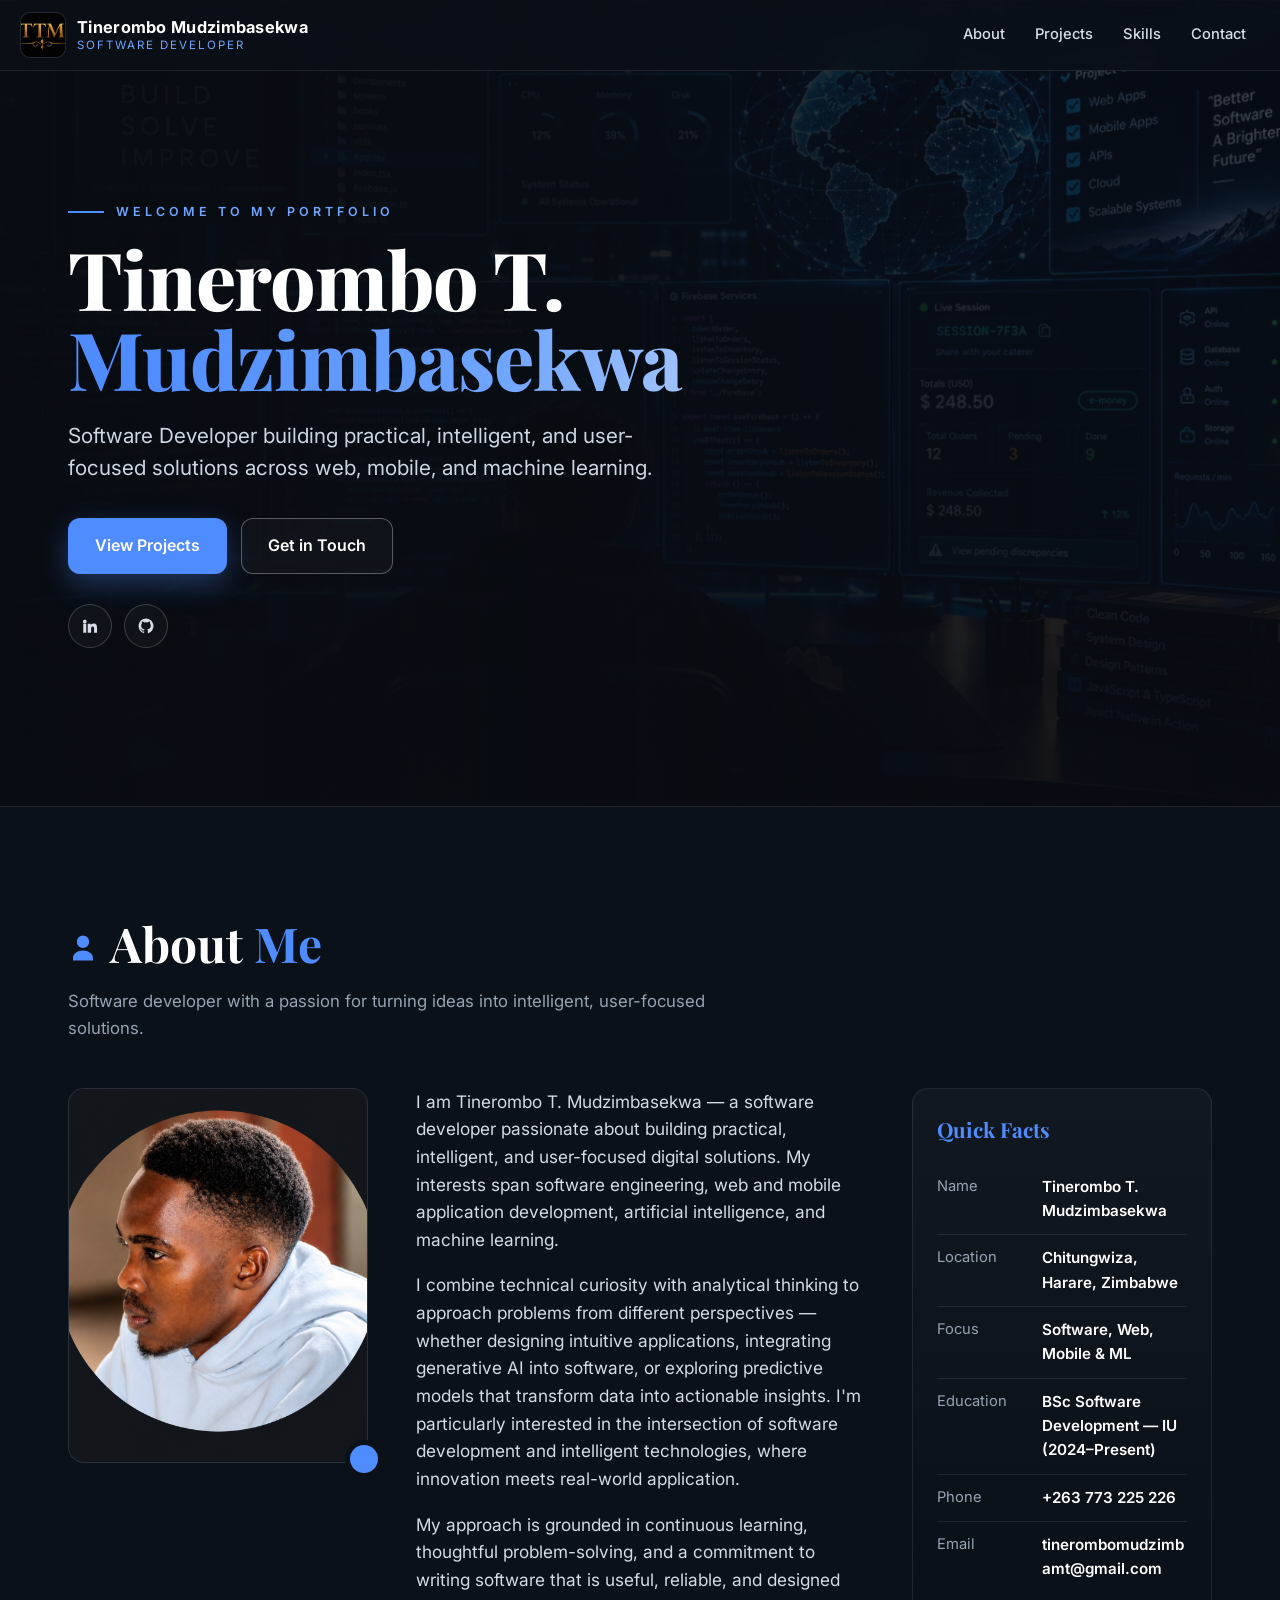
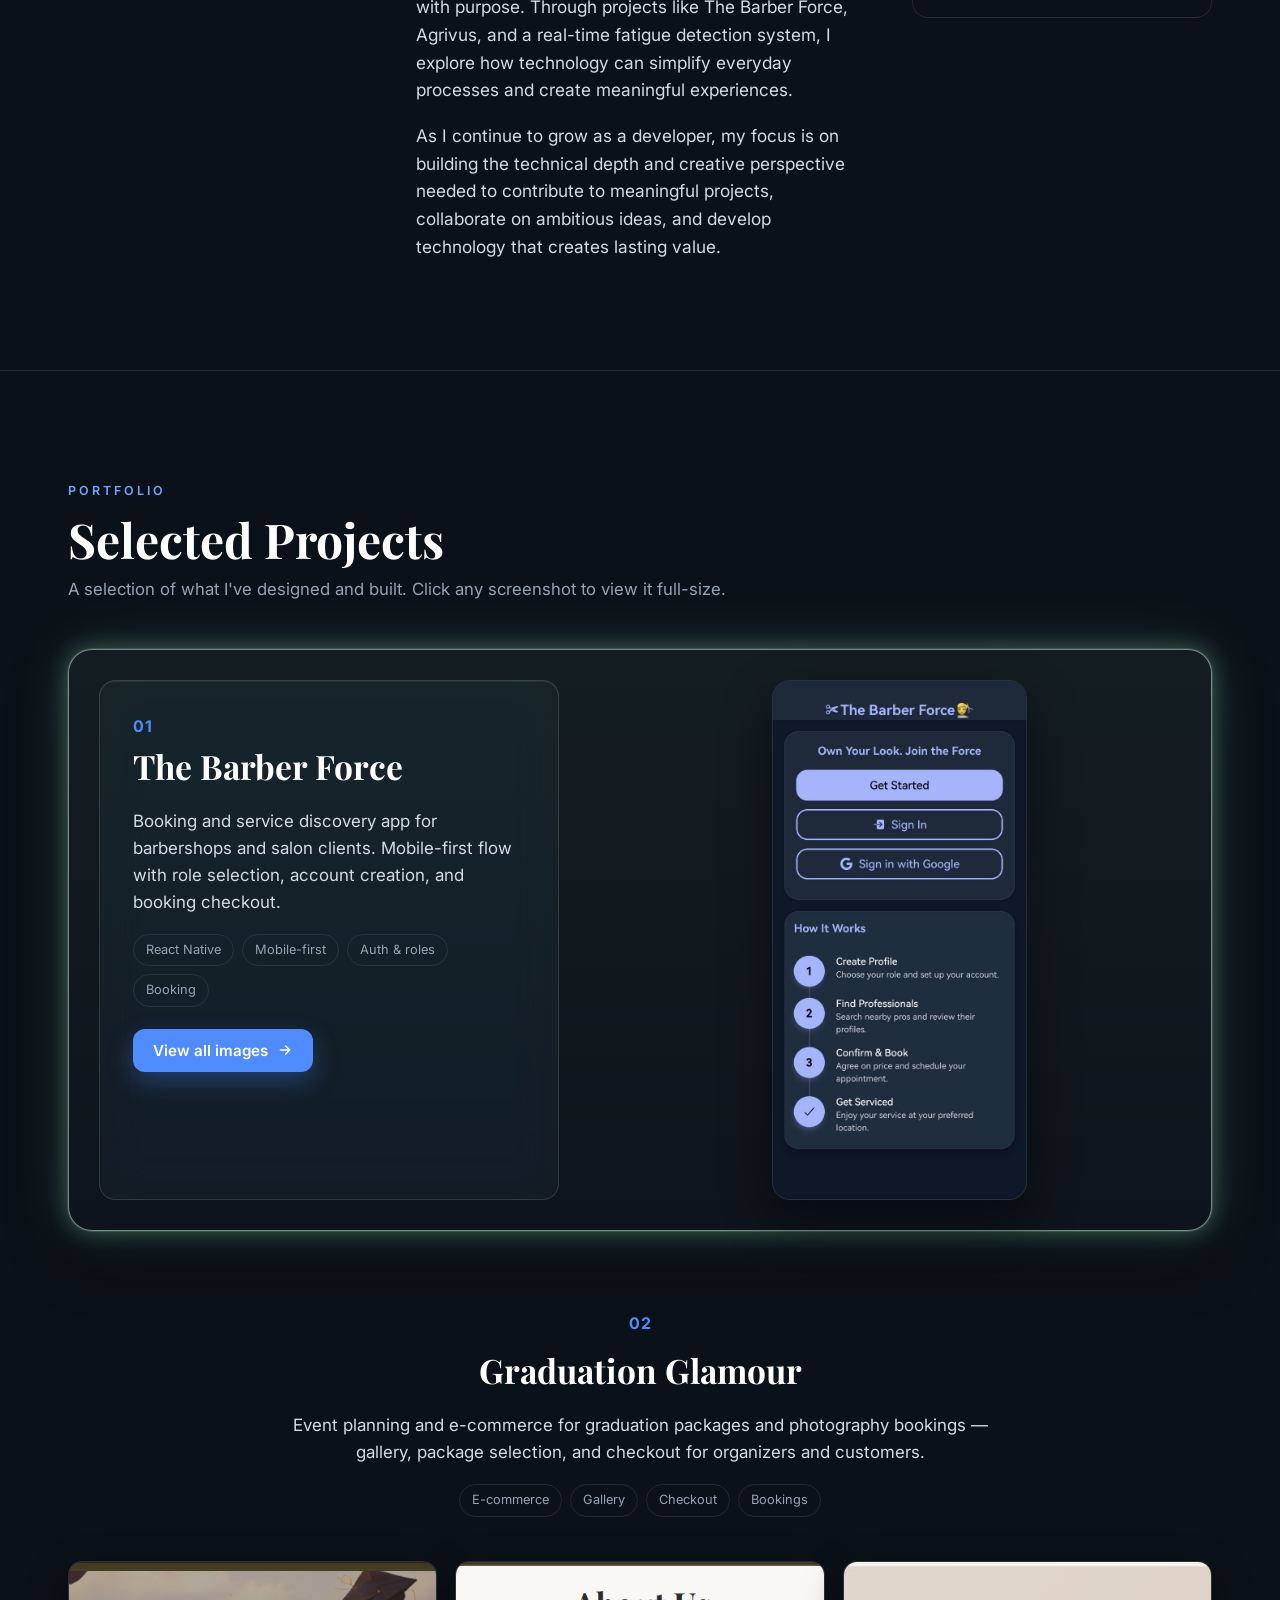
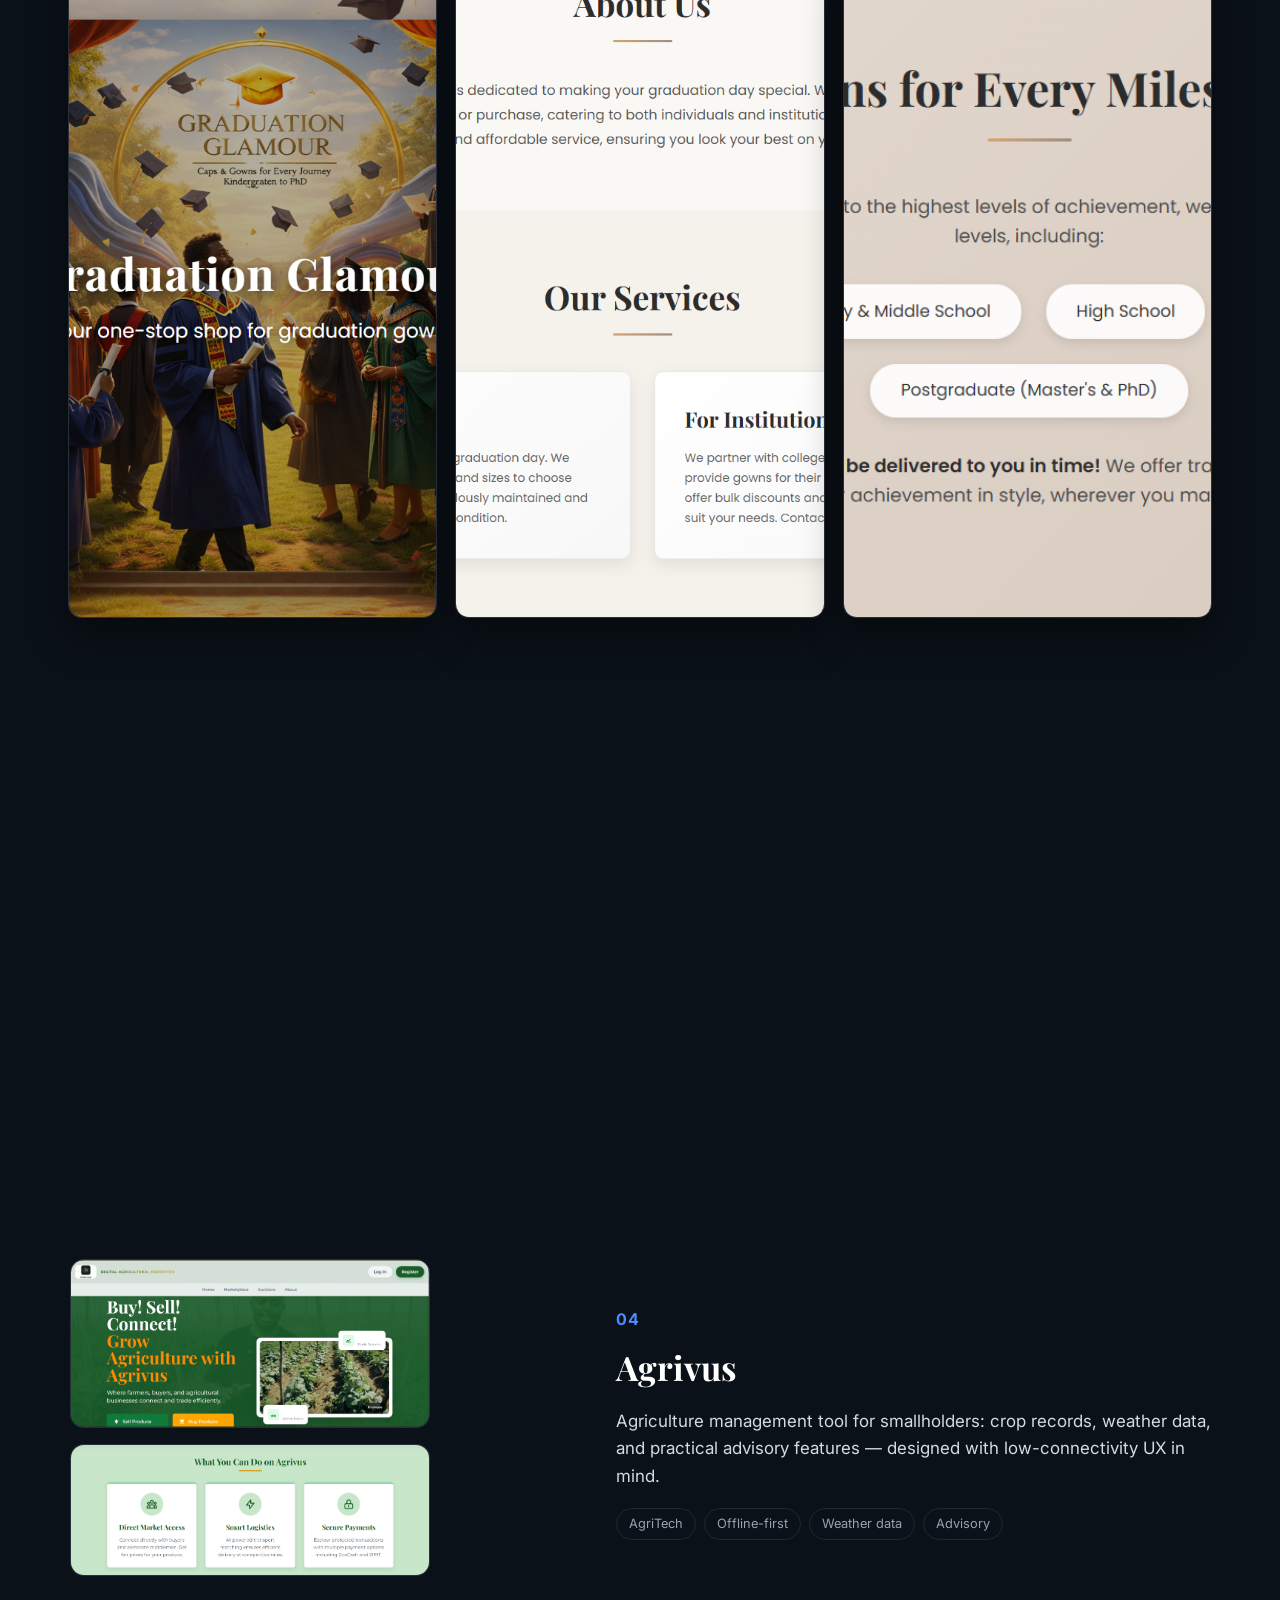
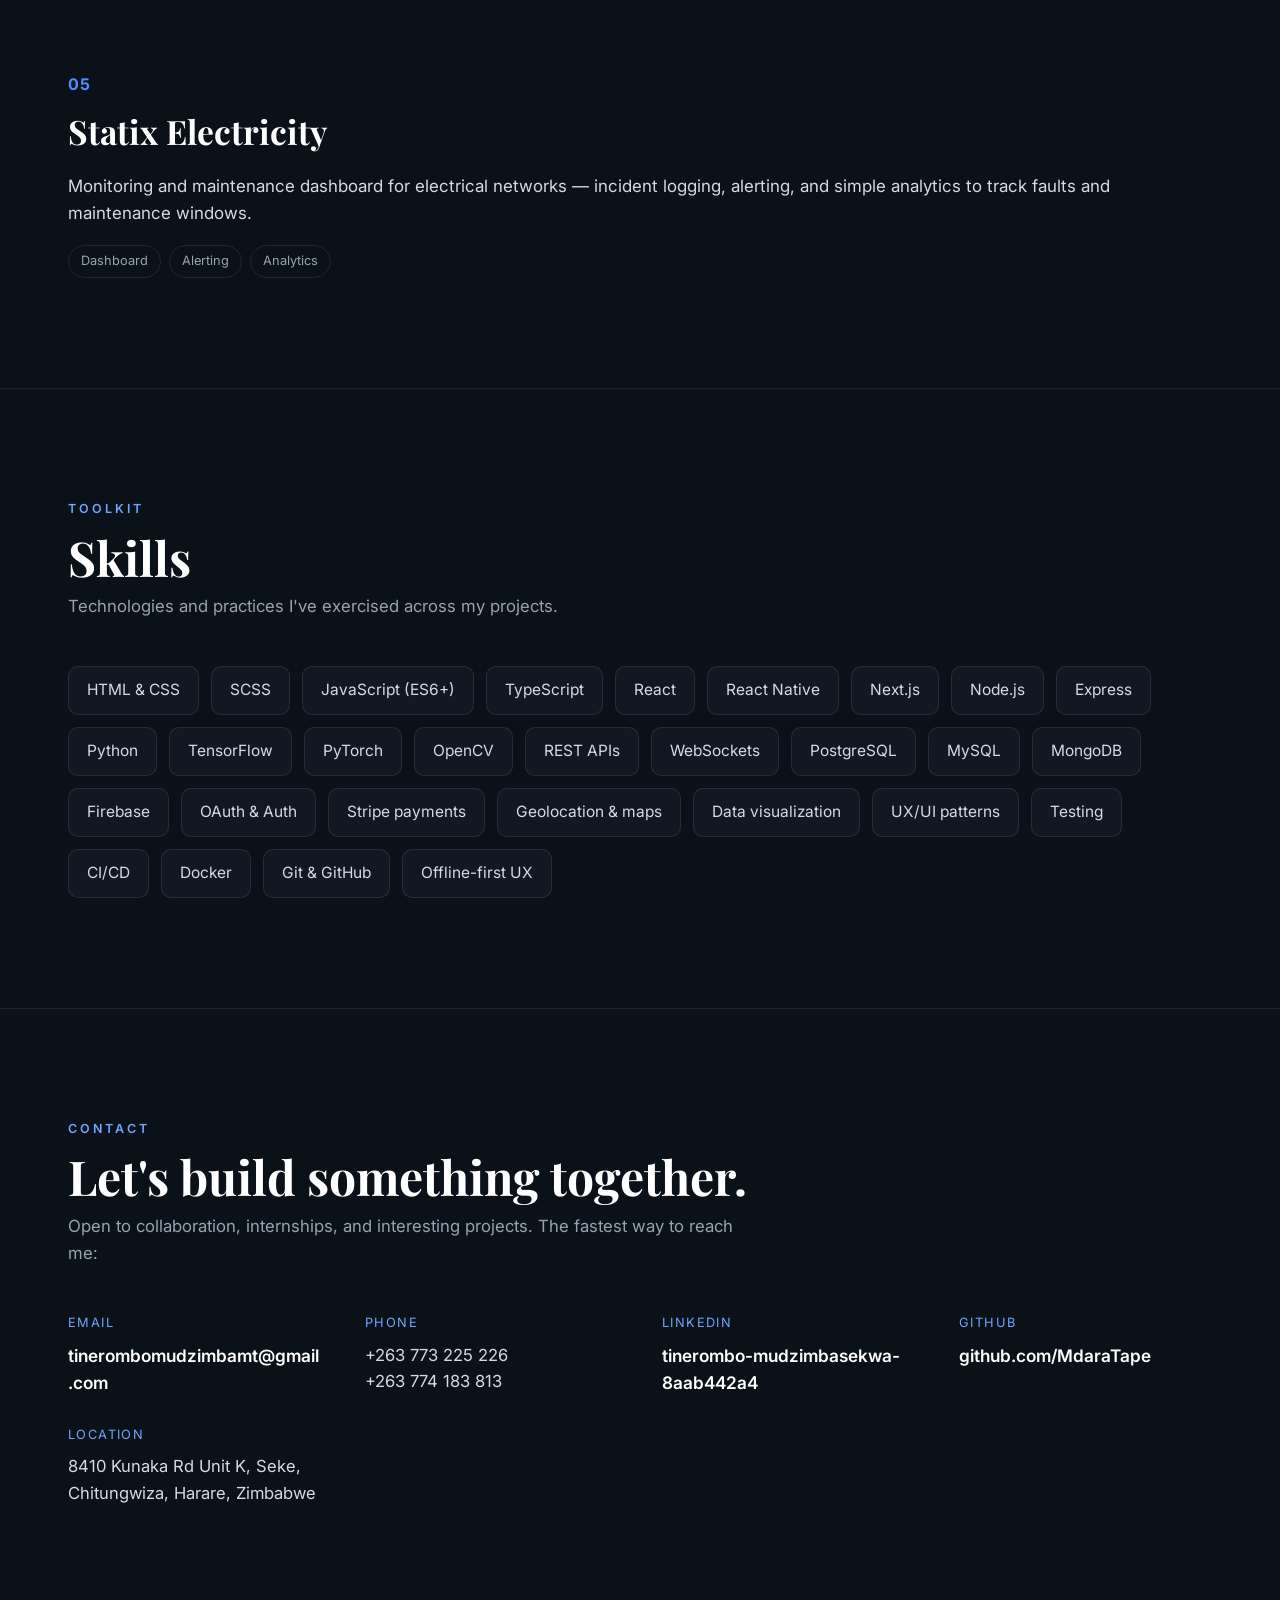
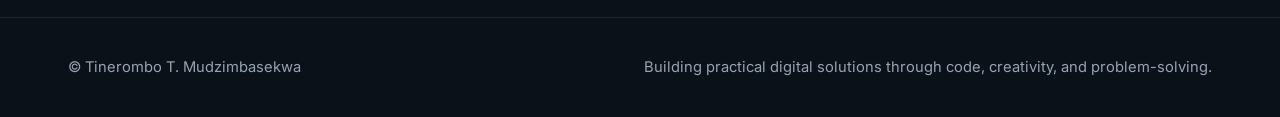
==== index.html @ 3e63ea3a "Graduation Glamour: centered description on top, 3 images in one row below" ====
<!doctype html>
<html lang="en">
<head>
  <meta charset="utf-8" />
  <meta name="viewport" content="width=device-width,initial-scale=1" />
  <title>Tinerombo T. Mudzimbasekwa — Software Developer</title>
  <meta name="description" content="Portfolio of Tinerombo T. Mudzimbasekwa — software developer building practical, intelligent, and user-focused digital solutions across web, mobile and machine learning." />
  <link rel="preconnect" href="https://fonts.googleapis.com">
  <link rel="preconnect" href="https://fonts.gstatic.com" crossorigin>
  <link href="https://fonts.googleapis.com/css2?family=Playfair+Display:wght@600;700;800&family=Inter:wght@400;500;600;700&display=swap" rel="stylesheet">
  <style>
    :root{
      /* professional dark slate + steel-blue accent (not gold/brown) */
      --bg:#0b1118;
      --bg-soft:#111823;
      --panel:#141c28;
      --ink:#eef2f7;
      --muted:#97a3b2;
      --line:rgba(255,255,255,0.09);
      --accent:#4f8cff;      /* steel blue */
      --accent-2:#6fa5ff;
      --accent-ink:#06101f;
      --maxw:1240px;
      --serif:"Playfair Display", Georgia, "Times New Roman", serif;
      --sans:"Inter", ui-sans-serif, system-ui, -apple-system, "Segoe UI", Roboto, Arial;
    }
    *{box-sizing:border-box}
    html{scroll-behavior:smooth}
    body{margin:0;background:var(--bg);color:var(--ink);font-family:var(--sans);line-height:1.6;
      -webkit-font-smoothing:antialiased;-moz-osx-font-smoothing:grayscale;overflow-x:hidden}
    a{color:inherit;text-decoration:none}
    img{display:block;max-width:100%}
    .container{max-width:var(--maxw);margin:0 auto;padding:0 clamp(20px,5vw,48px)}

    /* ---------------- TOP NAV ---------------- */
    .topbar{position:fixed;top:0;left:0;right:0;z-index:40;transition:background .3s,border-color .3s,padding .3s;
      background:rgba(11,17,24,0.82);backdrop-filter:saturate(140%) blur(14px);border-bottom:1px solid var(--line)}
    .nav{display:flex;align-items:center;justify-content:space-between;gap:24px;padding:12px 0}
    /* elegant wordmark logo (no boxy TTM) */
    .logo{display:flex;align-items:center;gap:11px;color:#fff}
    .logo .mark{width:46px;height:46px;flex:0 0 auto;object-fit:cover;border-radius:10px;
      border:1px solid var(--line);background:#0d1420}
    .logo .wordmark{display:flex;flex-direction:column;line-height:1.05}
    .logo .wordmark .name{font-weight:700;font-size:1.02rem;letter-spacing:.3px}
    .logo .wordmark .role{font-size:.72rem;letter-spacing:2px;text-transform:uppercase;color:var(--accent-2);margin-top:2px}
    @media(max-width:460px){.logo .wordmark{display:none}}
    nav.links{display:flex;gap:2px;flex-wrap:wrap}
    nav.links a{position:relative;color:#d6dde6;font-weight:500;font-size:.92rem;padding:8px 14px;border-radius:8px;
      transition:color .18s}
    nav.links a::after{content:"";position:absolute;left:14px;right:14px;bottom:4px;height:2px;background:var(--accent);
      transform:scaleX(0);transform-origin:left;transition:transform .22s ease}
    nav.links a:hover{color:#fff}
    nav.links a:hover::after{transform:scaleX(1)}
    .menu-btn{display:none;background:transparent;border:1px solid var(--line);color:#fff;
      border-radius:10px;padding:8px 12px;font-size:1.2rem;cursor:pointer}
    @media(max-width:1000px){
      nav.links{position:fixed;inset:74px 0 auto 0;flex-direction:column;background:rgba(11,17,24,0.98);
        border-bottom:1px solid var(--line);padding:12px clamp(20px,5vw,48px) 20px;display:none}
      nav.links.open{display:flex}
      nav.links a{padding:12px 10px}
      nav.links a::after{display:none}
      .menu-btn{display:inline-block}
    }

    /* ---------------- HERO (full-bleed background photo) ---------------- */
    .hero{position:relative;display:flex;align-items:center;overflow:hidden}
    .hero-bg{position:absolute;inset:0;z-index:0;
      background-image:url("images/toppart.png.jpeg?v=2");
      background-size:cover;background-position:center right;
      background-color:#0d1420;transform:scale(1.05);animation:kenburns 22s ease-in-out infinite alternate}
    @keyframes kenburns{from{transform:scale(1.05) translateX(0)}to{transform:scale(1.14) translateX(-18px)}}
    .hero-overlay{position:absolute;inset:0;z-index:1;
      background:
        linear-gradient(90deg, rgba(8,12,18,0.96) 0%, rgba(8,12,18,0.82) 46%, rgba(8,12,18,0.32) 100%),
        linear-gradient(180deg, rgba(8,12,18,0.55), rgba(8,12,18,0.90));}
    .hero .container{position:relative;z-index:2;width:100%;padding-top:84px;padding-bottom:48px}
    .hero{min-height:auto}
    .hero-inner{max-width:720px}
    .hero-inner > *{opacity:0;transform:translateY(22px);animation:rise .7s ease forwards}
    .hero-inner > *:nth-child(1){animation-delay:.05s}
    .hero-inner > *:nth-child(2){animation-delay:.18s}
    .hero-inner > *:nth-child(3){animation-delay:.31s}
    .hero-inner > *:nth-child(4){animation-delay:.44s}
    .hero-inner > *:nth-child(5){animation-delay:.57s}
    @keyframes rise{to{opacity:1;transform:none}}
    .hero .eyebrow{display:inline-flex;align-items:center;gap:12px;font-size:.78rem;letter-spacing:4px;
      text-transform:uppercase;color:var(--accent-2);font-weight:600;margin:0 0 16px}
    .hero .eyebrow::before{content:"";width:36px;height:2px;background:var(--accent);display:inline-block}
    .hero h1{font-family:var(--serif);font-weight:800;line-height:1;margin:0;
      font-size:clamp(2.6rem,6.6vw,5rem);color:#fff;letter-spacing:-1px}
    .hero h1 .accent{display:block;background:linear-gradient(100deg,var(--accent) 10%,var(--accent-2) 60%,#bcd3ff 100%);
      -webkit-background-clip:text;background-clip:text;color:transparent}
    .hero .roles{color:#cdd6e1;font-size:clamp(1.05rem,2vw,1.3rem);margin:22px 0 0;max-width:600px;line-height:1.55}
    .hero .cta{margin-top:34px;display:flex;gap:14px;flex-wrap:wrap}
    .btn{font-weight:600;border-radius:12px;padding:14px 26px;font-size:1rem;cursor:pointer;
      display:inline-flex;align-items:center;gap:9px;border:1.5px solid transparent;
      transition:transform .18s,box-shadow .18s,background .18s,border-color .18s}
    .btn.primary{background:var(--accent);color:#fff;box-shadow:0 10px 28px rgba(79,140,255,0.32)}
    .btn.primary:hover{background:var(--accent-2);transform:translateY(-3px);box-shadow:0 16px 40px rgba(79,140,255,0.45)}
    .btn.outline{background:rgba(255,255,255,0.03);color:#fff;border-color:rgba(255,255,255,0.3)}
    .btn.outline:hover{background:rgba(79,140,255,0.16);border-color:var(--accent);transform:translateY(-3px)}
    .btn.dark{background:rgba(255,255,255,0.06);color:#fff;border-color:var(--line)}
    .btn.dark:hover{background:rgba(255,255,255,0.12);transform:translateY(-3px)}
    .socials{margin-top:30px;display:flex;gap:12px}
    .socials a{width:44px;height:44px;border-radius:50%;border:1px solid rgba(255,255,255,0.18);
      display:flex;align-items:center;justify-content:center;color:#d6dde6;transition:all .18s;
      background:rgba(255,255,255,0.03)}
    .socials a:hover{border-color:var(--accent);color:#fff;background:rgba(79,140,255,0.18);transform:translateY(-3px)}
    .socials svg{width:18px;height:18px;fill:currentColor}
    /* scroll cue */
    .scroll-cue{position:absolute;left:50%;bottom:26px;transform:translateX(-50%);z-index:2;
      color:var(--muted);font-size:.72rem;letter-spacing:2px;text-transform:uppercase;
      display:flex;flex-direction:column;align-items:center;gap:8px;text-decoration:none;animation:rise .7s .8s ease both}
    .scroll-cue .mouse{width:22px;height:36px;border:2px solid rgba(255,255,255,0.4);border-radius:12px;position:relative}
    .scroll-cue .mouse::before{content:"";position:absolute;top:6px;left:50%;transform:translateX(-50%);
      width:3px;height:7px;border-radius:2px;background:var(--accent);animation:wheel 1.6s ease-in-out infinite}
    @keyframes wheel{0%{opacity:0;transform:translate(-50%,0)}40%{opacity:1}100%{opacity:0;transform:translate(-50%,10px)}}
    @media(max-width:600px){.scroll-cue{display:none}}

    /* ---------------- SECTIONS ---------------- */
    section{padding:clamp(70px,9vw,110px) 0;border-top:1px solid var(--line);scroll-margin-top:74px}
    .kicker{font-size:.78rem;letter-spacing:3px;text-transform:uppercase;color:var(--accent-2);font-weight:600;margin:0 0 12px}
    .h2{font-family:var(--serif);font-weight:700;font-size:clamp(2rem,4.5vw,3rem);margin:0 0 10px;line-height:1.1;color:#fff}
    .sub{color:var(--muted);font-size:1.05rem;margin:0 0 46px;max-width:62ch}

    .about-grid{display:grid;grid-template-columns:1.6fr 1fr;gap:clamp(32px,6vw,72px);align-items:start}
    @media(max-width:860px){.about-grid{grid-template-columns:1fr}}
    .about-grid p{color:#d4dbe4;font-size:1.1rem;margin:0 0 20px}
    .about-grid p:last-child{margin-bottom:0}
    .facts .fact{padding:20px 0;border-top:1px solid var(--line)}
    .facts .fact:last-child{border-bottom:1px solid var(--line)}
    .facts h4{margin:0 0 6px;color:var(--accent-2);font-size:.82rem;letter-spacing:1px;text-transform:uppercase}
    .facts p{margin:0;color:var(--muted)}

    /* About — portrait + bio + quick facts */
    .about-head{display:flex;align-items:center;gap:12px;margin:0 0 8px}
    .about-head .ico{width:30px;height:30px;flex:0 0 auto;fill:var(--accent)}
    .about-layout{display:grid;grid-template-columns:300px 1fr 300px;gap:clamp(28px,4vw,48px);align-items:start;margin-top:40px}
    @media(max-width:1040px){.about-layout{grid-template-columns:260px 1fr}}
    @media(max-width:760px){.about-layout{grid-template-columns:1fr}}
    .portrait{position:relative}
    .portrait img{width:100%;aspect-ratio:4/5;object-fit:cover;border-radius:16px;border:1px solid var(--line);
      background:var(--panel)}
    .portrait::after{content:"";position:absolute;bottom:-10px;right:-10px;width:28px;height:28px;border-radius:50%;
      background:var(--accent);box-shadow:0 0 0 5px var(--bg)}
    .about-bio p{color:#d4dbe4;font-size:1.08rem;margin:0 0 18px}
    .about-bio p:last-child{margin-bottom:0}
    .quick-facts{border:1px solid var(--line);border-radius:16px;padding:24px;background:linear-gradient(180deg,rgba(255,255,255,0.03),rgba(0,0,0,0.04))}
    .quick-facts h3{font-family:var(--serif);color:var(--accent);margin:0 0 18px;font-size:1.3rem}
    .qf-row{display:grid;grid-template-columns:95px 1fr;gap:10px;padding:11px 0;border-bottom:1px solid var(--line)}
    .qf-row:last-child{border-bottom:none}
    .qf-row .k{color:var(--muted);font-size:.92rem}
    .qf-row .v{color:#fff;font-weight:600;font-size:.95rem;word-break:break-word}
    .qf-row .v a{color:#fff}
    .qf-row .v a:hover{color:var(--accent-2)}
    @media(max-width:1040px){.quick-facts{grid-column:1 / -1}}

    .project{display:grid;grid-template-columns:0.9fr 1.1fr;gap:clamp(28px,5vw,60px);align-items:center;margin-top:clamp(48px,7vw,80px)}
    .project:first-of-type{margin-top:0}
    .project .pnum{color:var(--accent);font-weight:700;letter-spacing:1px}
    .project h3{font-family:var(--serif);font-size:clamp(1.5rem,3vw,2.1rem);margin:8px 0 14px;color:#fff}
    .project .desc{color:#d4dbe4;font-size:1.06rem;margin:0}
    .project .tags{margin-top:18px;display:flex;flex-wrap:wrap;gap:8px}
    .project .tags span{font-size:.8rem;color:var(--muted);border:1px solid var(--line);padding:5px 12px;border-radius:999px}
    @media(max-width:860px){.project{grid-template-columns:1fr}.project .media{order:2}.project .info{order:1}}
    .project.flip .info{order:2}.project.flip .media{order:1}
    @media(max-width:860px){.project.flip .info{order:1}.project.flip .media{order:2}}

    .shelf{display:flex;gap:16px;overflow-x:auto;padding:4px 2px 16px;scroll-snap-type:x mandatory}
    .shelf::-webkit-scrollbar{height:8px}
    .shelf::-webkit-scrollbar-thumb{background:var(--line);border-radius:999px}
    .shelf figure{margin:0;flex:0 0 auto;scroll-snap-align:start}
    .shelf img{height:min(58vh,430px);width:auto;max-width:none;border-radius:14px;border:1px solid var(--line);
      background:var(--panel);cursor:zoom-in;transition:transform .25s,box-shadow .25s}
    .shelf img:hover{transform:translateY(-4px);box-shadow:0 20px 48px rgba(0,0,0,0.5)}
    .shelf.few{flex-wrap:wrap;overflow:visible}
    .shelf.few img{height:auto;width:100%;max-width:360px}
    .shelf-hint{color:var(--muted);font-size:.82rem;margin:4px 0 0}

    /* Barber Force — glass tile sizes to content; image matches the tile's height */
    /* Barber Force — ONE big card wrapping the glass tile + image, with a glowy green-white edge */
    #the-barber-force{
      --tile-h:520px;align-items:center;
      padding:clamp(20px,2.4vw,30px);
      border-radius:24px;
      border:1px solid rgba(210,255,235,0.5);           /* faint green-white edge */
      background:linear-gradient(180deg, rgba(190,255,225,0.05), rgba(255,255,255,0.015));
      box-shadow:
        0 0 0 1px rgba(190,255,225,0.12),
        0 0 22px rgba(170,255,215,0.28),                /* soft outer glow */
        0 0 60px rgba(170,255,215,0.16),
        0 24px 60px rgba(0,0,0,0.4);
      transition:box-shadow .3s ease, border-color .3s ease;
    }
    #the-barber-force:hover{
      border-color:rgba(220,255,240,0.7);
      box-shadow:
        0 0 0 1px rgba(190,255,225,0.18),
        0 0 30px rgba(170,255,215,0.4),
        0 0 80px rgba(170,255,215,0.22),
        0 24px 64px rgba(0,0,0,0.45);
    }
    .glass-info{
      height:var(--tile-h);                 /* tile matches the image height exactly */
      overflow:auto;
      background:rgba(255,255,255,0.03);
      border:1px solid rgba(210,255,235,0.14);
      border-radius:16px;padding:clamp(24px,2.6vw,34px);
      backdrop-filter:blur(22px) saturate(160%);
      -webkit-backdrop-filter:blur(22px) saturate(160%);
      box-shadow:inset 0 1px 0 rgba(255,255,255,0.08);
    }
    .glass-info .pnum{margin-bottom:4px}
    .glass-info h3{margin-top:0}
    .glass-info .desc{margin:0}
    .glass-info .tags{margin-top:18px}
    .view-all{margin-top:22px;display:inline-flex;align-items:center;gap:9px;cursor:pointer;
      background:var(--accent);color:#fff;border:none;border-radius:12px;padding:12px 20px;
      font-size:.95rem;font-weight:600;font-family:var(--sans);
      transition:background .18s,transform .18s,box-shadow .18s;box-shadow:0 10px 26px rgba(79,140,255,0.3)}
    .view-all:hover{background:var(--accent-2);transform:translateY(-2px);box-shadow:0 14px 34px rgba(79,140,255,0.42)}
    .view-all svg{transition:transform .18s}
    .view-all:hover svg{transform:translateX(3px)}
    /* image: fixed to the same height; width auto so it is the biggest it can be at that height */
    .media{display:flex;justify-content:center}
    .media .landing{margin:0}
    .media .landing img{height:var(--tile-h);width:auto;max-width:100%;object-fit:cover;
      border-radius:18px;border:1px solid var(--line);background:var(--panel);
      box-shadow:0 20px 50px rgba(0,0,0,0.45)}
    @media(max-width:860px){
      #the-barber-force{--tile-h:auto}
      .glass-info{height:auto;overflow:visible}
      .media .landing img{height:auto;width:100%;max-width:420px;margin:0 auto}
    }

    /* Gallery modal (view all images) */
    .gallery-modal{position:fixed;inset:0;z-index:110;background:rgba(5,8,12,0.9);
      display:flex;flex-direction:column;padding:clamp(16px,4vw,40px);
      opacity:0;pointer-events:none;transition:opacity .25s}
    .gallery-modal.open{opacity:1;pointer-events:auto}
    .gallery-modal .gm-head{display:flex;align-items:center;justify-content:space-between;gap:16px;margin-bottom:18px}
    .gallery-modal .gm-head h4{font-family:var(--serif);color:#fff;font-size:1.4rem;margin:0}
    .gallery-modal .gm-close{background:rgba(255,255,255,0.1);border:1px solid var(--line);color:#fff;
      border-radius:10px;font-size:1.2rem;padding:8px 14px;cursor:pointer}
    .gallery-modal .gm-grid{overflow-y:auto;display:grid;gap:16px;
      grid-template-columns:repeat(auto-fill,minmax(220px,1fr));align-content:start}
    .gallery-modal .gm-grid img{width:100%;border-radius:12px;border:1px solid var(--line);
      background:var(--panel);cursor:zoom-in;transition:transform .2s}
    .gallery-modal .gm-grid img:hover{transform:translateY(-3px)}

    /* Graduation Glamour — centered description on top, 3 images in one row below */
    .project-stacked{margin-top:clamp(48px,7vw,80px)}
    .info-centered{max-width:720px;margin:0 auto;text-align:center}
    .info-centered .pnum{color:var(--accent);font-weight:700;letter-spacing:1px}
    .info-centered h3{font-family:var(--serif);font-size:clamp(1.5rem,3vw,2.1rem);margin:8px 0 14px;color:#fff}
    .info-centered .desc{color:#d4dbe4;font-size:1.06rem;margin:0 auto}
    .info-centered .tags{margin-top:18px;display:flex;flex-wrap:wrap;gap:8px;justify-content:center}
    .info-centered .tags span{font-size:.8rem;color:var(--muted);border:1px solid var(--line);padding:5px 12px;border-radius:999px}
    .row-3{display:grid;grid-template-columns:repeat(3,1fr);gap:18px;margin-top:clamp(28px,4vw,44px)}
    .row-3 figure{margin:0}
    .row-3 img{width:100%;aspect-ratio:9/16;object-fit:cover;border-radius:14px;border:1px solid var(--line);
      background:var(--panel);cursor:zoom-in;box-shadow:0 16px 40px rgba(0,0,0,0.4);
      transition:transform .25s,box-shadow .25s}
    .row-3 img:hover{transform:translateY(-5px);box-shadow:0 24px 54px rgba(0,0,0,0.5)}
    @media(max-width:620px){.row-3{grid-template-columns:1fr;max-width:420px;margin-left:auto;margin-right:auto}}

    .skills{display:flex;flex-wrap:wrap;gap:12px}
    .skills span{border:1px solid var(--line);background:var(--bg-soft);color:#d4dbe4;padding:11px 18px;border-radius:10px;
      font-size:.97rem;transition:border-color .2s,color .2s,transform .2s}
    .skills span:hover{border-color:var(--accent);color:#fff;transform:translateY(-2px)}

    .contact-grid{display:grid;grid-template-columns:repeat(auto-fit,minmax(230px,1fr));gap:28px 44px;margin-top:40px}
    .contact-item .label{color:var(--accent-2);font-size:.8rem;letter-spacing:1.4px;text-transform:uppercase;margin:0 0 8px}
    .contact-item a{color:#fff;font-size:1.08rem;font-weight:600;word-break:break-word;border-bottom:1px solid transparent;transition:border-color .2s}
    .contact-item a:hover{border-color:var(--accent)}
    .contact-item p{margin:0;color:#d4dbe4;font-size:1.04rem}

    footer{padding:38px 0;color:var(--muted);font-size:.92rem;border-top:1px solid var(--line)}
    footer .container{display:flex;justify-content:space-between;gap:16px;flex-wrap:wrap}

    .reveal{opacity:0;transform:translateY(26px);transition:opacity .7s ease,transform .7s ease}
    .reveal.visible{opacity:1;transform:none}

    .lightbox{position:fixed;inset:0;z-index:100;background:rgba(5,8,12,0.94);display:flex;align-items:center;justify-content:center;
      padding:28px;opacity:0;pointer-events:none;transition:opacity .25s}
    .lightbox.open{opacity:1;pointer-events:auto}
    .lightbox img{max-width:95vw;max-height:92vh;width:auto;height:auto;border-radius:12px;box-shadow:0 24px 70px rgba(0,0,0,0.7)}
    .lightbox .close{position:absolute;top:18px;right:22px;background:rgba(255,255,255,0.1);border:1px solid var(--line);
      color:#fff;border-radius:10px;font-size:1.3rem;padding:8px 14px;cursor:pointer}

    @media(prefers-reduced-motion:reduce){.reveal{opacity:1;transform:none;transition:none}}
  </style>
</head>
<body>
  <!-- TOP BAR -->
  <div class="topbar" id="topbar">
    <div class="container nav">
      <a href="#top" class="logo" aria-label="Tinerombo T. Mudzimbasekwa — home">
        <img class="mark" src="images/ttm.png.jpeg" alt="TTM logo">
        <span class="wordmark">
          <span class="name">Tinerombo Mudzimbasekwa</span>
          <span class="role">Software Developer</span>
        </span>
      </a>
      <button class="menu-btn" aria-label="Toggle navigation" aria-expanded="false" onclick="toggleMenu(this)">☰</button>
      <nav class="links" id="navLinks">
        <a href="#about">About</a>
        <a href="#projects">Projects</a>
        <a href="#skills">Skills</a>
        <a href="#contact">Contact</a>
      </nav>
    </div>
  </div>

  <!-- HERO -->
  <section class="hero" id="top">
    <div class="hero-bg"></div>
    <div class="hero-overlay"></div>
    <div class="container">
      <div class="hero-inner">
        <p class="eyebrow">Welcome to my portfolio</p>
        <h1>Tinerombo T.<span class="accent">Mudzimbasekwa</span></h1>
        <p class="roles">Software Developer building practical, intelligent, and user-focused solutions across web, mobile, and machine learning.</p>
        <div class="cta">
          <a class="btn primary" href="#projects">View Projects</a>
          <a class="btn outline" href="#contact">Get in Touch</a>
        </div>
        <div class="socials">
          <a href="https://www.linkedin.com/in/tinerombo-mudzimbasekwa-8aab442a4" target="_blank" rel="noopener noreferrer" aria-label="LinkedIn">
            <svg viewBox="0 0 24 24"><path d="M4.98 3.5A2.5 2.5 0 1 0 5 8.5a2.5 2.5 0 0 0-.02-5zM3 9h4v12H3zM9 9h3.8v1.7h.05c.53-1 1.84-2.05 3.78-2.05 4.04 0 4.78 2.66 4.78 6.11V21h-4v-5.4c0-1.29-.02-2.95-1.8-2.95-1.8 0-2.08 1.4-2.08 2.85V21H9z"/></svg>
          </a>
          <a href="https://github.com/MdaraTape" target="_blank" rel="noopener noreferrer" aria-label="GitHub">
            <svg viewBox="0 0 24 24"><path d="M12 2a10 10 0 0 0-3.16 19.49c.5.09.68-.22.68-.48l-.01-1.7c-2.78.6-3.37-1.34-3.37-1.34-.46-1.16-1.11-1.47-1.11-1.47-.9-.62.07-.6.07-.6 1 .07 1.53 1.03 1.53 1.03.89 1.52 2.34 1.08 2.91.83.09-.65.35-1.08.63-1.33-2.22-.25-4.56-1.11-4.56-4.94 0-1.09.39-1.98 1.03-2.68-.1-.25-.45-1.27.1-2.65 0 0 .84-.27 2.75 1.02a9.5 9.5 0 0 1 5 0c1.91-1.29 2.75-1.02 2.75-1.02.55 1.38.2 2.4.1 2.65.64.7 1.03 1.59 1.03 2.68 0 3.84-2.34 4.68-4.57 4.93.36.31.68.92.68 1.85l-.01 2.75c0 .27.18.58.69.48A10 10 0 0 0 12 2z"/></svg>
          </a>
        </div>
      </div>
    </div>
  </section>

  <!-- ABOUT -->
  <section id="about">
    <div class="container reveal">
      <div class="about-head">
        <svg class="ico" viewBox="0 0 24 24" aria-hidden="true"><path d="M12 12a5 5 0 1 0-5-5 5 5 0 0 0 5 5zm0 2c-4.42 0-8 2.69-8 6v2h16v-2c0-3.31-3.58-6-8-6z"/></svg>
        <h2 class="h2">About <span style="color:var(--accent)">Me</span></h2>
      </div>
      <p class="sub">Software developer with a passion for turning ideas into intelligent, user-focused solutions.</p>

      <div class="about-layout">
        <!-- Portrait -->
        <div class="portrait">
          <img src="images/profile.png.jpeg" alt="Tinerombo T. Mudzimbasekwa" loading="lazy">
        </div>

        <!-- Bio -->
        <div class="about-bio">
          <p>I am Tinerombo T. Mudzimbasekwa — a software developer passionate about building practical, intelligent, and user-focused digital solutions. My interests span software engineering, web and mobile application development, artificial intelligence, and machine learning.</p>
          <p>I combine technical curiosity with analytical thinking to approach problems from different perspectives — whether designing intuitive applications, integrating generative AI into software, or exploring predictive models that transform data into actionable insights. I'm particularly interested in the intersection of software development and intelligent technologies, where innovation meets real-world application.</p>
          <p>My approach is grounded in continuous learning, thoughtful problem-solving, and a commitment to writing software that is useful, reliable, and designed with purpose. Through projects like The Barber Force, Agrivus, and a real-time fatigue detection system, I explore how technology can simplify everyday processes and create meaningful experiences.</p>
          <p>As I continue to grow as a developer, my focus is on building the technical depth and creative perspective needed to contribute to meaningful projects, collaborate on ambitious ideas, and develop technology that creates lasting value.</p>
        </div>

        <!-- Quick Facts -->
        <aside class="quick-facts">
          <h3>Quick Facts</h3>
          <div class="qf-row"><span class="k">Name</span><span class="v">Tinerombo T. Mudzimbasekwa</span></div>
          <div class="qf-row"><span class="k">Location</span><span class="v">Chitungwiza, Harare, Zimbabwe</span></div>
          <div class="qf-row"><span class="k">Focus</span><span class="v">Software, Web, Mobile &amp; ML</span></div>
          <div class="qf-row"><span class="k">Education</span><span class="v">BSc Software Development — IU (2024–Present)</span></div>
          <div class="qf-row"><span class="k">Phone</span><span class="v">+263 773 225 226</span></div>
          <div class="qf-row"><span class="k">Email</span><span class="v"><a href="mailto:tinerombomudzimbamt@gmail.com">tinerombomudzimbamt@gmail.com</a></span></div>
        </aside>
      </div>
    </div>
  </section>

  <!-- PROJECTS -->
  <section id="projects">
    <div class="container">
      <div class="reveal">
        <p class="kicker">Portfolio</p>
        <h2 class="h2">Selected Projects</h2>
        <p class="sub">A selection of what I've designed and built. Click any screenshot to view it full-size.</p>
      </div>

      <article class="project reveal" id="the-barber-force">
        <div class="glass-info">
          <span class="pnum">01</span>
          <h3>The Barber Force</h3>
          <p class="desc">Booking and service discovery app for barbershops and salon clients. Mobile-first flow with role selection, account creation, and booking checkout.</p>
          <div class="tags"><span>React Native</span><span>Mobile-first</span><span>Auth &amp; roles</span><span>Booking</span></div>
          <button class="view-all" type="button"
            data-gallery='["images/the-barber-force-1.png.jpeg","images/the-barber-force-2.png.jpeg","images/the-barber-force-3.png.jpeg","images/the-barber-force-4.png.jpeg","images/the-barber-force-5.png.jpeg","images/the-barber-force-6.png.jpeg"]'
            data-title="The Barber Force">
            View all images
            <svg viewBox="0 0 24 24" width="16" height="16" fill="none" stroke="currentColor" stroke-width="2" stroke-linecap="round" stroke-linejoin="round"><path d="M5 12h14M13 6l6 6-6 6"/></svg>
          </button>
        </div>
        <div class="media">
          <figure class="landing"><img src="images/the-barber-force-1.png.jpeg" alt="The Barber Force landing screen" loading="lazy"></figure>
        </div>
      </article>

      <article class="project-stacked reveal" id="graduation-glamour">
        <div class="info-centered">
          <span class="pnum">02</span>
          <h3>Graduation Glamour</h3>
          <p class="desc">Event planning and e-commerce for graduation packages and photography bookings — gallery, package selection, and checkout for organizers and customers.</p>
          <div class="tags"><span>E-commerce</span><span>Gallery</span><span>Checkout</span><span>Bookings</span></div>
        </div>
        <div class="row-3">
          <figure><img src="images/graduation-glamour-1.png.png" alt="Graduation Glamour screenshot 1" loading="lazy"></figure>
          <figure><img src="images/graduation-glamour-2.png.png" alt="Graduation Glamour screenshot 2" loading="lazy"></figure>
          <figure><img src="images/graduation-glamour-3.png.png" alt="Graduation Glamour screenshot 3" loading="lazy"></figure>
        </div>
      </article>

      <article class="project reveal" id="fatigue-detection">
        <div class="info">
          <span class="pnum">03</span>
          <h3>Fatigue Detection System</h3>
          <p class="desc">Prototype computer-vision ML system that detects driver fatigue in real time using camera input and lightweight inference for road-safety demos.</p>
          <div class="tags"><span>Computer Vision</span><span>OpenCV</span><span>Real-time ML</span><span>Python</span></div>
        </div>
        <div class="media">
          <div class="shelf few">
            <figure><img src="images/fatigue-detection-system-1.png.jpeg" alt="Fatigue Detection System screenshot 1" loading="lazy"></figure>
            <figure><img src="images/fatigue-detection-system-2.png.jpeg" alt="Fatigue Detection System screenshot 2" loading="lazy"></figure>
          </div>
        </div>
      </article>

      <article class="project flip reveal" id="agrivus">
        <div class="info">
          <span class="pnum">04</span>
          <h3>Agrivus</h3>
          <p class="desc">Agriculture management tool for smallholders: crop records, weather data, and practical advisory features — designed with low-connectivity UX in mind.</p>
          <div class="tags"><span>AgriTech</span><span>Offline-first</span><span>Weather data</span><span>Advisory</span></div>
        </div>
        <div class="media">
          <div class="shelf few">
            <figure><img src="images/agrivus-1.png.png" alt="Agrivus screenshot 1" loading="lazy"></figure>
            <figure><img src="images/agrivus-2.png.png" alt="Agrivus screenshot 2" loading="lazy"></figure>
          </div>
        </div>
      </article>

      <article class="project reveal" id="statix-electricity" style="grid-template-columns:1fr">
        <div class="info">
          <span class="pnum">05</span>
          <h3>Statix Electricity</h3>
          <p class="desc">Monitoring and maintenance dashboard for electrical networks — incident logging, alerting, and simple analytics to track faults and maintenance windows.</p>
          <div class="tags"><span>Dashboard</span><span>Alerting</span><span>Analytics</span></div>
        </div>
      </article>
    </div>
  </section>

  <!-- SKILLS -->
  <section id="skills">
    <div class="container reveal">
      <p class="kicker">Toolkit</p>
      <h2 class="h2">Skills</h2>
      <p class="sub">Technologies and practices I've exercised across my projects.</p>
      <div class="skills">
        <span>HTML &amp; CSS</span><span>SCSS</span><span>JavaScript (ES6+)</span><span>TypeScript</span>
        <span>React</span><span>React Native</span><span>Next.js</span><span>Node.js</span><span>Express</span>
        <span>Python</span><span>TensorFlow</span><span>PyTorch</span><span>OpenCV</span>
        <span>REST APIs</span><span>WebSockets</span><span>PostgreSQL</span><span>MySQL</span><span>MongoDB</span><span>Firebase</span>
        <span>OAuth &amp; Auth</span><span>Stripe payments</span><span>Geolocation &amp; maps</span>
        <span>Data visualization</span><span>UX/UI patterns</span><span>Testing</span>
        <span>CI/CD</span><span>Docker</span><span>Git &amp; GitHub</span><span>Offline-first UX</span>
      </div>
    </div>
  </section>

  <!-- CONTACT -->
  <section id="contact">
    <div class="container reveal">
      <p class="kicker">Contact</p>
      <h2 class="h2">Let's build something together.</h2>
      <p class="sub">Open to collaboration, internships, and interesting projects. The fastest way to reach me:</p>
      <div class="contact-grid">
        <div class="contact-item"><p class="label">Email</p><a href="mailto:tinerombomudzimbamt@gmail.com">tinerombomudzimbamt@gmail.com</a></div>
        <div class="contact-item"><p class="label">Phone</p><p>+263 773 225 226<br>+263 774 183 813</p></div>
        <div class="contact-item"><p class="label">LinkedIn</p><a href="https://www.linkedin.com/in/tinerombo-mudzimbasekwa-8aab442a4" target="_blank" rel="noopener noreferrer">tinerombo-mudzimbasekwa-8aab442a4</a></div>
        <div class="contact-item"><p class="label">GitHub</p><a href="https://github.com/MdaraTape" target="_blank" rel="noopener noreferrer">github.com/MdaraTape</a></div>
        <div class="contact-item"><p class="label">Location</p><p>8410 Kunaka Rd Unit K, Seke,<br>Chitungwiza, Harare, Zimbabwe</p></div>
      </div>
    </div>
  </section>

  <footer>
    <div class="container">
      <span>© Tinerombo T. Mudzimbasekwa</span>
      <span>Building practical digital solutions through code, creativity, and problem-solving.</span>
    </div>
  </footer>

  <div class="lightbox" id="lightbox" aria-hidden="true">
    <button class="close" id="lightboxClose" aria-label="Close">✕</button>
    <img src="" alt="Enlarged project screenshot" id="lightboxImg">
  </div>

  <!-- GALLERY MODAL (view all images) -->
  <div class="gallery-modal" id="galleryModal" aria-hidden="true">
    <div class="gm-head">
      <h4 id="galleryTitle">Project gallery</h4>
      <button class="gm-close" id="galleryClose" aria-label="Close gallery">✕</button>
    </div>
    <div class="gm-grid" id="galleryGrid"></div>
  </div>

  <script>
    function toggleMenu(btn){
      var links=document.getElementById('navLinks');
      var open=links.classList.toggle('open');
      btn.setAttribute('aria-expanded',open?'true':'false');
    }
    document.querySelectorAll('#navLinks a').forEach(function(a){
      a.addEventListener('click',function(){
        document.getElementById('navLinks').classList.remove('open');
        document.querySelector('.menu-btn').setAttribute('aria-expanded','false');
      });
    });

    // sticky bar background after scrolling past hero
    var topbar=document.getElementById('topbar');
    window.addEventListener('scroll',function(){
      if(window.scrollY>60){topbar.classList.add('scrolled');}else{topbar.classList.remove('scrolled');}
    });

    var io=new IntersectionObserver(function(entries){
      entries.forEach(function(e){if(e.isIntersecting){e.target.classList.add('visible');io.unobserve(e.target);}});
    },{threshold:0.1});
    document.querySelectorAll('.reveal').forEach(function(el){io.observe(el);});

    var lb=document.getElementById('lightbox'),lbImg=document.getElementById('lightboxImg');
    function openLightbox(src,alt){lbImg.src=src;lbImg.alt=alt||'';lb.classList.add('open');lb.setAttribute('aria-hidden','false');}
    function closeLightbox(){lb.classList.remove('open');lb.setAttribute('aria-hidden','true');lbImg.src='';}
    document.querySelectorAll('.shelf img, .row-3 img').forEach(function(img){img.addEventListener('click',function(){openLightbox(img.src,img.alt);});});
    document.getElementById('lightboxClose').addEventListener('click',closeLightbox);
    lb.addEventListener('click',function(e){if(e.target===lb)closeLightbox();});

    // Gallery modal — "View all images"
    var gm=document.getElementById('galleryModal'),gmGrid=document.getElementById('galleryGrid'),gmTitle=document.getElementById('galleryTitle');
    function openGallery(images,title){
      gmGrid.innerHTML='';
      gmTitle.textContent=title||'Project gallery';
      images.forEach(function(src,i){
        var im=document.createElement('img');
        im.src=src; im.alt=(title||'Project')+' screenshot '+(i+1); im.loading='lazy';
        im.addEventListener('click',function(){openLightbox(src,im.alt);});
        gmGrid.appendChild(im);
      });
      gm.classList.add('open'); gm.setAttribute('aria-hidden','false');
    }
    function closeGallery(){gm.classList.remove('open');gm.setAttribute('aria-hidden','true');}
    document.querySelectorAll('.view-all').forEach(function(btn){
      btn.addEventListener('click',function(){
        var imgs=[]; try{imgs=JSON.parse(btn.getAttribute('data-gallery'));}catch(e){}
        openGallery(imgs,btn.getAttribute('data-title'));
      });
    });
    document.getElementById('galleryClose').addEventListener('click',closeGallery);

    document.addEventListener('keydown',function(e){if(e.key==='Escape'){closeLightbox();closeGallery();}});
  </script>
</body>
</html>
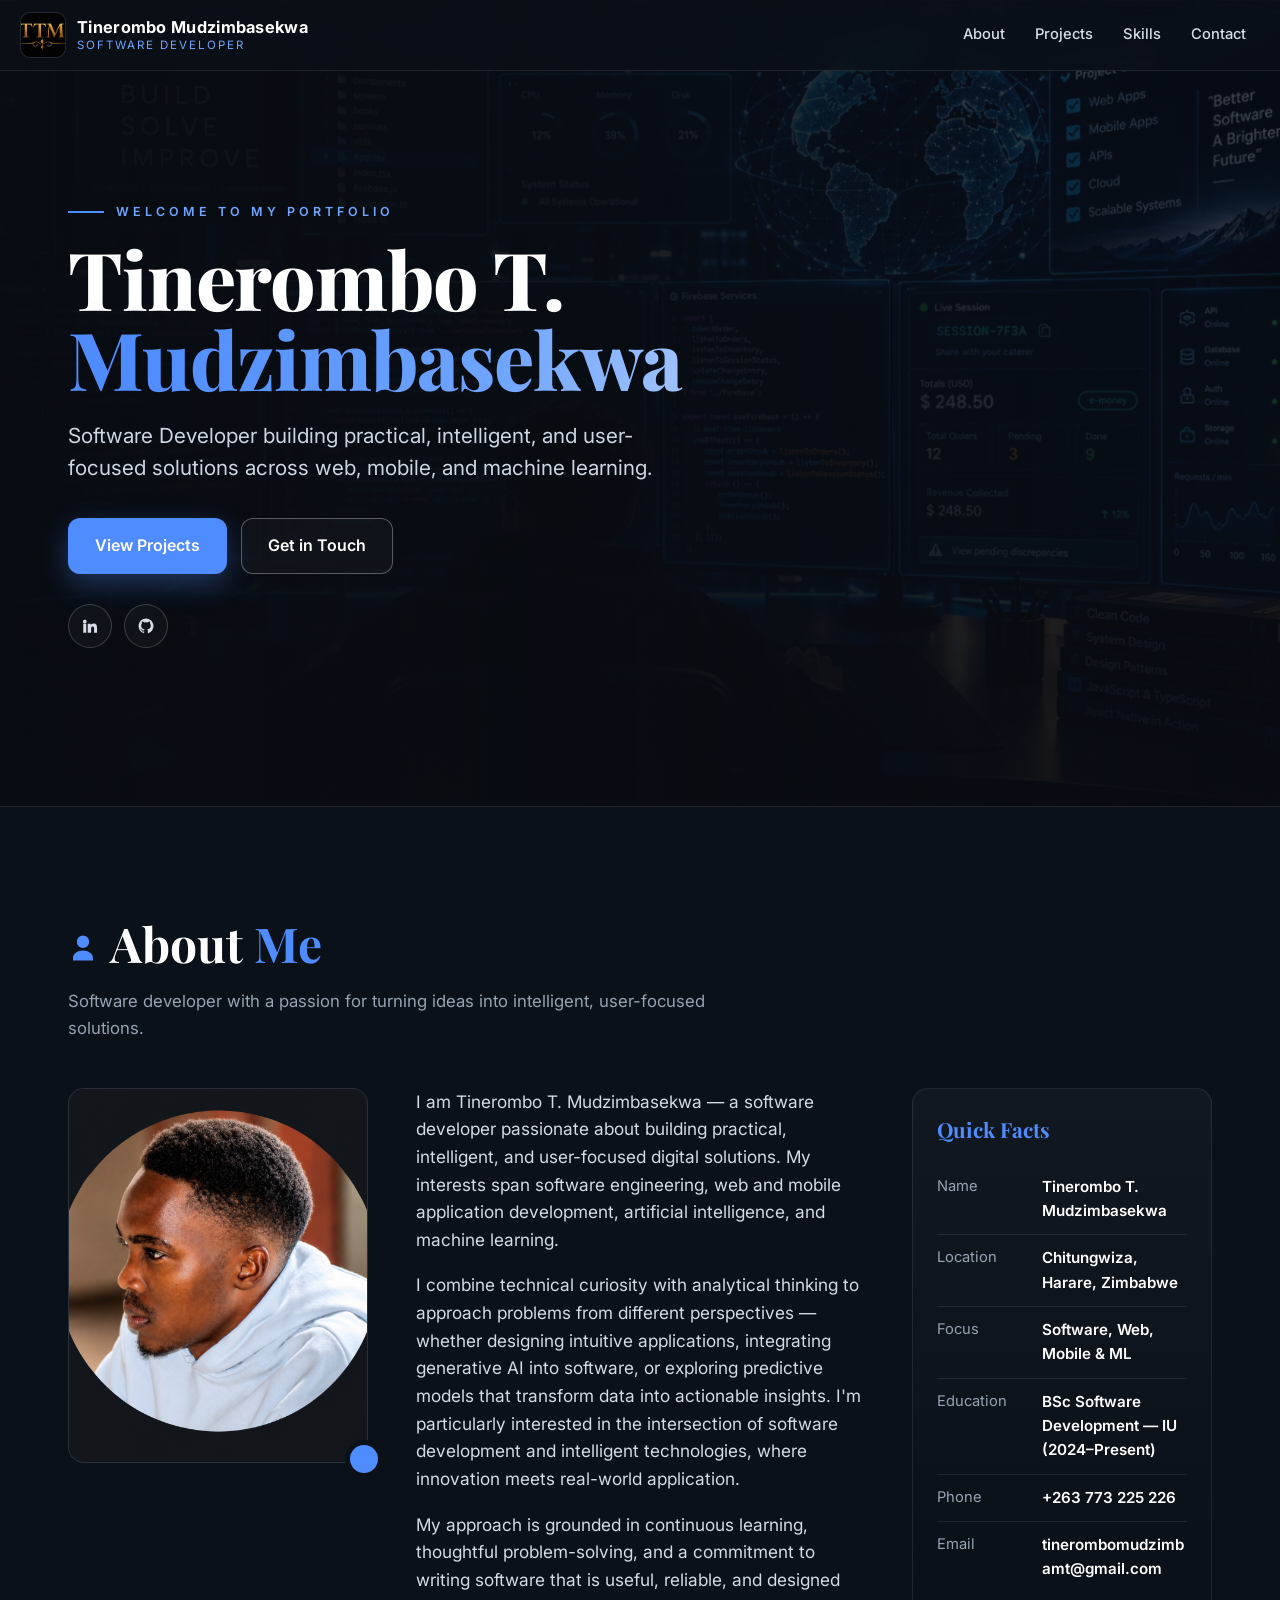
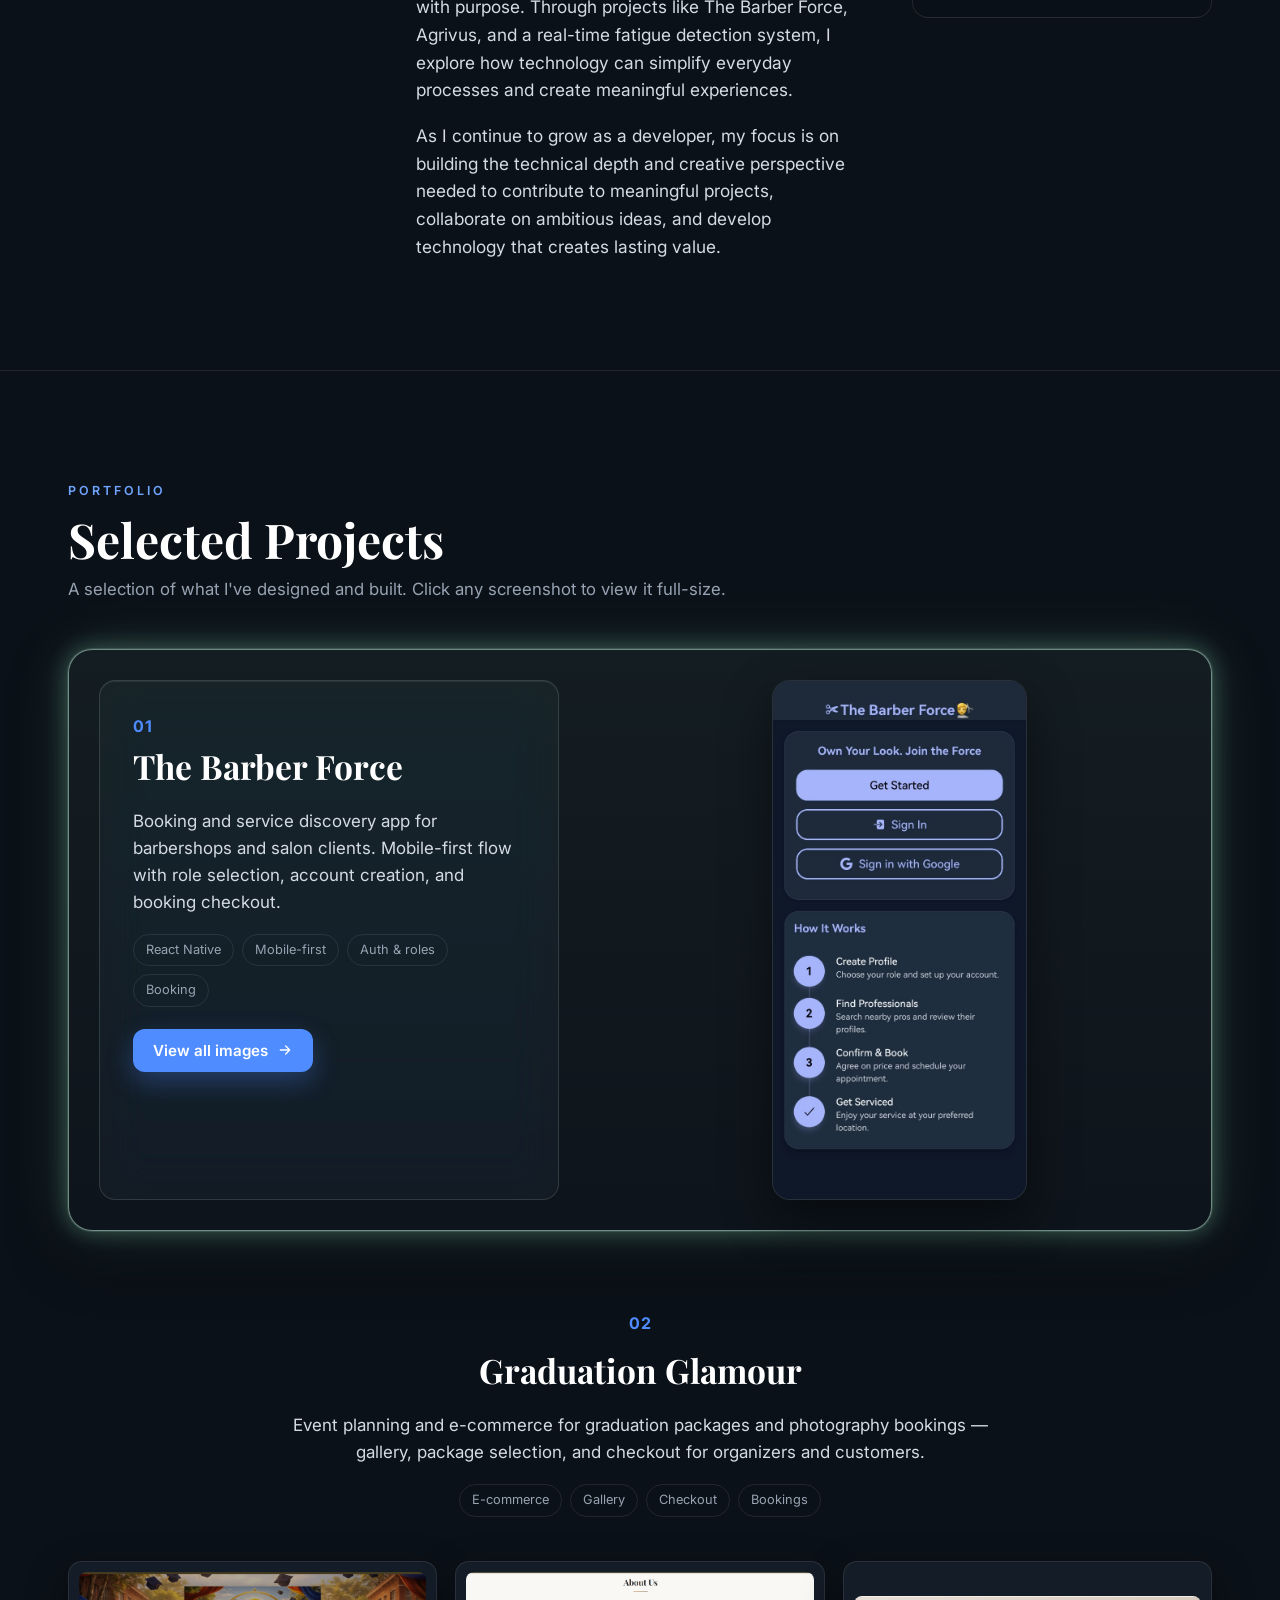
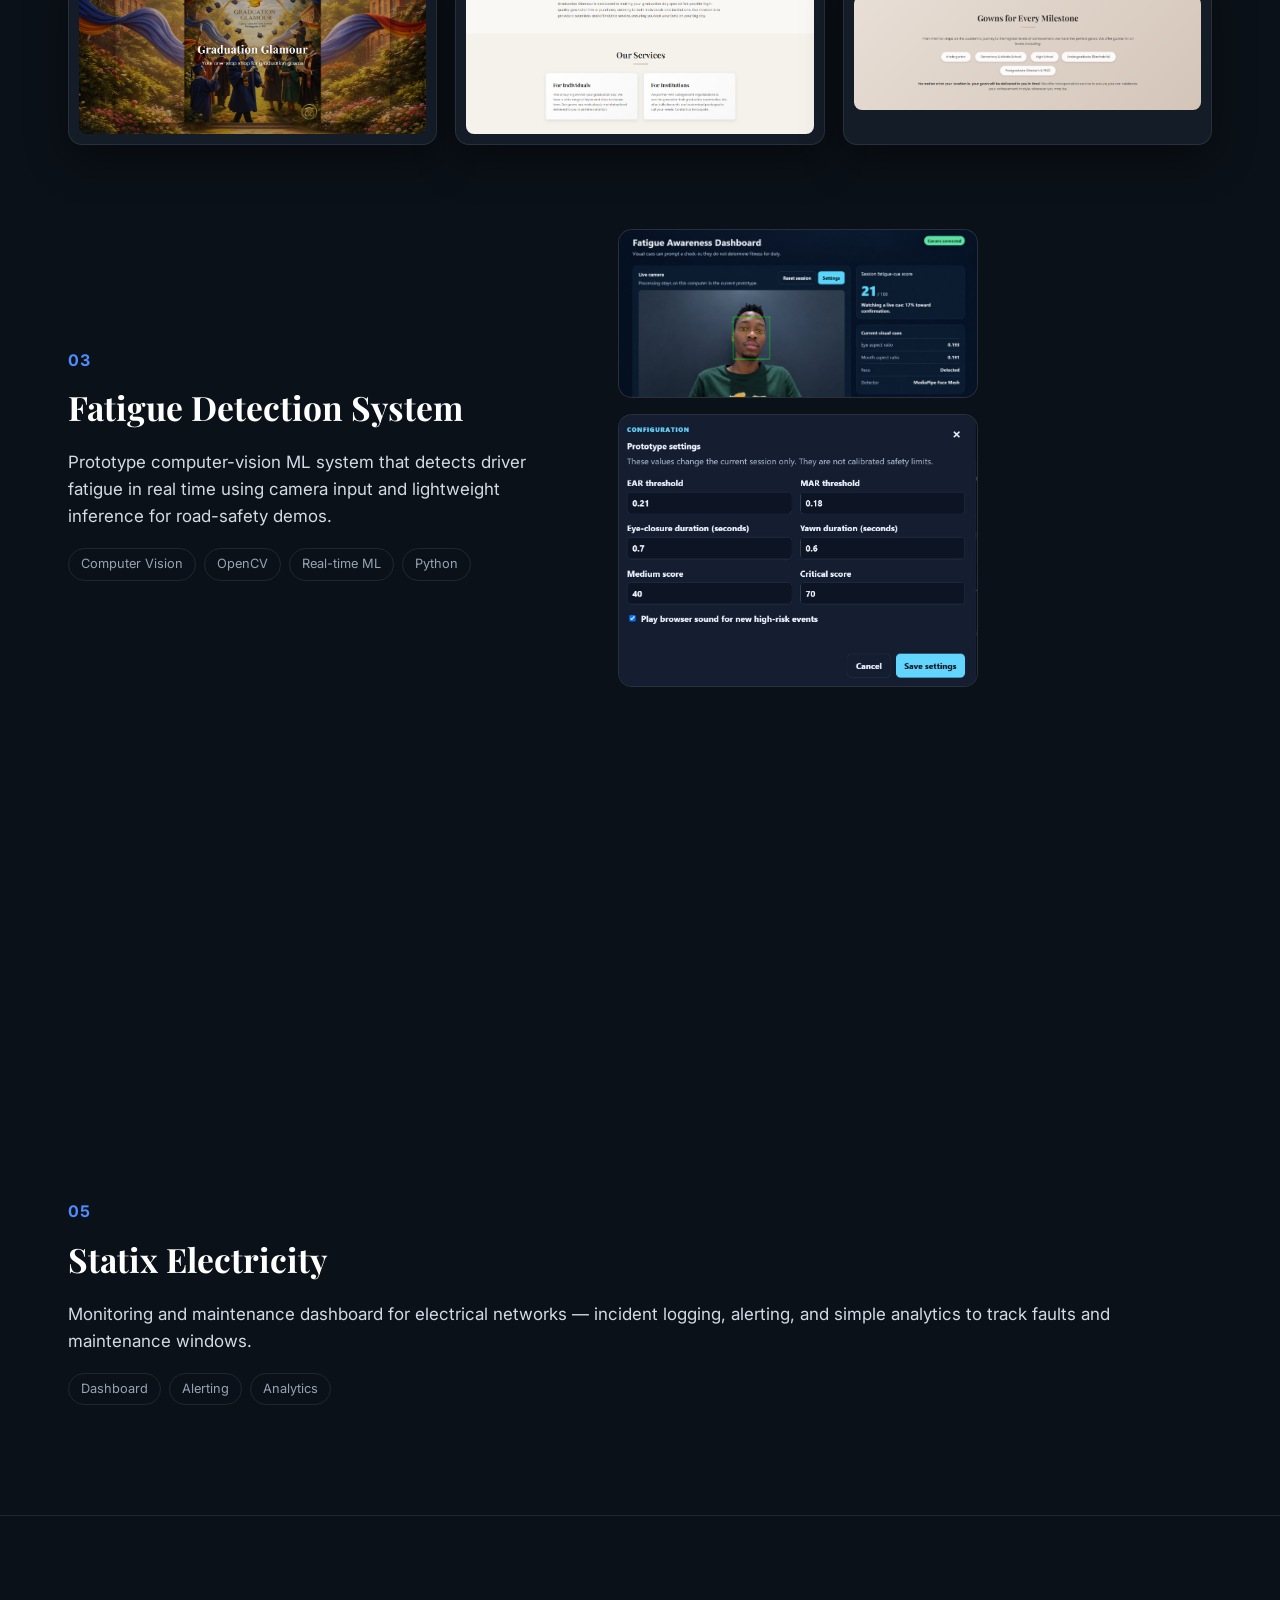
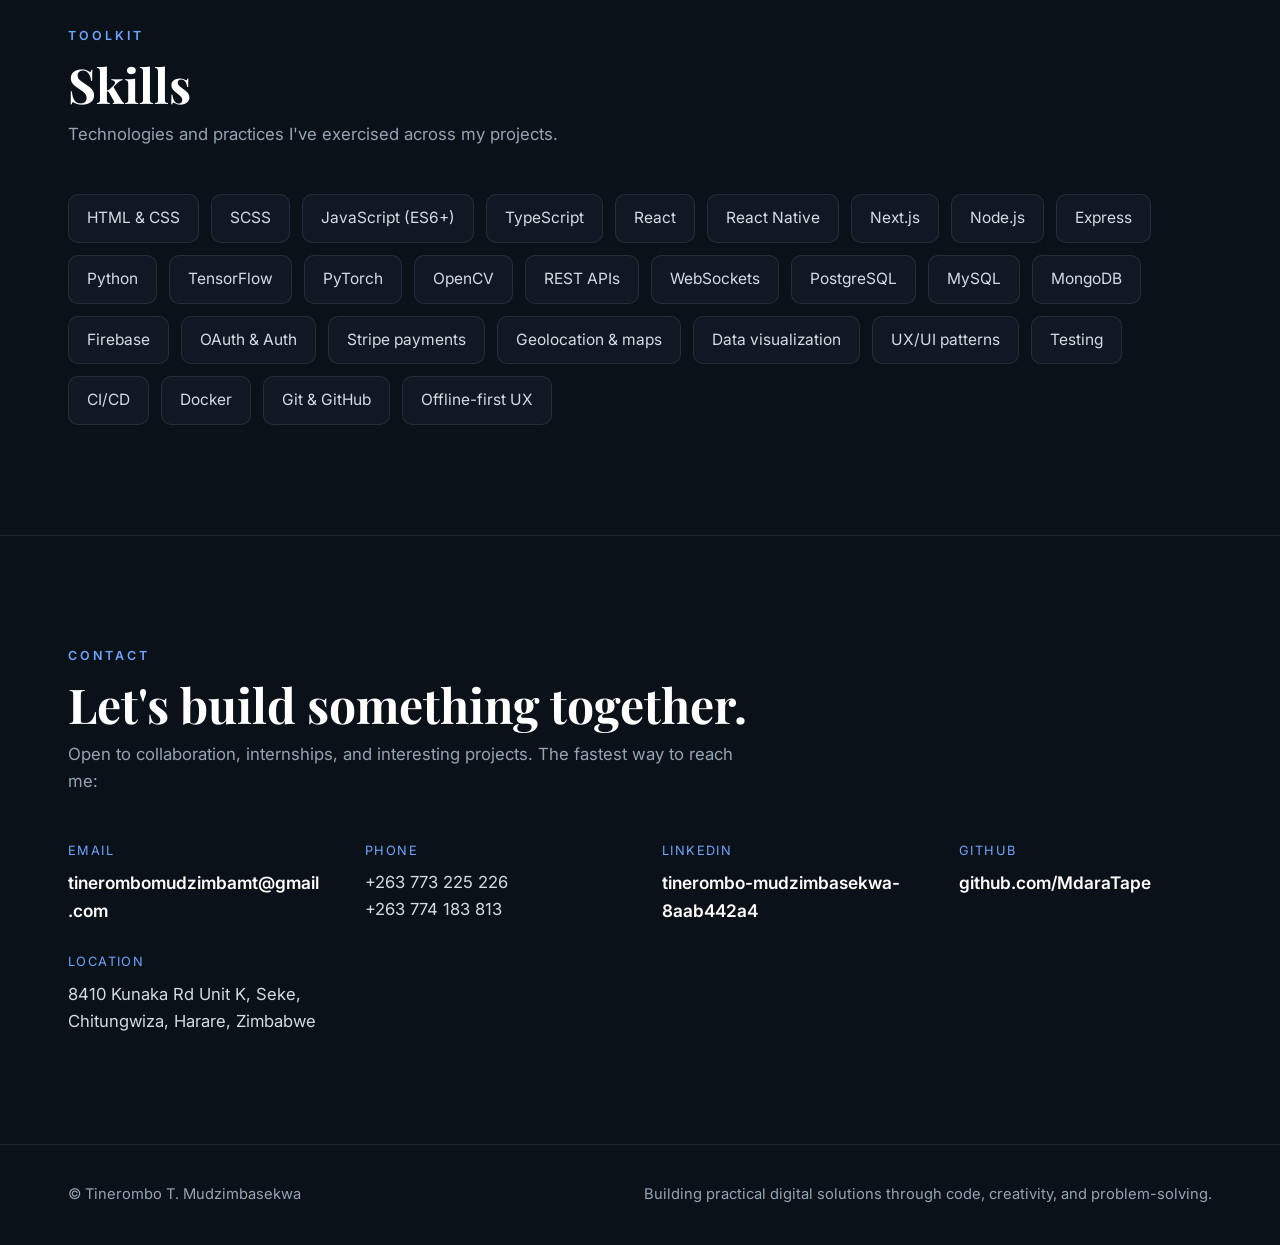
==== commit c69df12e: "Graduation Glamour: show each full image uncropped in its own container (contain, not cover)" ====
--- a/index.html
+++ b/index.html
@@ -257,11 +257,11 @@
     .info-centered .tags{margin-top:18px;display:flex;flex-wrap:wrap;gap:8px;justify-content:center}
     .info-centered .tags span{font-size:.8rem;color:var(--muted);border:1px solid var(--line);padding:5px 12px;border-radius:999px}
     .row-3{display:grid;grid-template-columns:repeat(3,1fr);gap:18px;margin-top:clamp(28px,4vw,44px)}
-    .row-3 figure{margin:0}
-    .row-3 img{width:100%;aspect-ratio:9/16;object-fit:cover;border-radius:14px;border:1px solid var(--line);
-      background:var(--panel);cursor:zoom-in;box-shadow:0 16px 40px rgba(0,0,0,0.4);
-      transition:transform .25s,box-shadow .25s}
-    .row-3 img:hover{transform:translateY(-5px);box-shadow:0 24px 54px rgba(0,0,0,0.5)}
+    .row-3 figure{margin:0;border-radius:14px;border:1px solid var(--line);background:var(--panel);
+      padding:10px;display:flex;align-items:center;justify-content:center;
+      box-shadow:0 16px 40px rgba(0,0,0,0.4);transition:transform .25s,box-shadow .25s}
+    .row-3 figure:hover{transform:translateY(-5px);box-shadow:0 24px 54px rgba(0,0,0,0.5)}
+    .row-3 img{width:100%;height:auto;max-height:460px;object-fit:contain;border-radius:8px;cursor:zoom-in;display:block}
     @media(max-width:620px){.row-3{grid-template-columns:1fr;max-width:420px;margin-left:auto;margin-right:auto}}
 
     .skills{display:flex;flex-wrap:wrap;gap:12px}
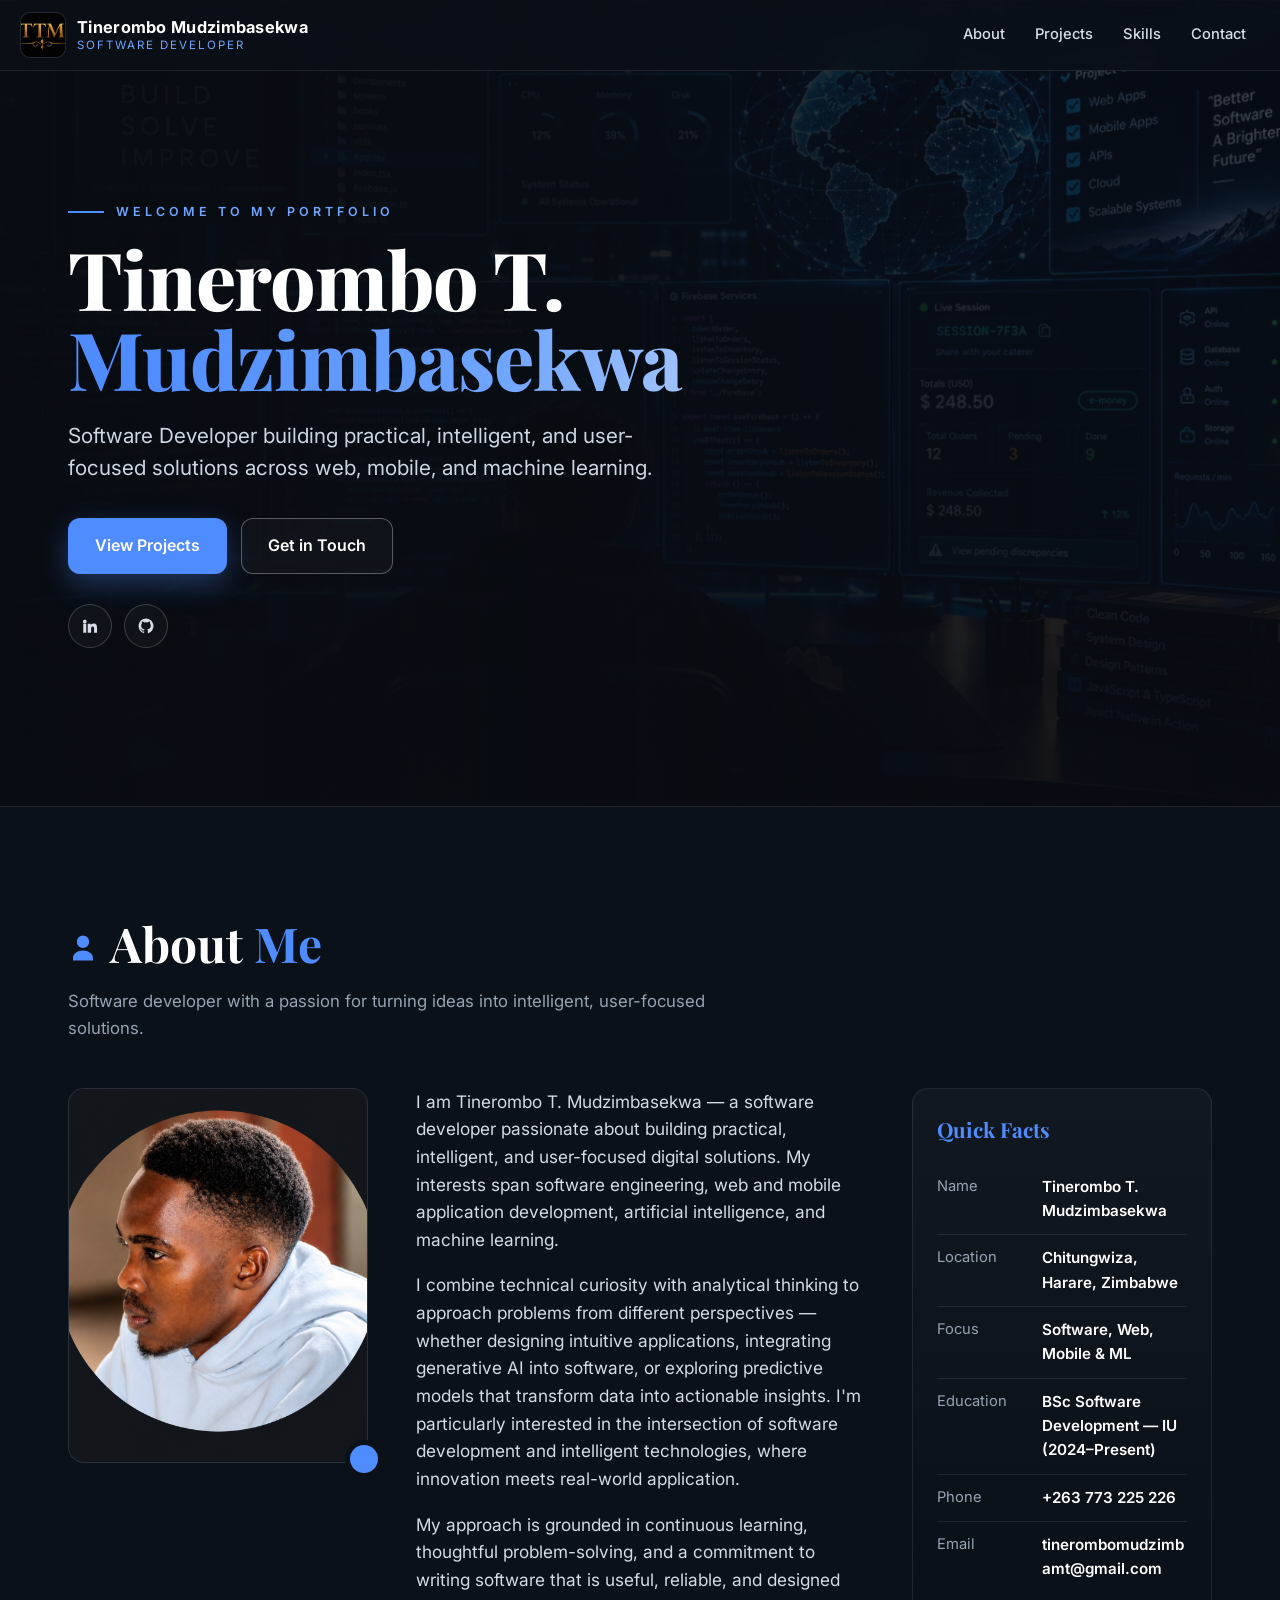
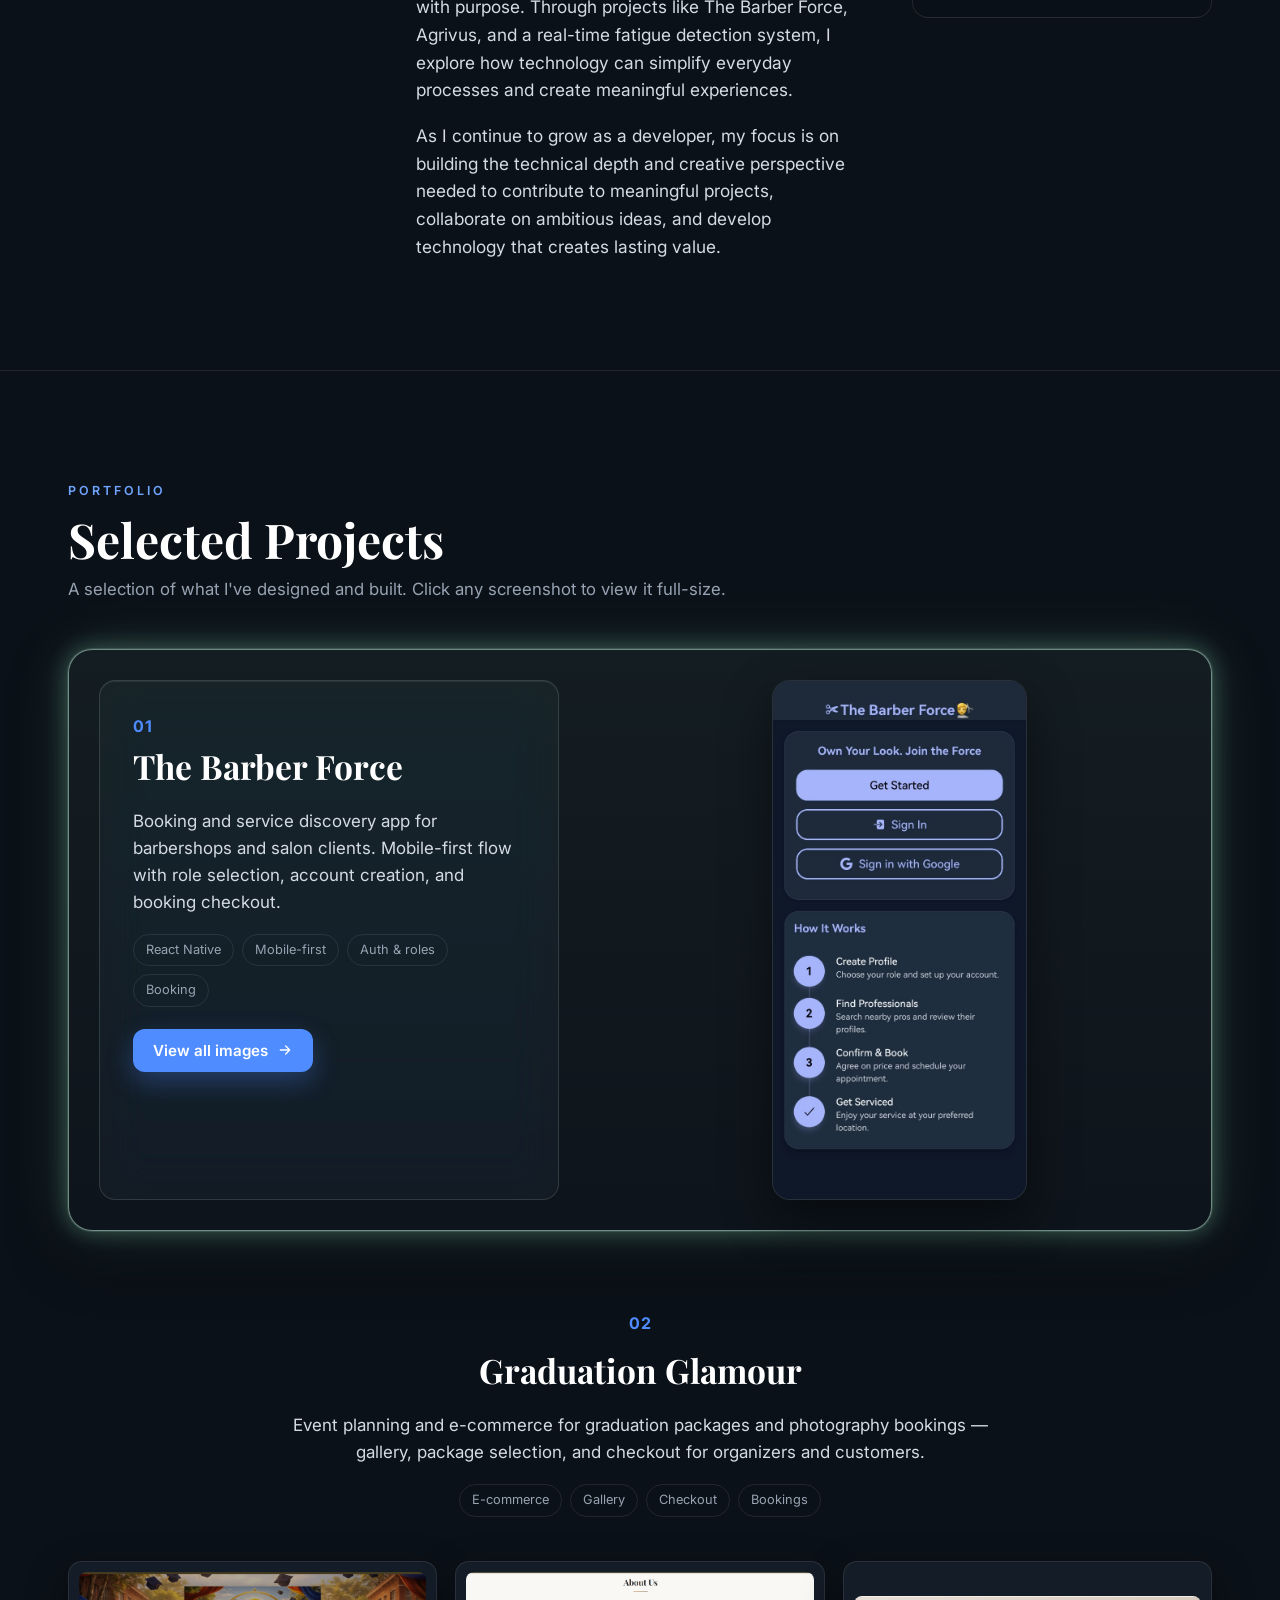
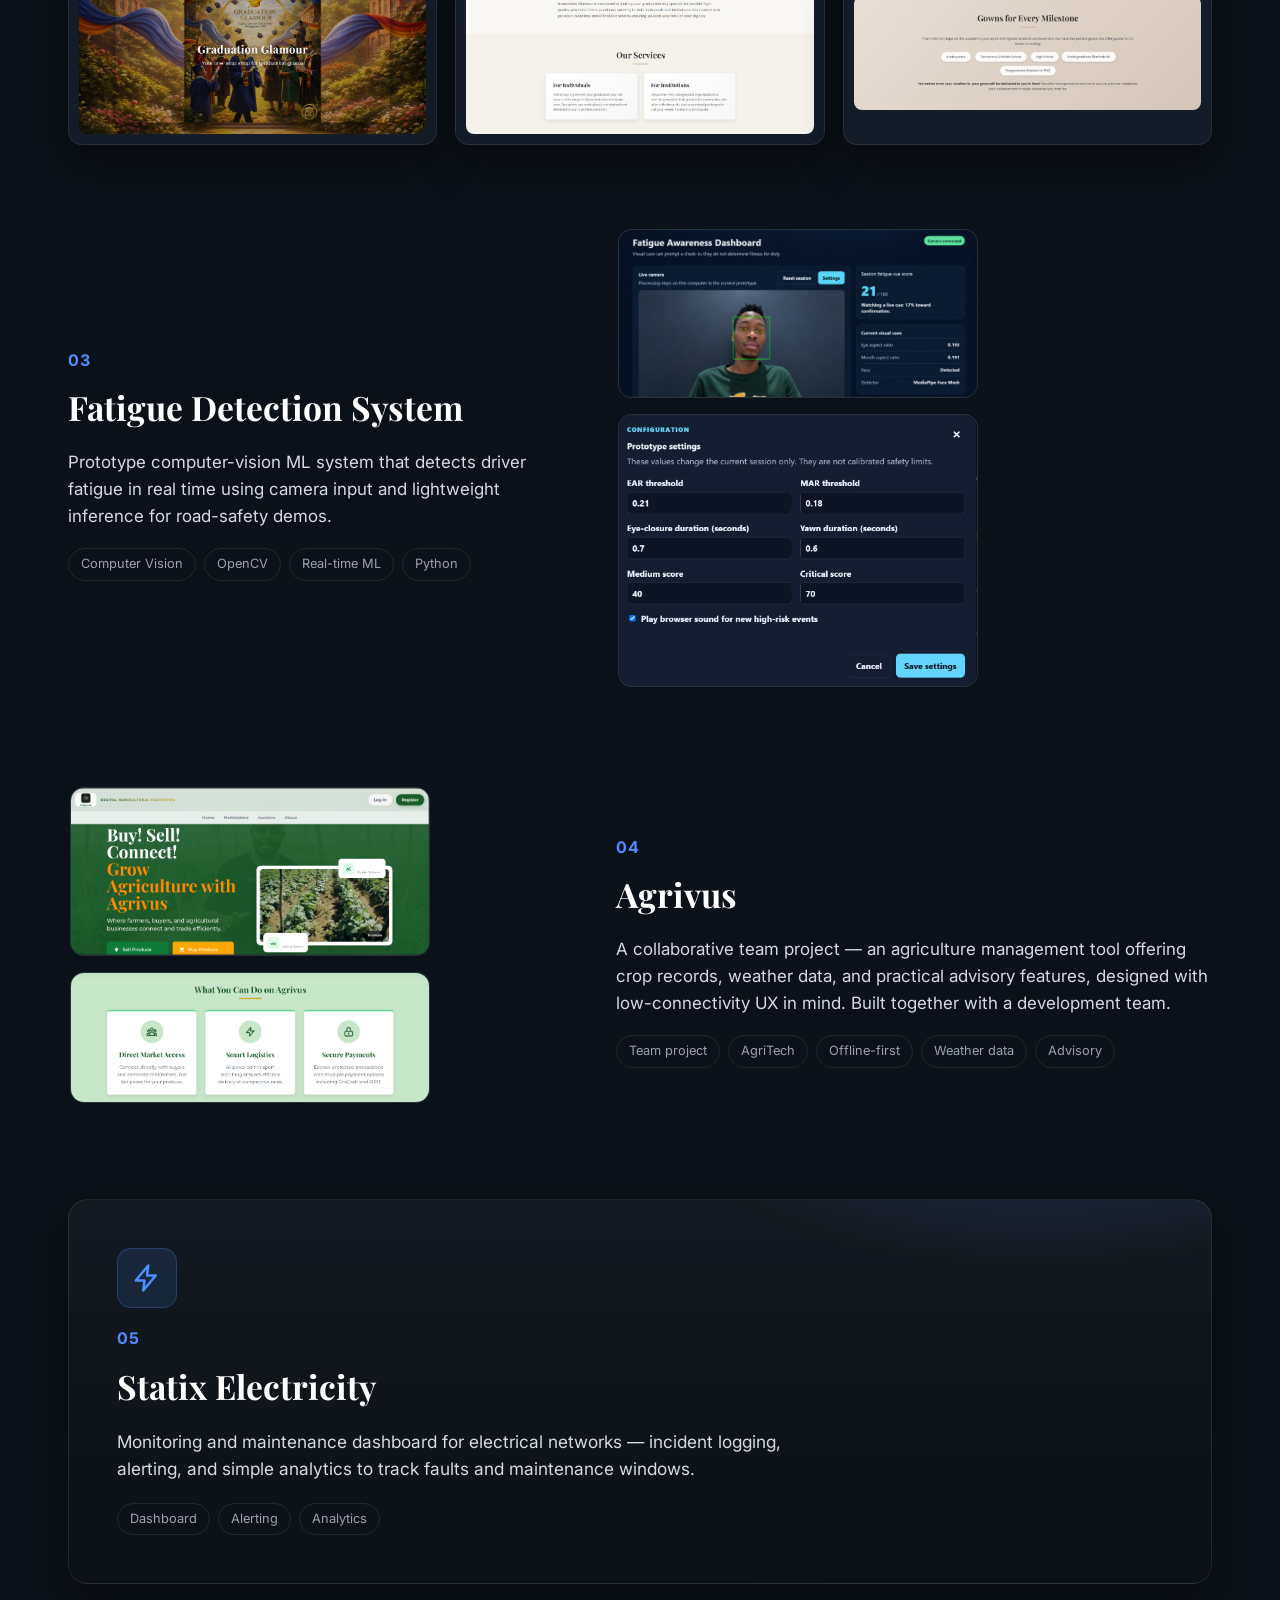
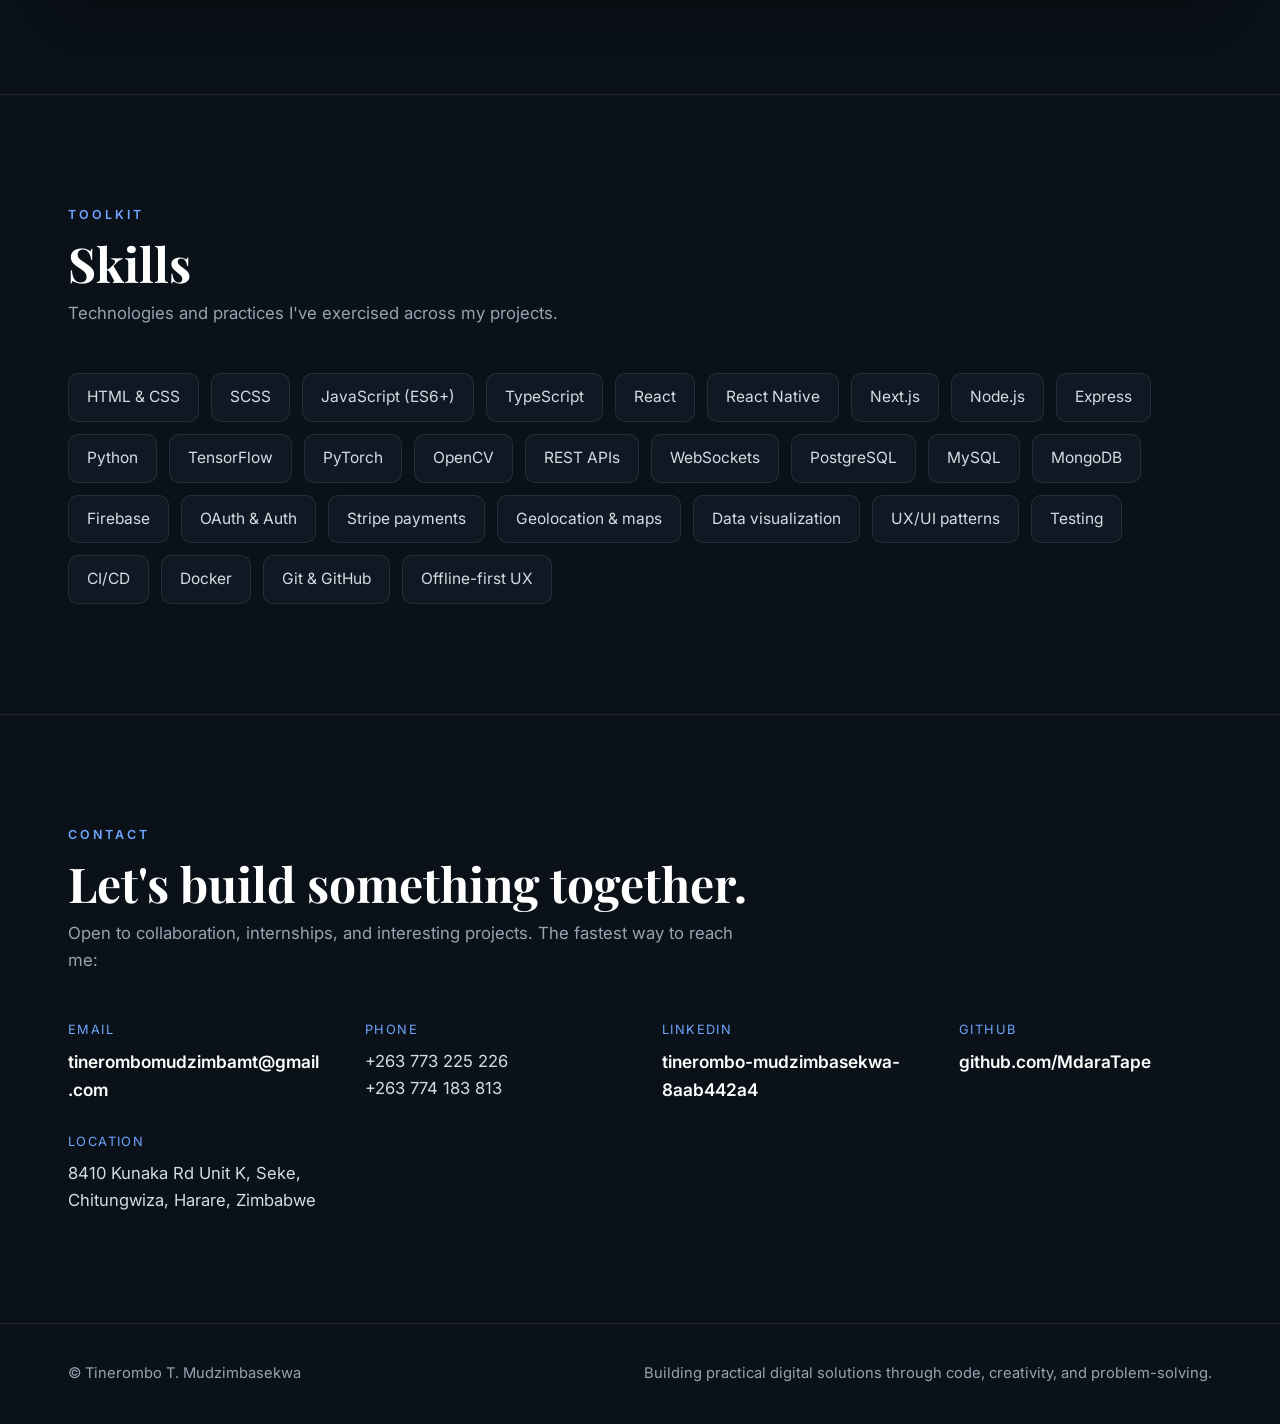
==== commit ff924ebf: "Agrivus: team-project wording (no 'smallholders'); Statix: polished standalone card" ====
--- a/index.html
+++ b/index.html
@@ -264,6 +264,22 @@
     .row-3 img{width:100%;height:auto;max-height:460px;object-fit:contain;border-radius:8px;cursor:zoom-in;display:block}
     @media(max-width:620px){.row-3{grid-template-columns:1fr;max-width:420px;margin-left:auto;margin-right:auto}}
 
+    /* Statix Electricity — standalone feature card (no screenshots) */
+    .statix-card{position:relative;overflow:hidden;margin-top:clamp(48px,7vw,80px);
+      padding:clamp(30px,4vw,48px);border-radius:20px;border:1px solid var(--line);
+      background:
+        radial-gradient(600px 240px at 85% -20%, rgba(79,140,255,0.18), transparent 60%),
+        linear-gradient(180deg, rgba(255,255,255,0.04), rgba(0,0,0,0.05));
+      box-shadow:0 20px 50px rgba(0,0,0,0.35);transition:transform .25s,border-color .25s,box-shadow .25s}
+    .statix-card:hover{transform:translateY(-4px);border-color:rgba(79,140,255,0.3);box-shadow:0 28px 64px rgba(0,0,0,0.45)}
+    .statix-card .statix-icon{width:60px;height:60px;border-radius:14px;display:flex;align-items:center;justify-content:center;
+      color:var(--accent);background:rgba(79,140,255,0.12);border:1px solid rgba(79,140,255,0.25);margin-bottom:18px}
+    .statix-card .pnum{color:var(--accent);font-weight:700;letter-spacing:1px}
+    .statix-card h3{font-family:var(--serif);font-size:clamp(1.5rem,3vw,2.1rem);margin:8px 0 14px;color:#fff}
+    .statix-card .desc{color:#d4dbe4;font-size:1.08rem;margin:0;max-width:64ch}
+    .statix-card .tags{margin-top:20px;display:flex;flex-wrap:wrap;gap:8px}
+    .statix-card .tags span{font-size:.8rem;color:var(--muted);border:1px solid var(--line);padding:5px 12px;border-radius:999px}
+
     .skills{display:flex;flex-wrap:wrap;gap:12px}
     .skills span{border:1px solid var(--line);background:var(--bg-soft);color:#d4dbe4;padding:11px 18px;border-radius:10px;
       font-size:.97rem;transition:border-color .2s,color .2s,transform .2s}
@@ -434,8 +450,8 @@
         <div class="info">
           <span class="pnum">04</span>
           <h3>Agrivus</h3>
-          <p class="desc">Agriculture management tool for smallholders: crop records, weather data, and practical advisory features — designed with low-connectivity UX in mind.</p>
-          <div class="tags"><span>AgriTech</span><span>Offline-first</span><span>Weather data</span><span>Advisory</span></div>
+          <p class="desc">A collaborative team project — an agriculture management tool offering crop records, weather data, and practical advisory features, designed with low-connectivity UX in mind. Built together with a development team.</p>
+          <div class="tags"><span>Team project</span><span>AgriTech</span><span>Offline-first</span><span>Weather data</span><span>Advisory</span></div>
         </div>
         <div class="media">
           <div class="shelf few">
@@ -445,13 +461,14 @@
         </div>
       </article>
 
-      <article class="project reveal" id="statix-electricity" style="grid-template-columns:1fr">
-        <div class="info">
-          <span class="pnum">05</span>
-          <h3>Statix Electricity</h3>
-          <p class="desc">Monitoring and maintenance dashboard for electrical networks — incident logging, alerting, and simple analytics to track faults and maintenance windows.</p>
-          <div class="tags"><span>Dashboard</span><span>Alerting</span><span>Analytics</span></div>
-        </div>
+      <article class="reveal statix-card" id="statix-electricity">
+        <div class="statix-icon" aria-hidden="true">
+          <svg viewBox="0 0 24 24" width="30" height="30" fill="none" stroke="currentColor" stroke-width="2" stroke-linecap="round" stroke-linejoin="round"><path d="M13 2 3 14h7l-1 8 10-12h-7l1-8z"/></svg>
+        </div>
+        <span class="pnum">05</span>
+        <h3>Statix Electricity</h3>
+        <p class="desc">Monitoring and maintenance dashboard for electrical networks — incident logging, alerting, and simple analytics to track faults and maintenance windows.</p>
+        <div class="tags"><span>Dashboard</span><span>Alerting</span><span>Analytics</span></div>
       </article>
     </div>
   </section>
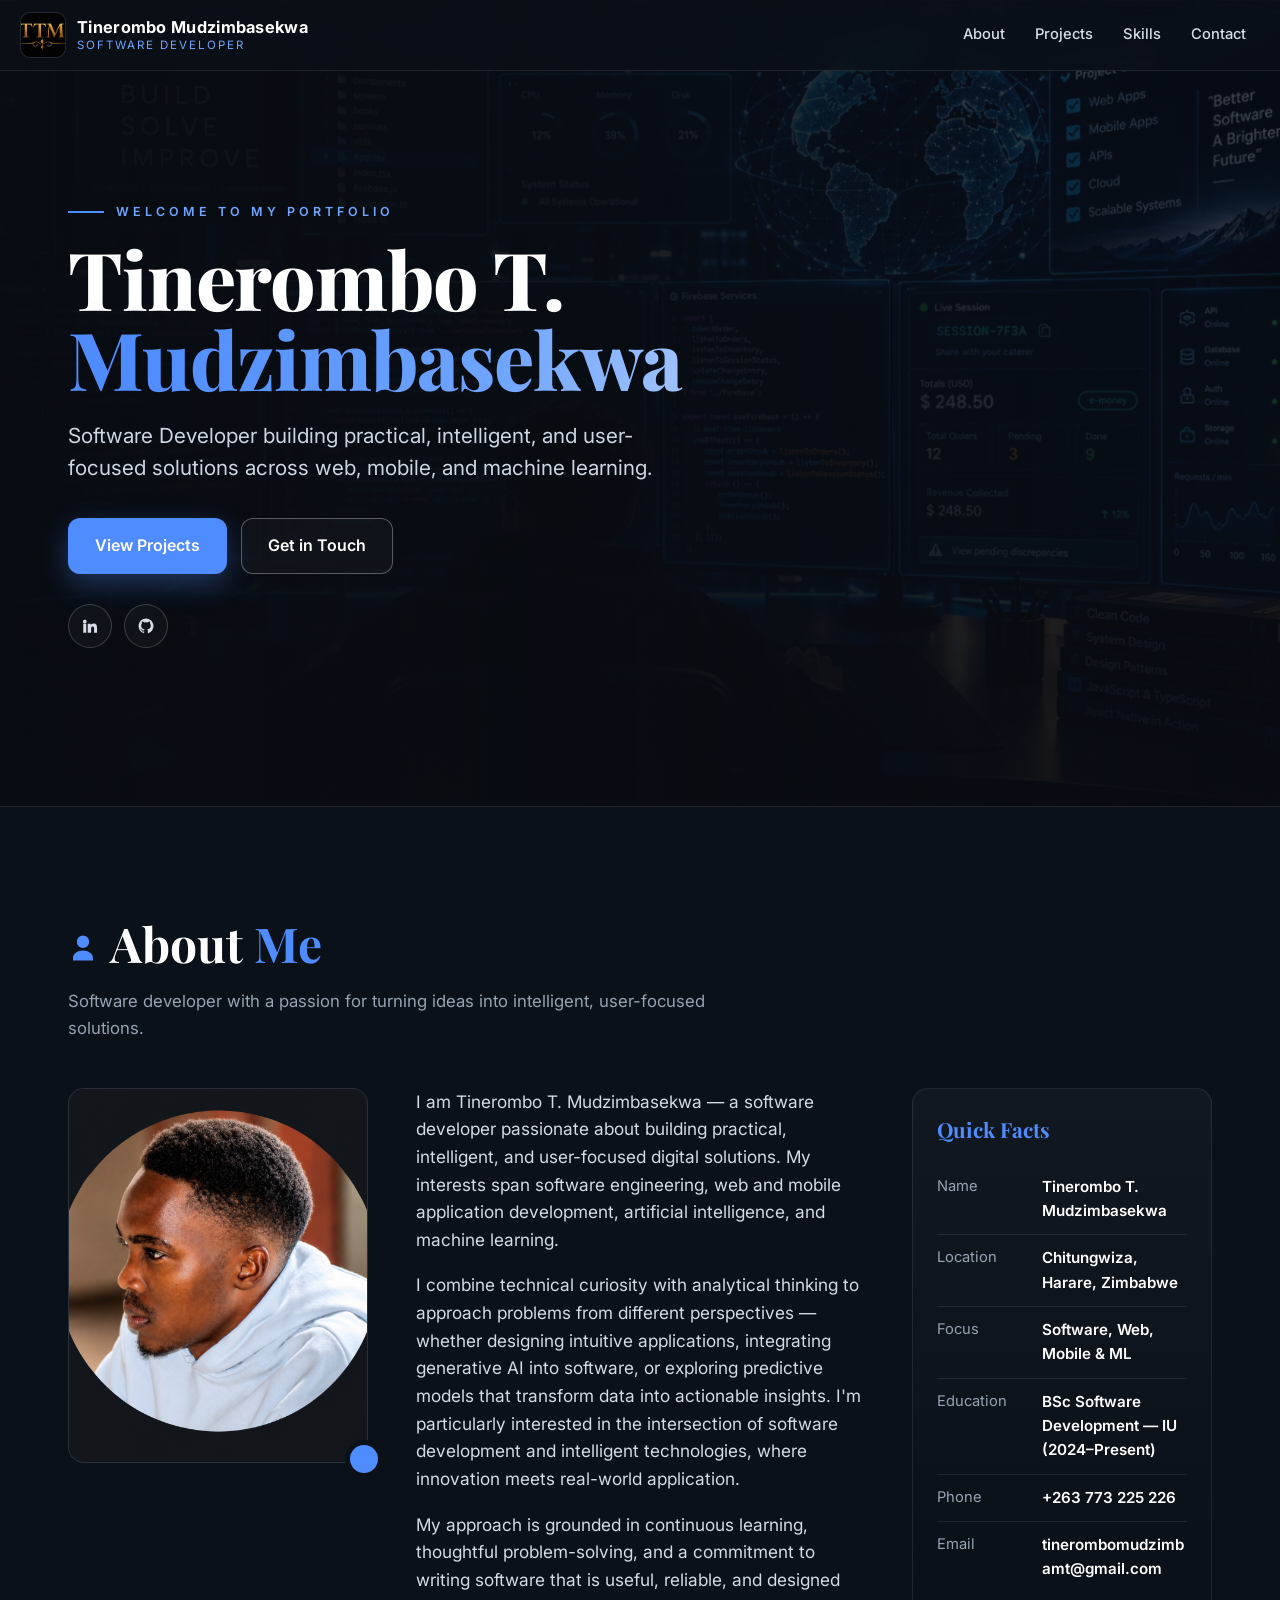
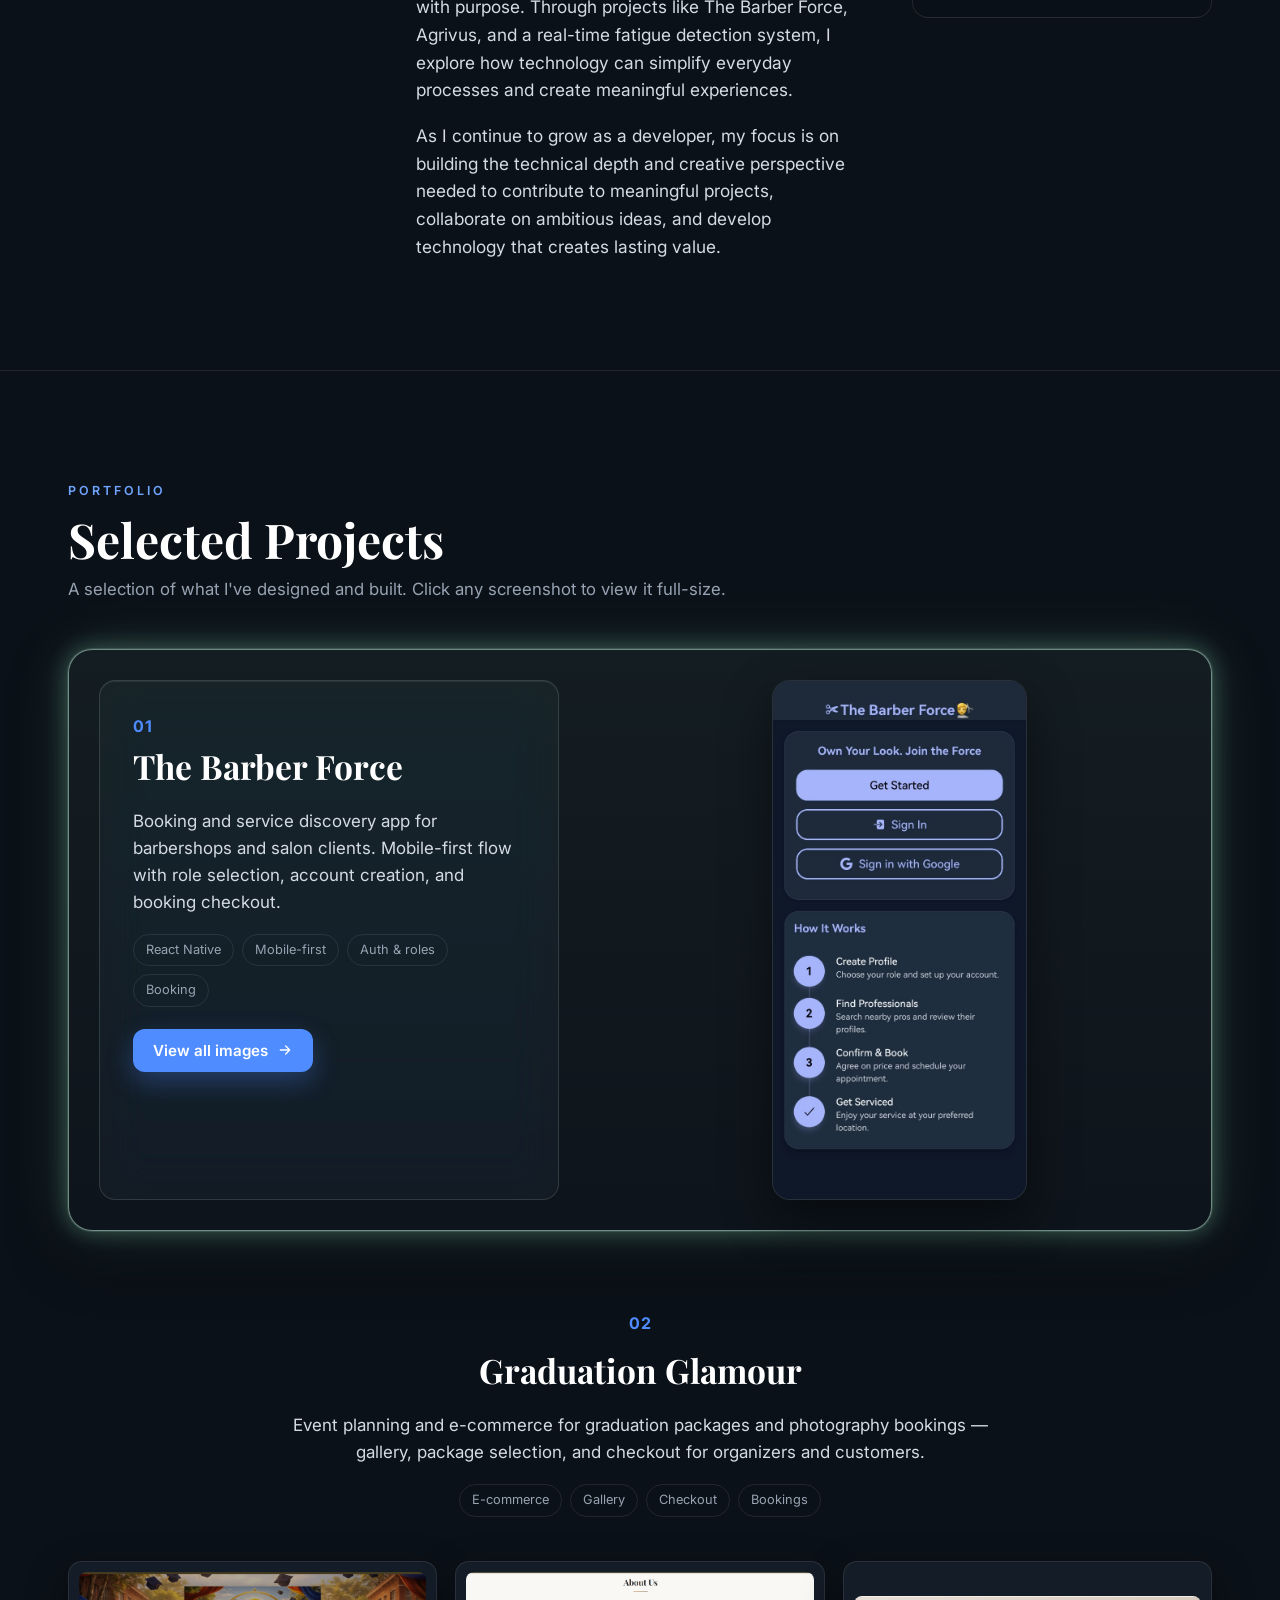
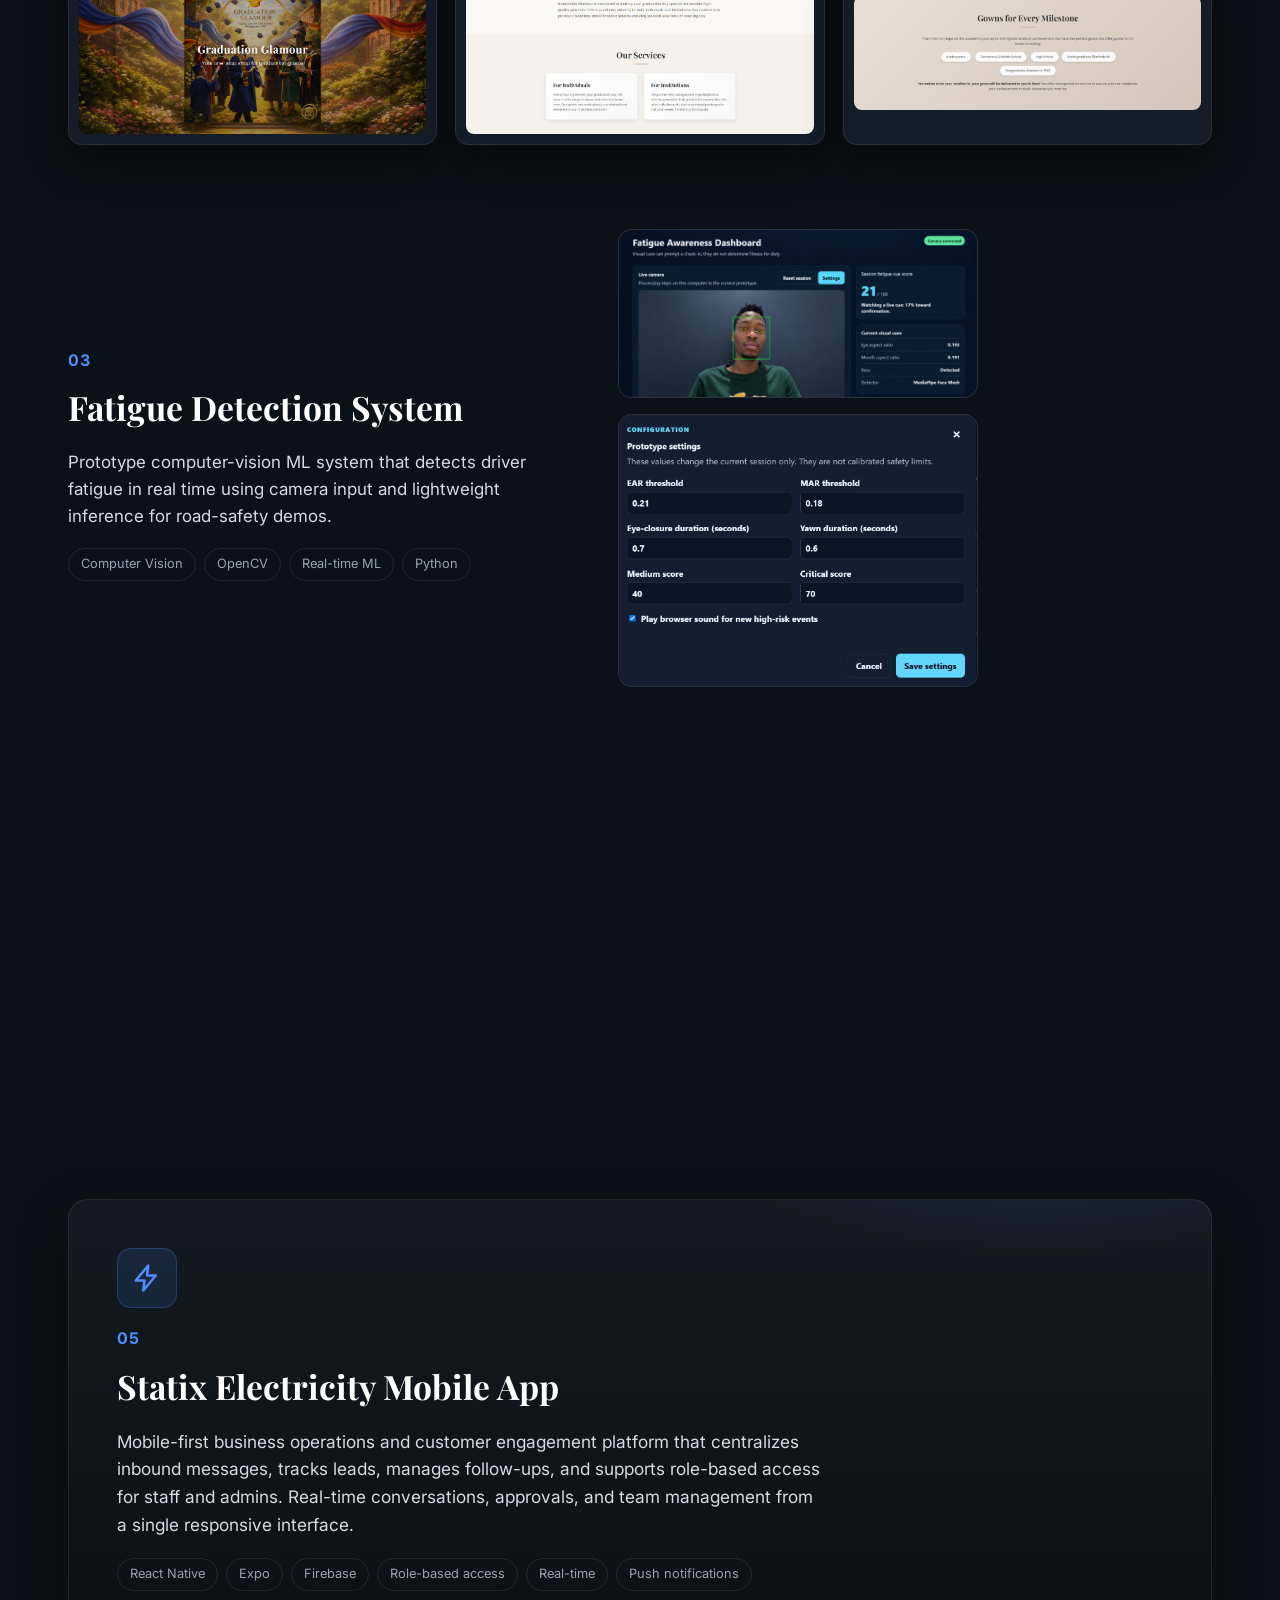
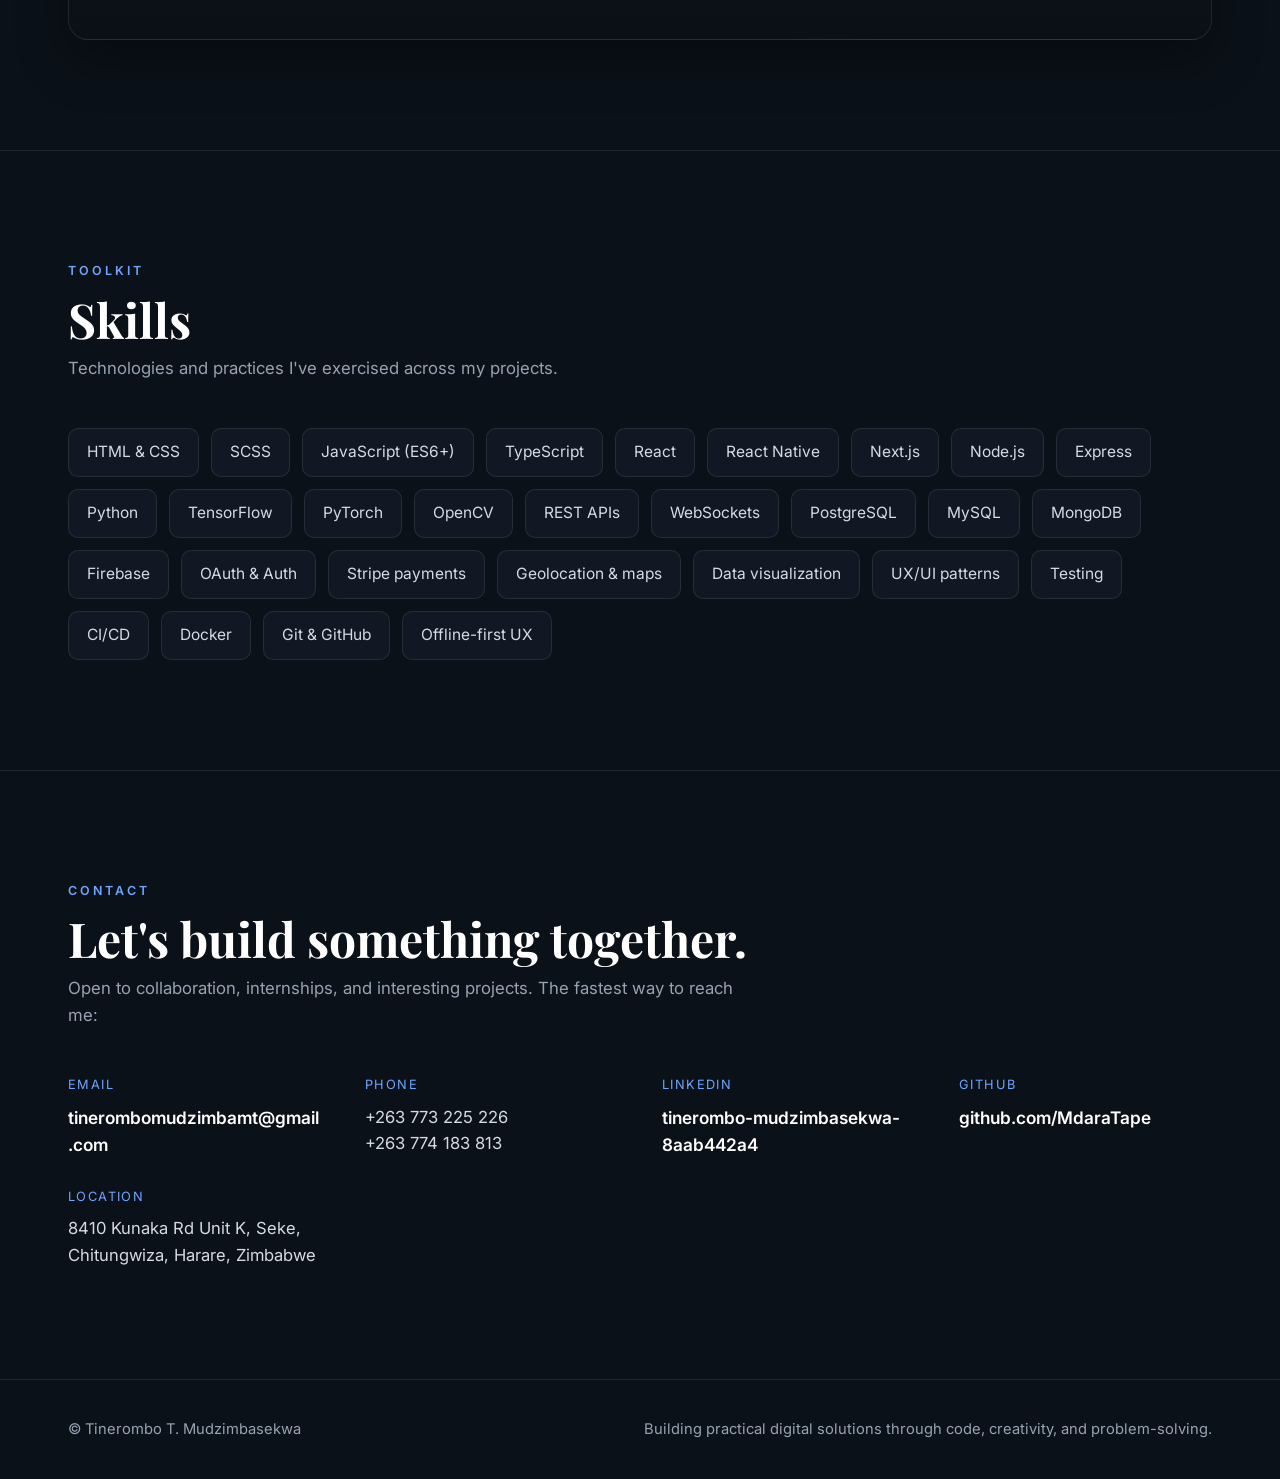
==== commit d52acf77: "Statix: correct description (mobile ops/CRM app, RN/Expo/Firebase) and tags" ====
--- a/index.html
+++ b/index.html
@@ -466,9 +466,9 @@
           <svg viewBox="0 0 24 24" width="30" height="30" fill="none" stroke="currentColor" stroke-width="2" stroke-linecap="round" stroke-linejoin="round"><path d="M13 2 3 14h7l-1 8 10-12h-7l1-8z"/></svg>
         </div>
         <span class="pnum">05</span>
-        <h3>Statix Electricity</h3>
-        <p class="desc">Monitoring and maintenance dashboard for electrical networks — incident logging, alerting, and simple analytics to track faults and maintenance windows.</p>
-        <div class="tags"><span>Dashboard</span><span>Alerting</span><span>Analytics</span></div>
+        <h3>Statix Electricity Mobile App</h3>
+        <p class="desc">Mobile-first business operations and customer engagement platform that centralizes inbound messages, tracks leads, manages follow-ups, and supports role-based access for staff and admins. Real-time conversations, approvals, and team management from a single responsive interface.</p>
+        <div class="tags"><span>React Native</span><span>Expo</span><span>Firebase</span><span>Role-based access</span><span>Real-time</span><span>Push notifications</span></div>
       </article>
     </div>
   </section>
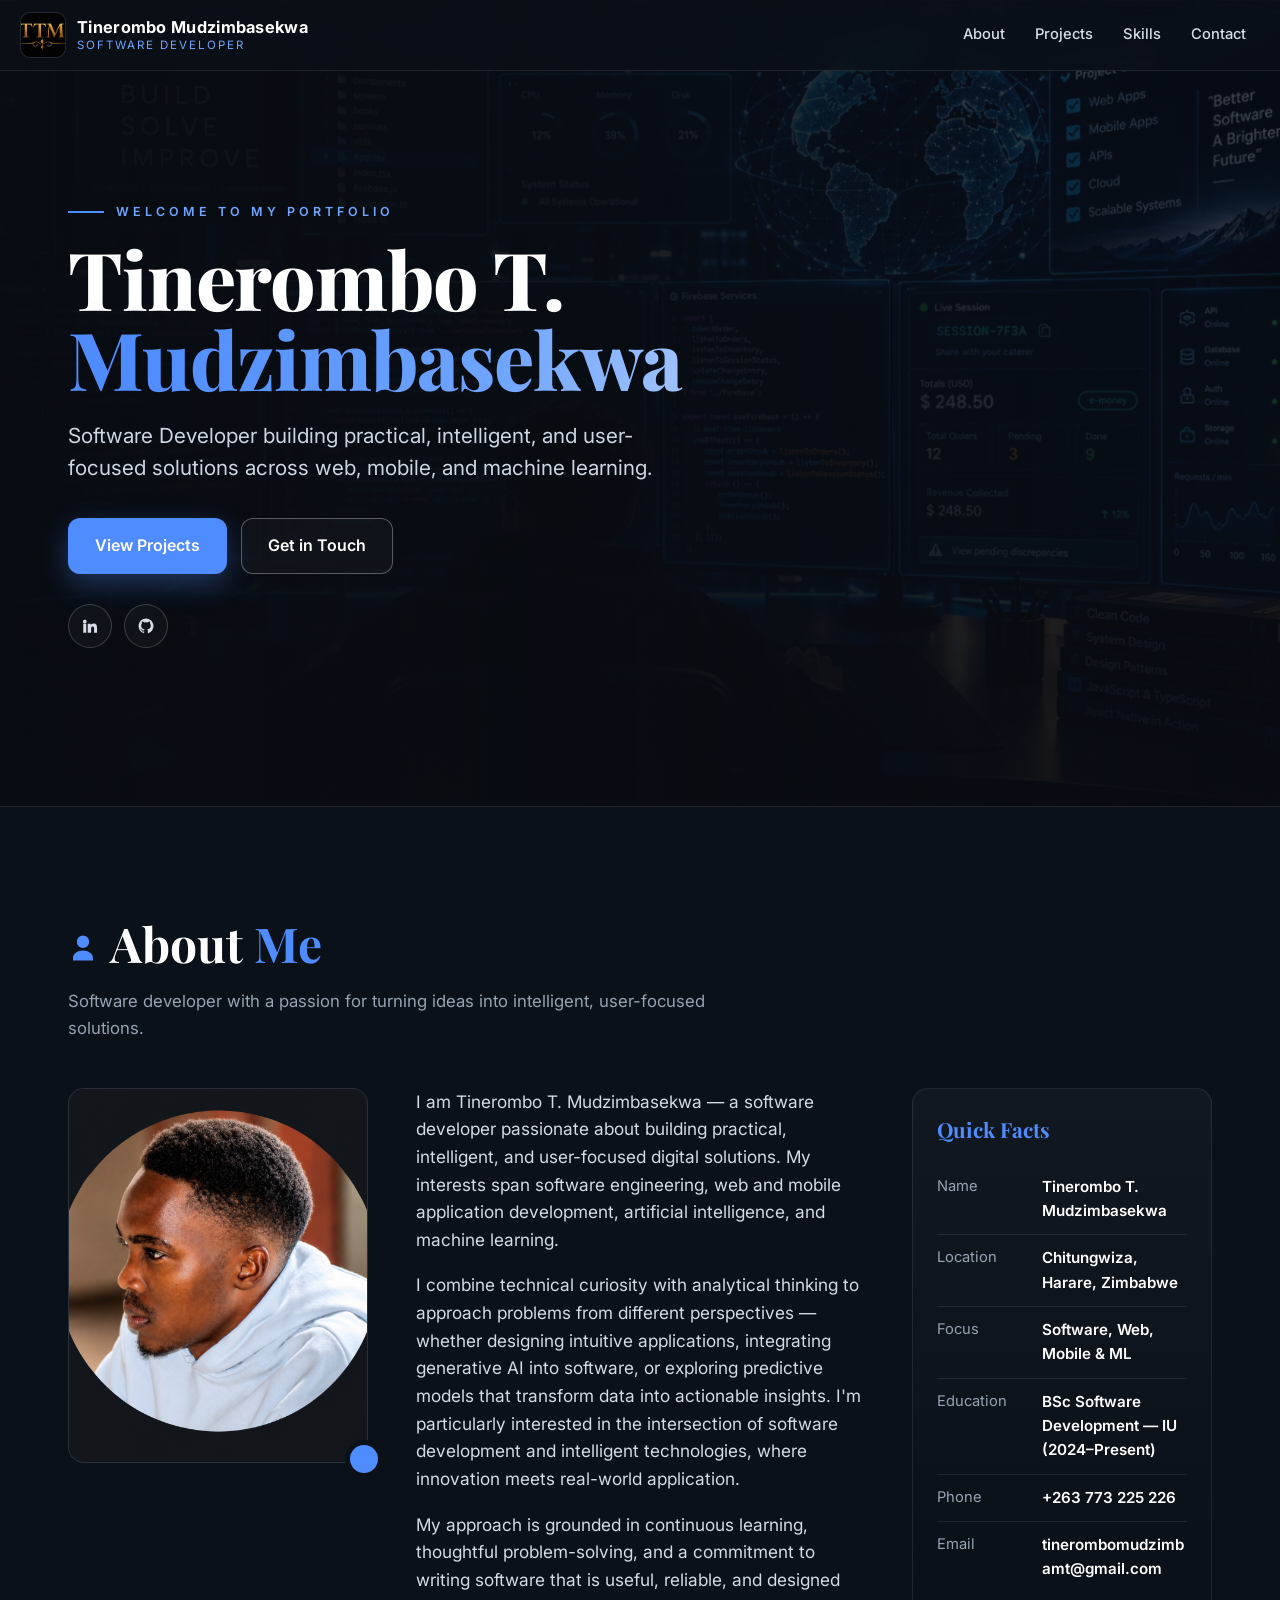
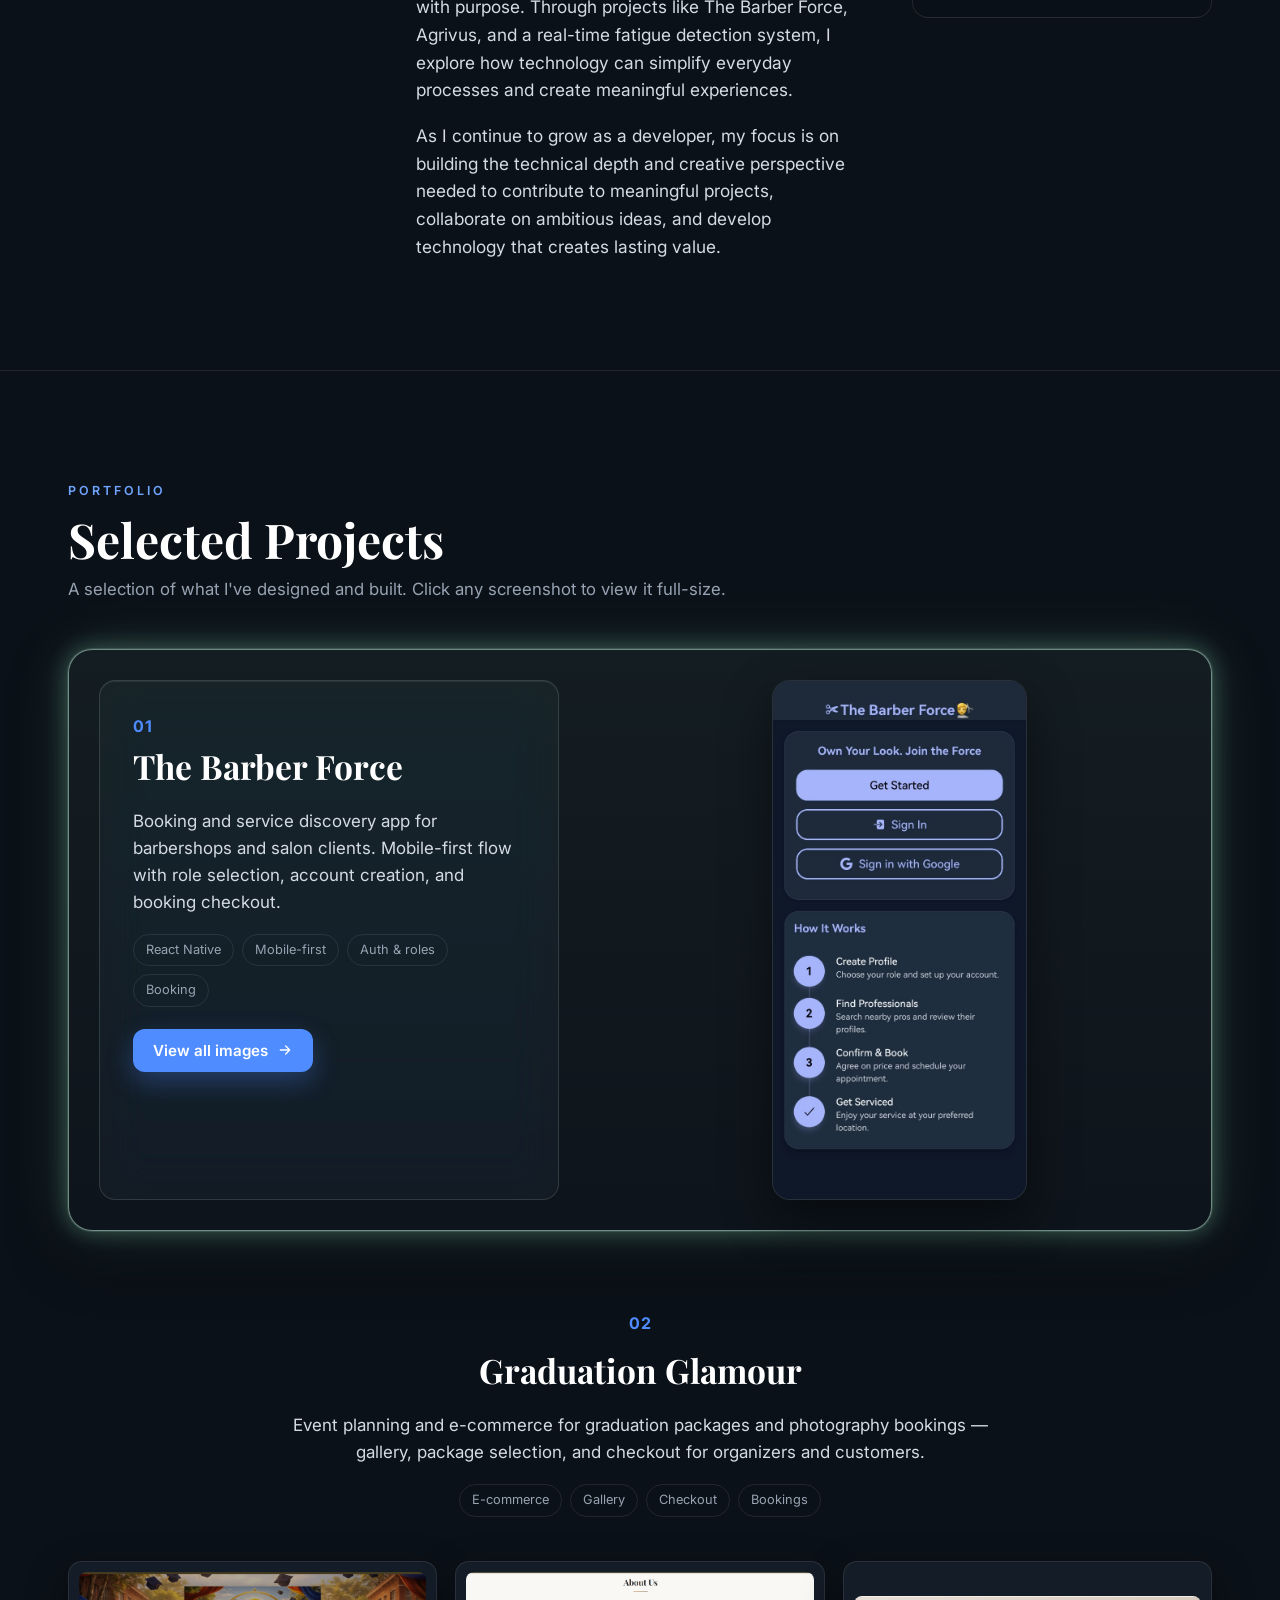
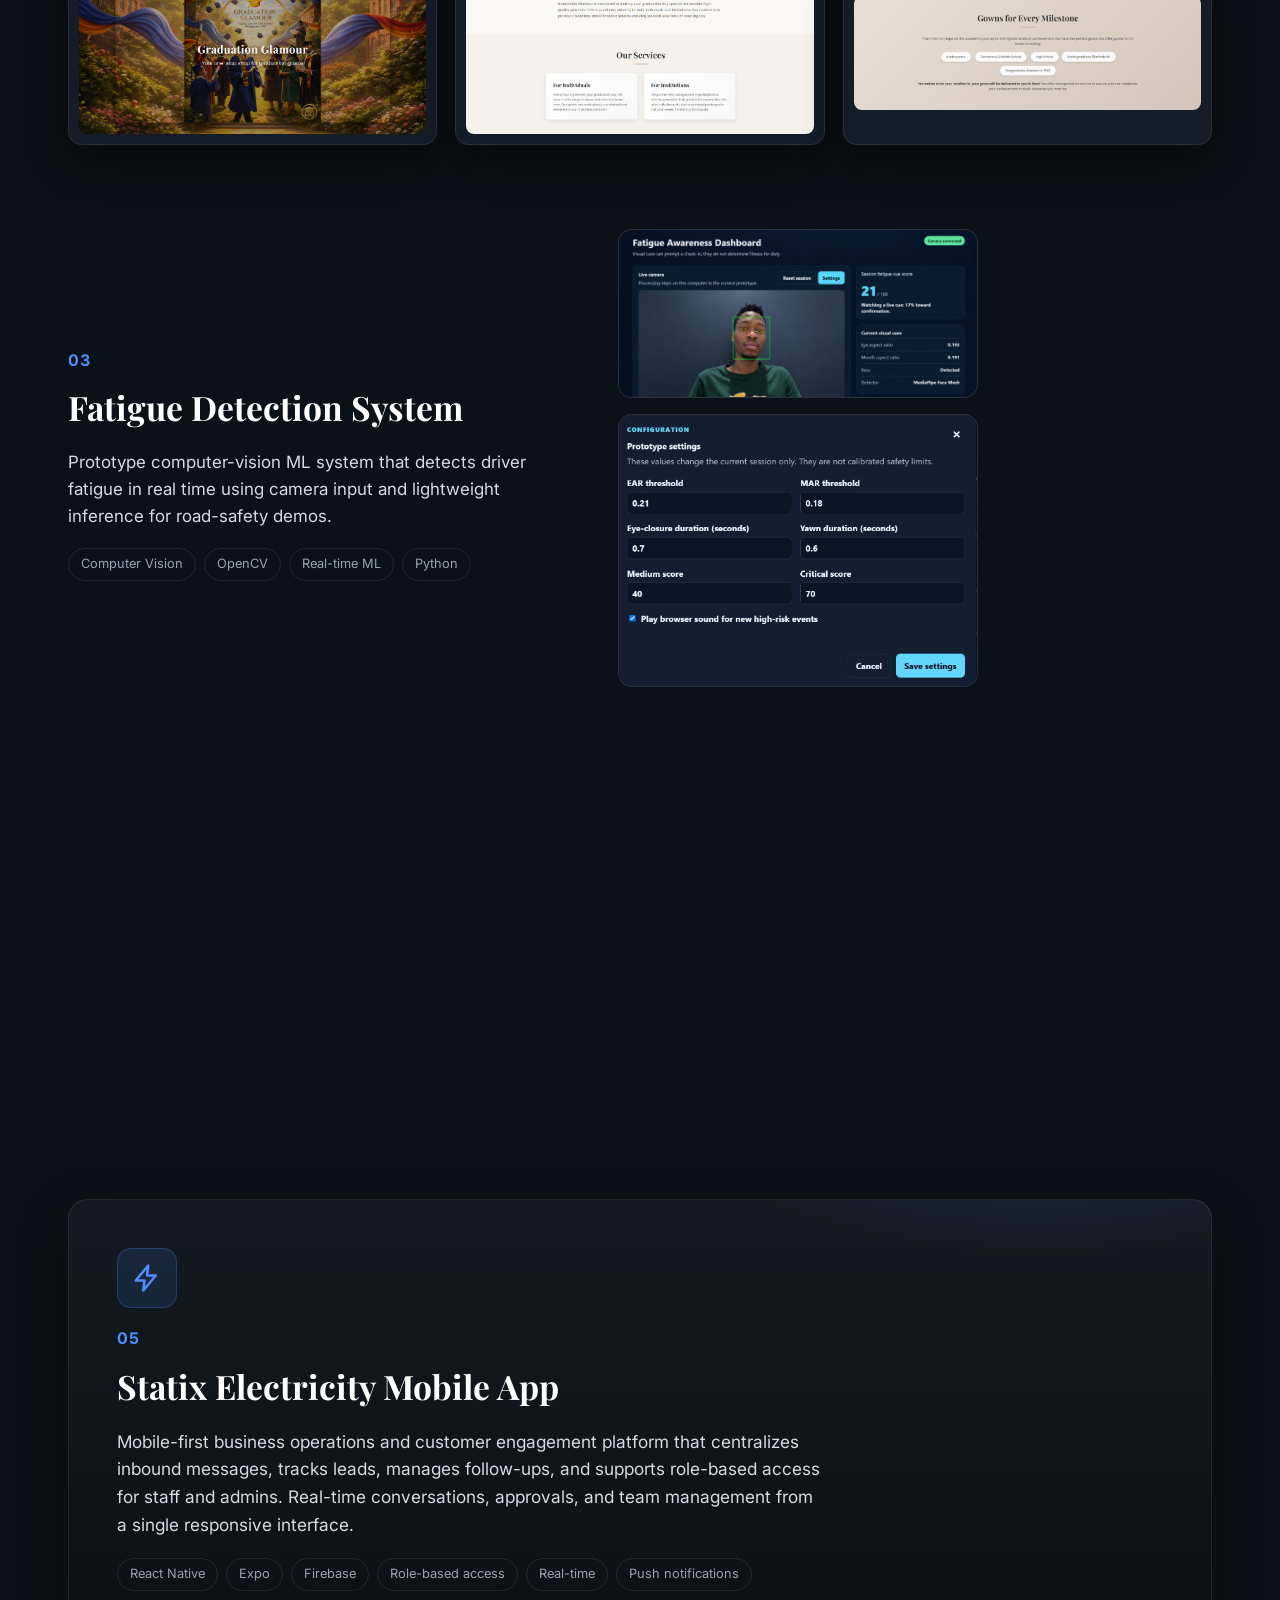
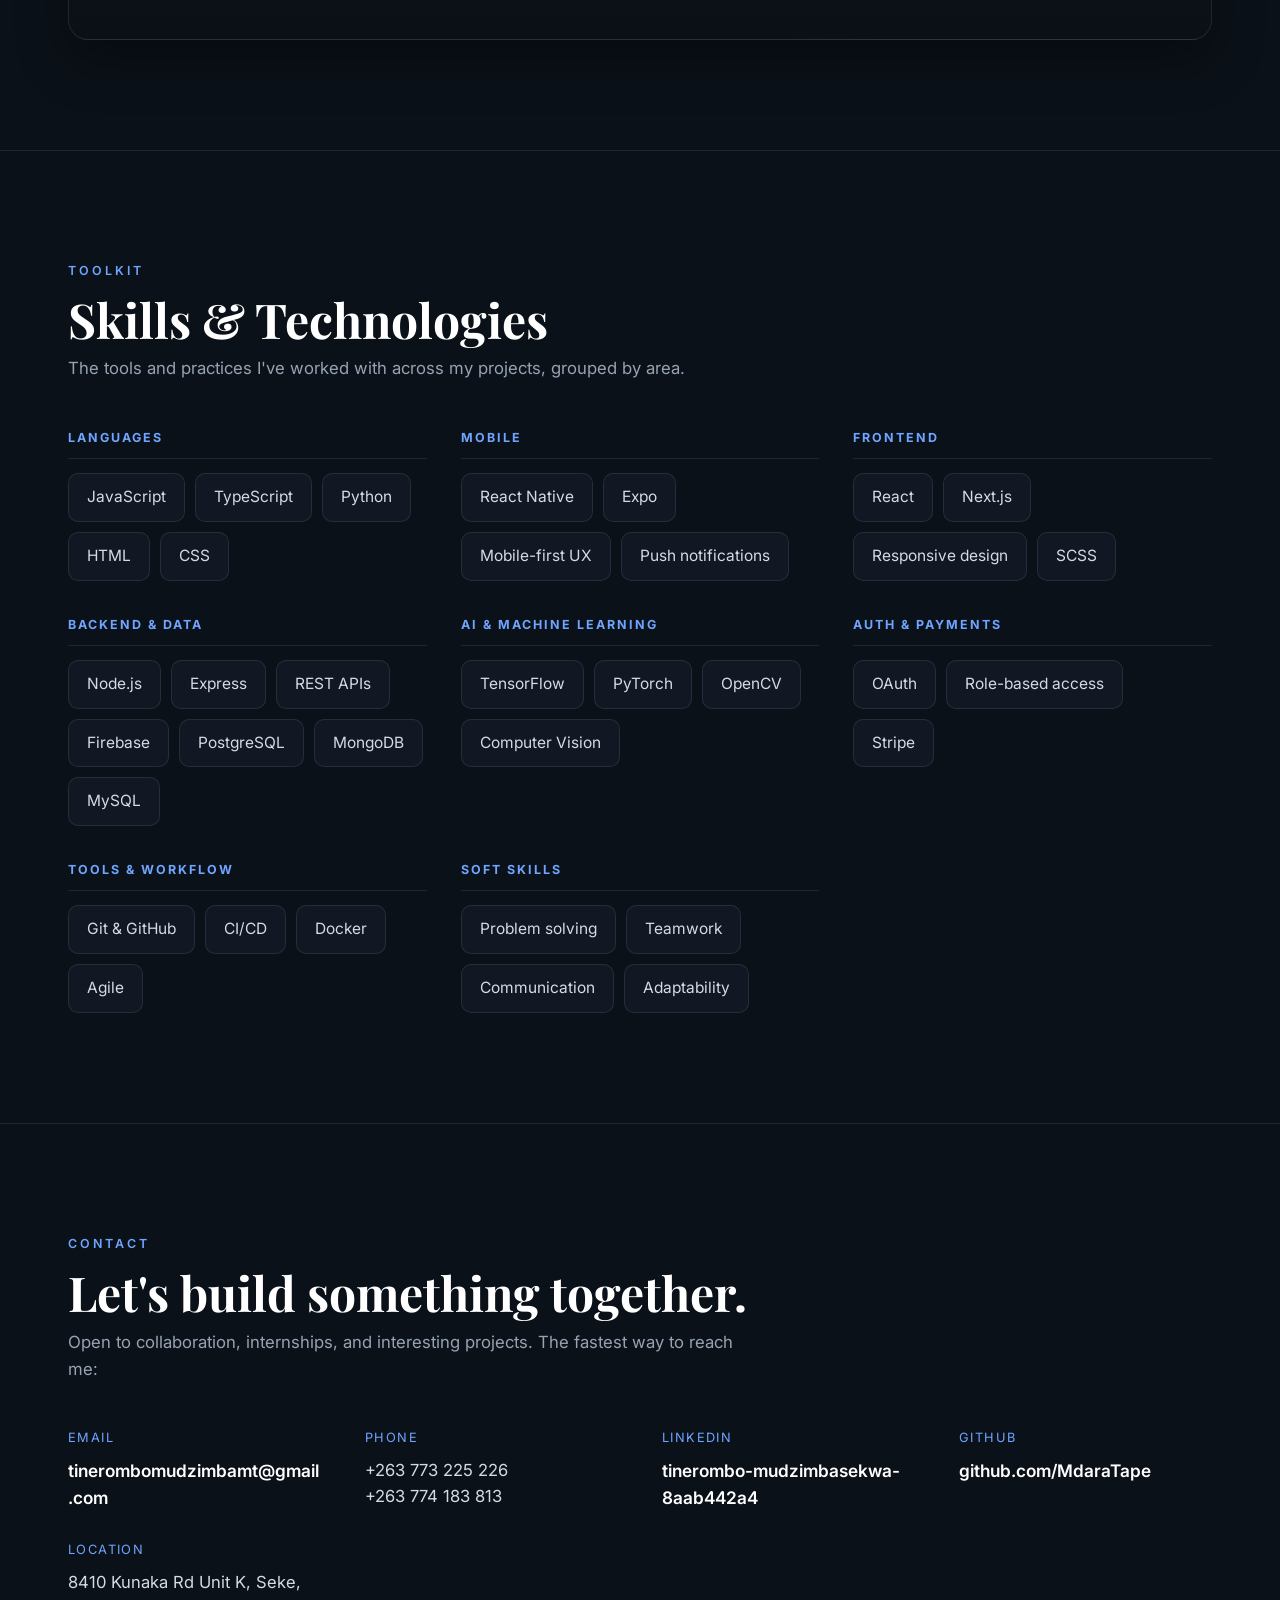
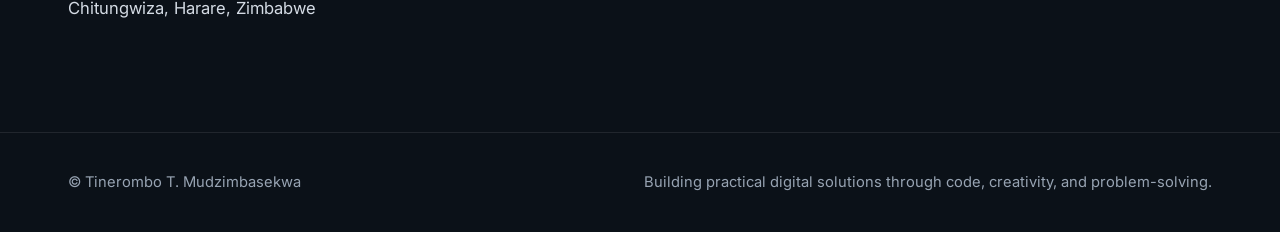
==== commit 6c1c9809: "Skills: categorized groups (no percentages) reflecting real dev stack" ====
--- a/index.html
+++ b/index.html
@@ -280,7 +280,11 @@
     .statix-card .tags{margin-top:20px;display:flex;flex-wrap:wrap;gap:8px}
     .statix-card .tags span{font-size:.8rem;color:var(--muted);border:1px solid var(--line);padding:5px 12px;border-radius:999px}
 
-    .skills{display:flex;flex-wrap:wrap;gap:12px}
+    /* Skills — grouped by category */
+    .skill-cats{display:grid;grid-template-columns:repeat(auto-fit,minmax(300px,1fr));gap:clamp(22px,3vw,34px)}
+    .skill-cat h4{color:var(--accent-2);font-size:.78rem;letter-spacing:2px;text-transform:uppercase;
+      margin:0 0 14px;padding-bottom:10px;border-bottom:1px solid var(--line)}
+    .skills{display:flex;flex-wrap:wrap;gap:10px}
     .skills span{border:1px solid var(--line);background:var(--bg-soft);color:#d4dbe4;padding:11px 18px;border-radius:10px;
       font-size:.97rem;transition:border-color .2s,color .2s,transform .2s}
     .skills span:hover{border-color:var(--accent);color:#fff;transform:translateY(-2px)}
@@ -477,16 +481,42 @@
   <section id="skills">
     <div class="container reveal">
       <p class="kicker">Toolkit</p>
-      <h2 class="h2">Skills</h2>
-      <p class="sub">Technologies and practices I've exercised across my projects.</p>
-      <div class="skills">
-        <span>HTML &amp; CSS</span><span>SCSS</span><span>JavaScript (ES6+)</span><span>TypeScript</span>
-        <span>React</span><span>React Native</span><span>Next.js</span><span>Node.js</span><span>Express</span>
-        <span>Python</span><span>TensorFlow</span><span>PyTorch</span><span>OpenCV</span>
-        <span>REST APIs</span><span>WebSockets</span><span>PostgreSQL</span><span>MySQL</span><span>MongoDB</span><span>Firebase</span>
-        <span>OAuth &amp; Auth</span><span>Stripe payments</span><span>Geolocation &amp; maps</span>
-        <span>Data visualization</span><span>UX/UI patterns</span><span>Testing</span>
-        <span>CI/CD</span><span>Docker</span><span>Git &amp; GitHub</span><span>Offline-first UX</span>
+      <h2 class="h2">Skills &amp; Technologies</h2>
+      <p class="sub">The tools and practices I've worked with across my projects, grouped by area.</p>
+
+      <div class="skill-cats">
+        <div class="skill-cat">
+          <h4>Languages</h4>
+          <div class="skills"><span>JavaScript</span><span>TypeScript</span><span>Python</span><span>HTML</span><span>CSS</span></div>
+        </div>
+        <div class="skill-cat">
+          <h4>Mobile</h4>
+          <div class="skills"><span>React Native</span><span>Expo</span><span>Mobile-first UX</span><span>Push notifications</span></div>
+        </div>
+        <div class="skill-cat">
+          <h4>Frontend</h4>
+          <div class="skills"><span>React</span><span>Next.js</span><span>Responsive design</span><span>SCSS</span></div>
+        </div>
+        <div class="skill-cat">
+          <h4>Backend &amp; Data</h4>
+          <div class="skills"><span>Node.js</span><span>Express</span><span>REST APIs</span><span>Firebase</span><span>PostgreSQL</span><span>MongoDB</span><span>MySQL</span></div>
+        </div>
+        <div class="skill-cat">
+          <h4>AI &amp; Machine Learning</h4>
+          <div class="skills"><span>TensorFlow</span><span>PyTorch</span><span>OpenCV</span><span>Computer Vision</span></div>
+        </div>
+        <div class="skill-cat">
+          <h4>Auth &amp; Payments</h4>
+          <div class="skills"><span>OAuth</span><span>Role-based access</span><span>Stripe</span></div>
+        </div>
+        <div class="skill-cat">
+          <h4>Tools &amp; Workflow</h4>
+          <div class="skills"><span>Git &amp; GitHub</span><span>CI/CD</span><span>Docker</span><span>Agile</span></div>
+        </div>
+        <div class="skill-cat">
+          <h4>Soft Skills</h4>
+          <div class="skills"><span>Problem solving</span><span>Teamwork</span><span>Communication</span><span>Adaptability</span></div>
+        </div>
       </div>
     </div>
   </section>
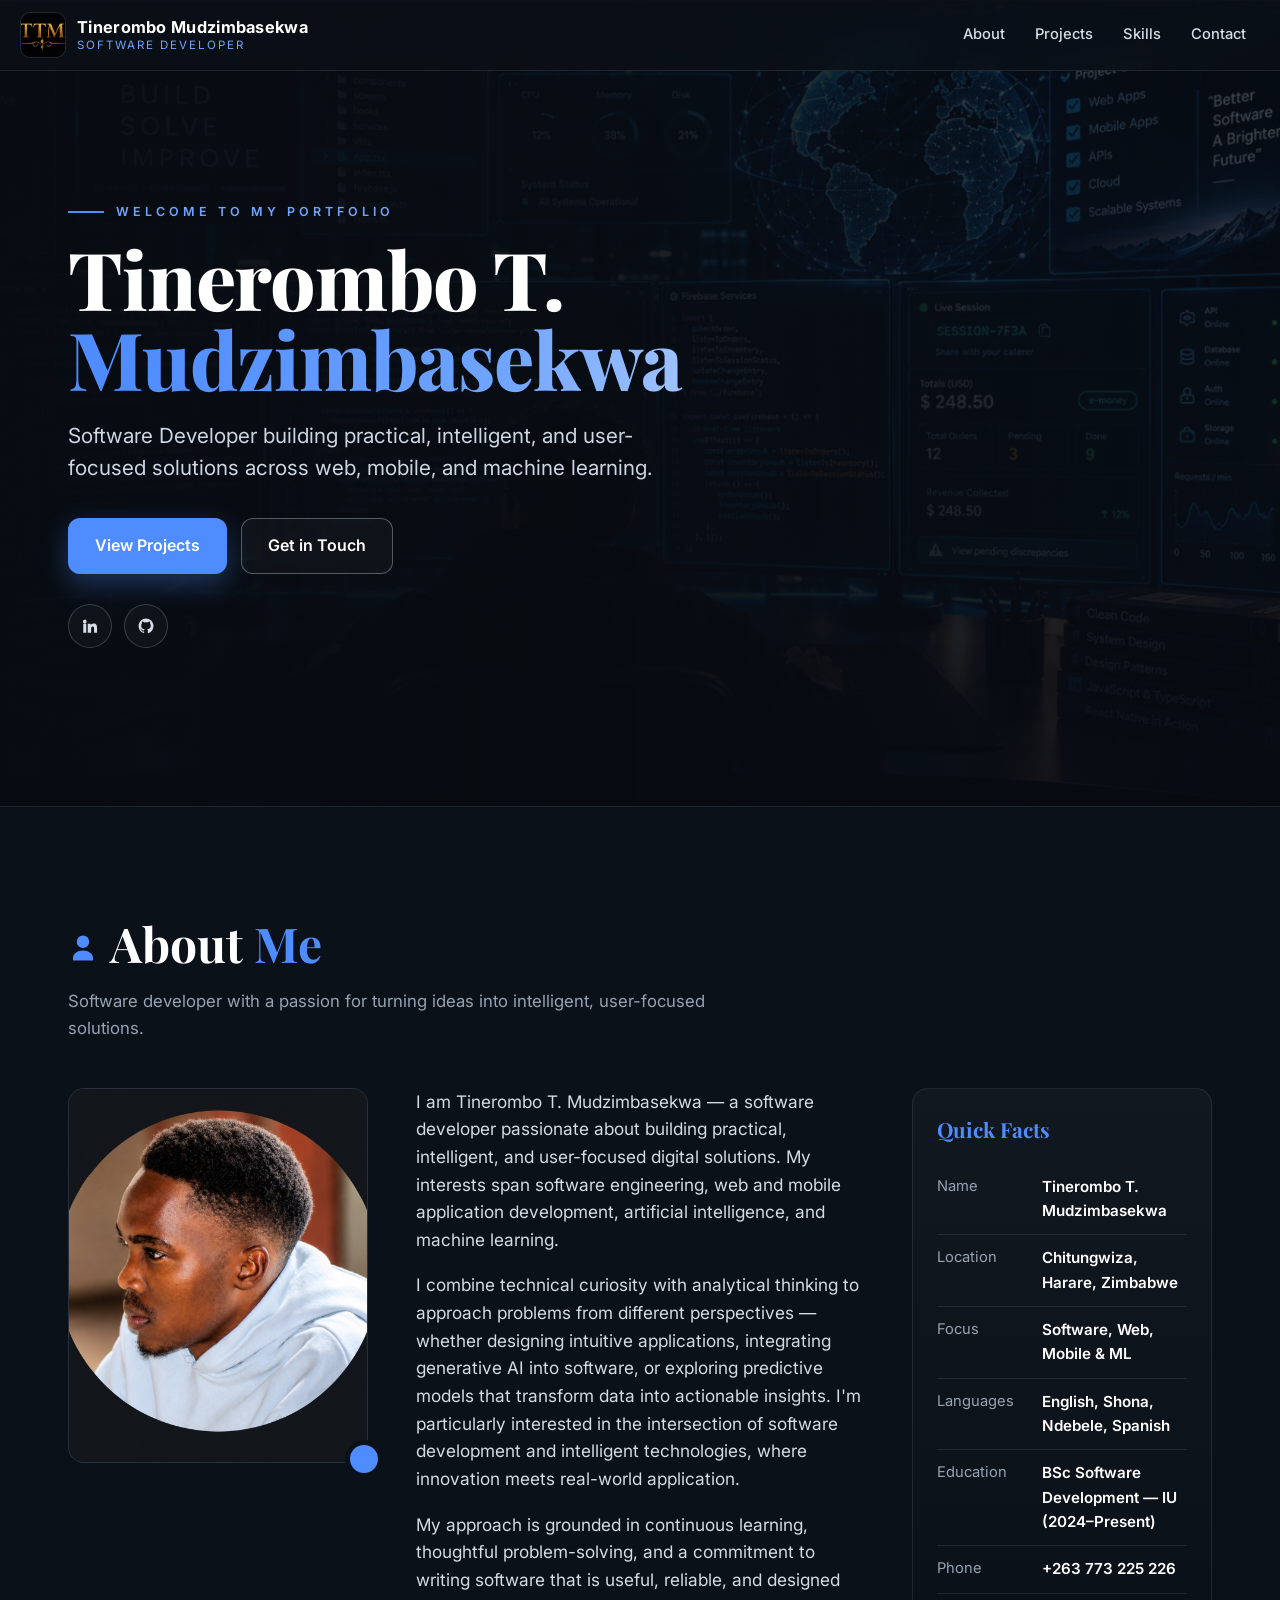
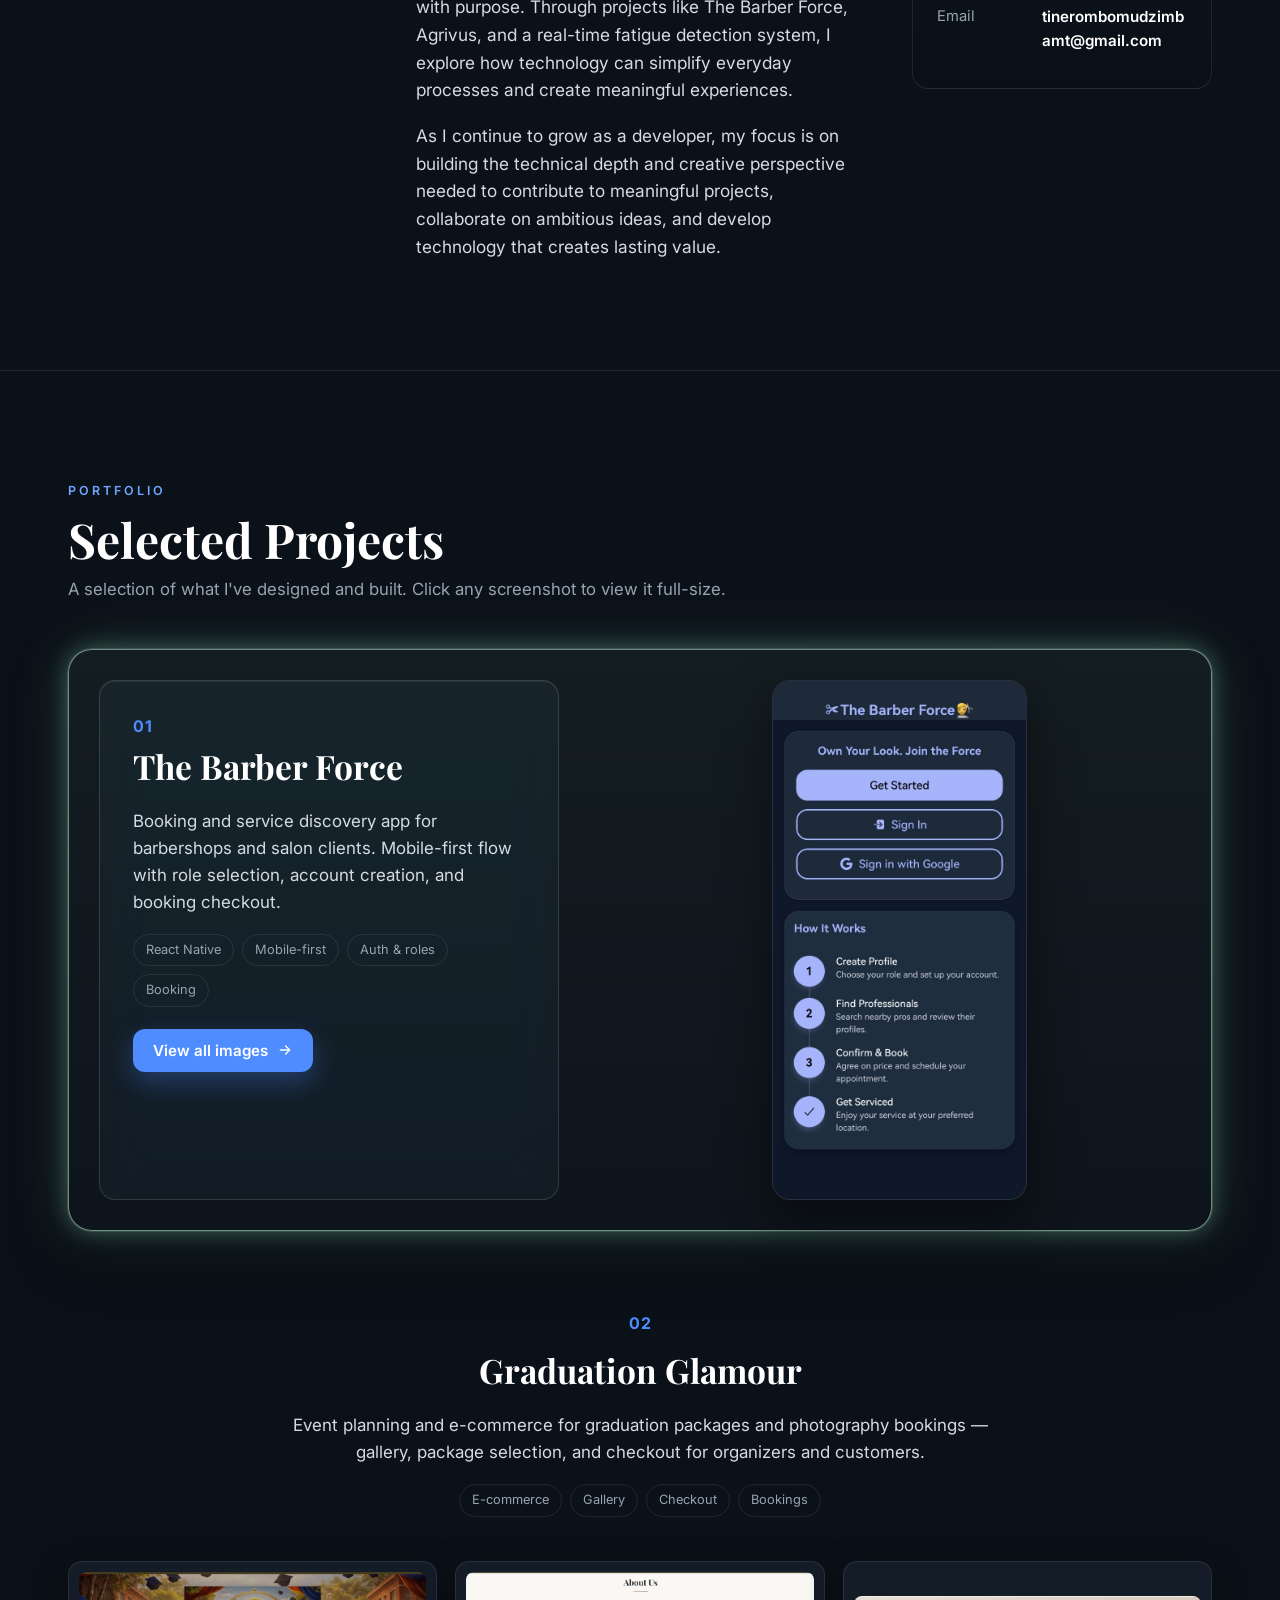
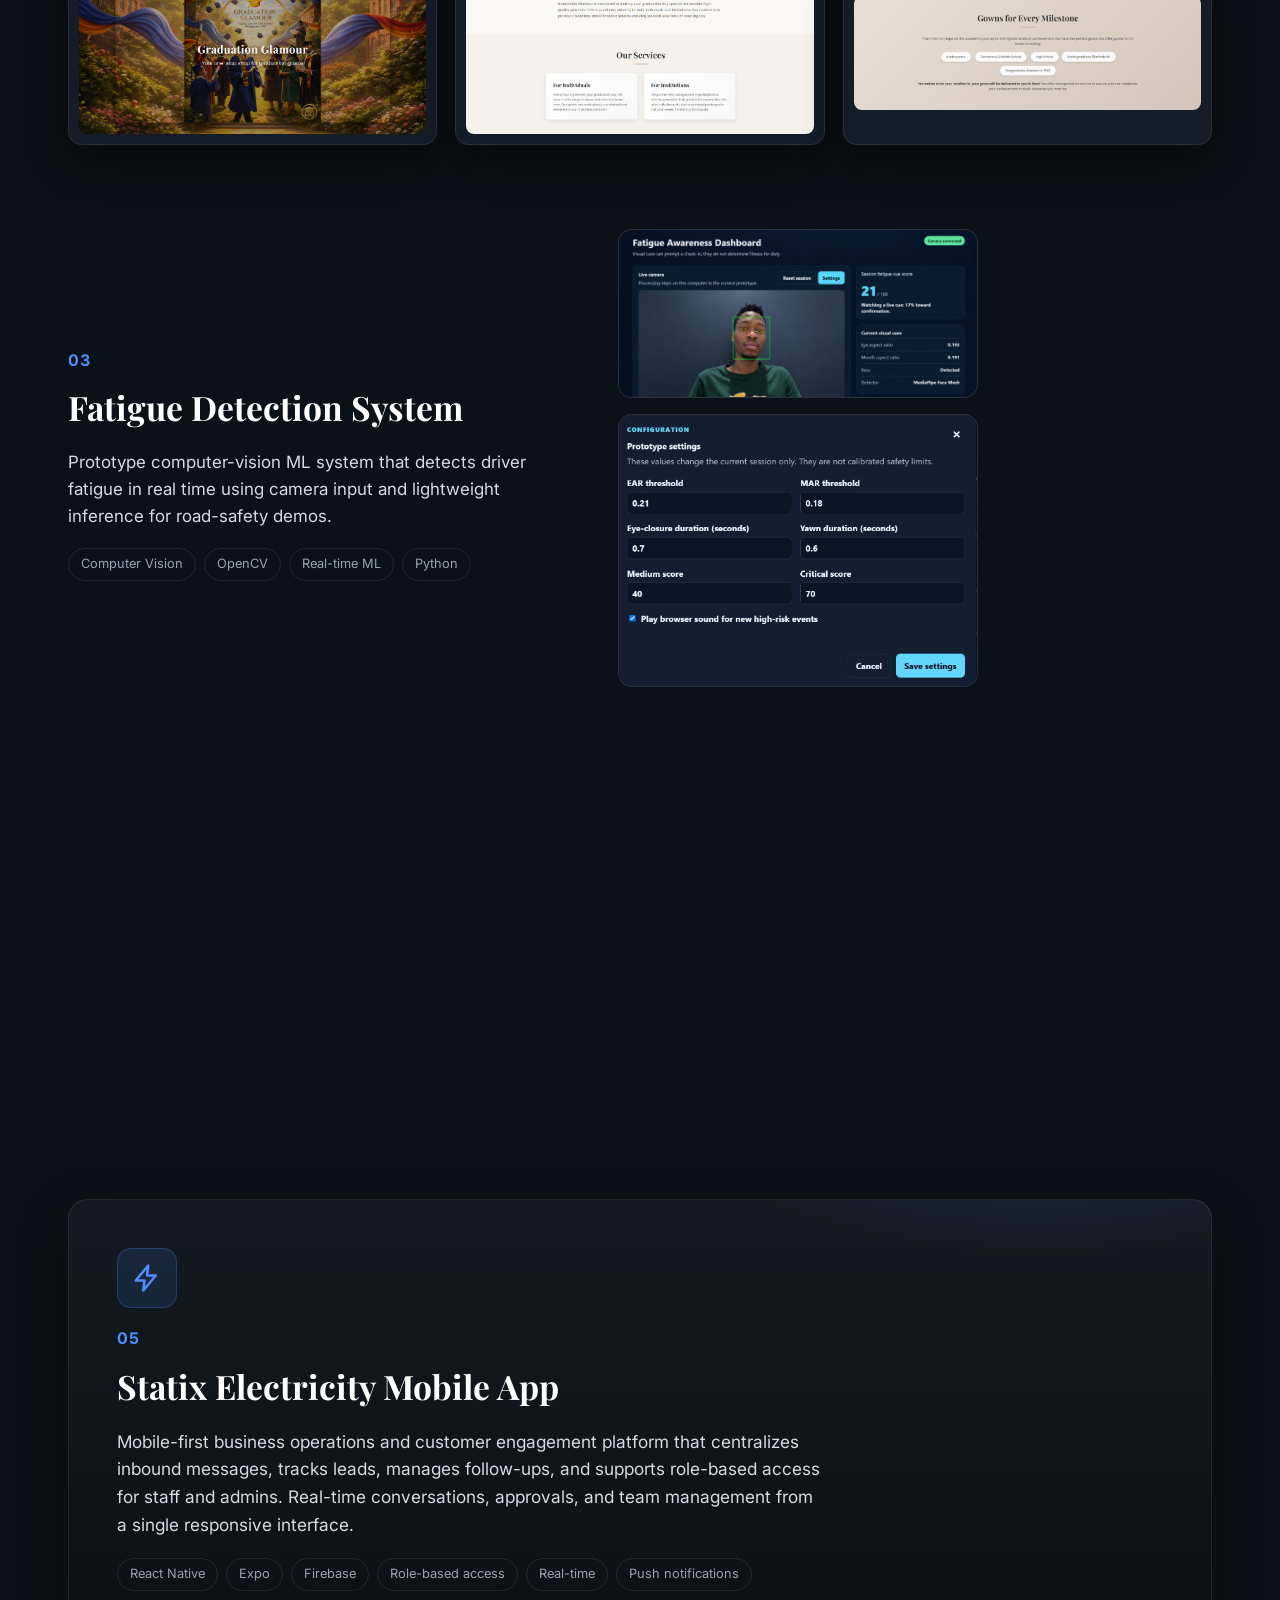
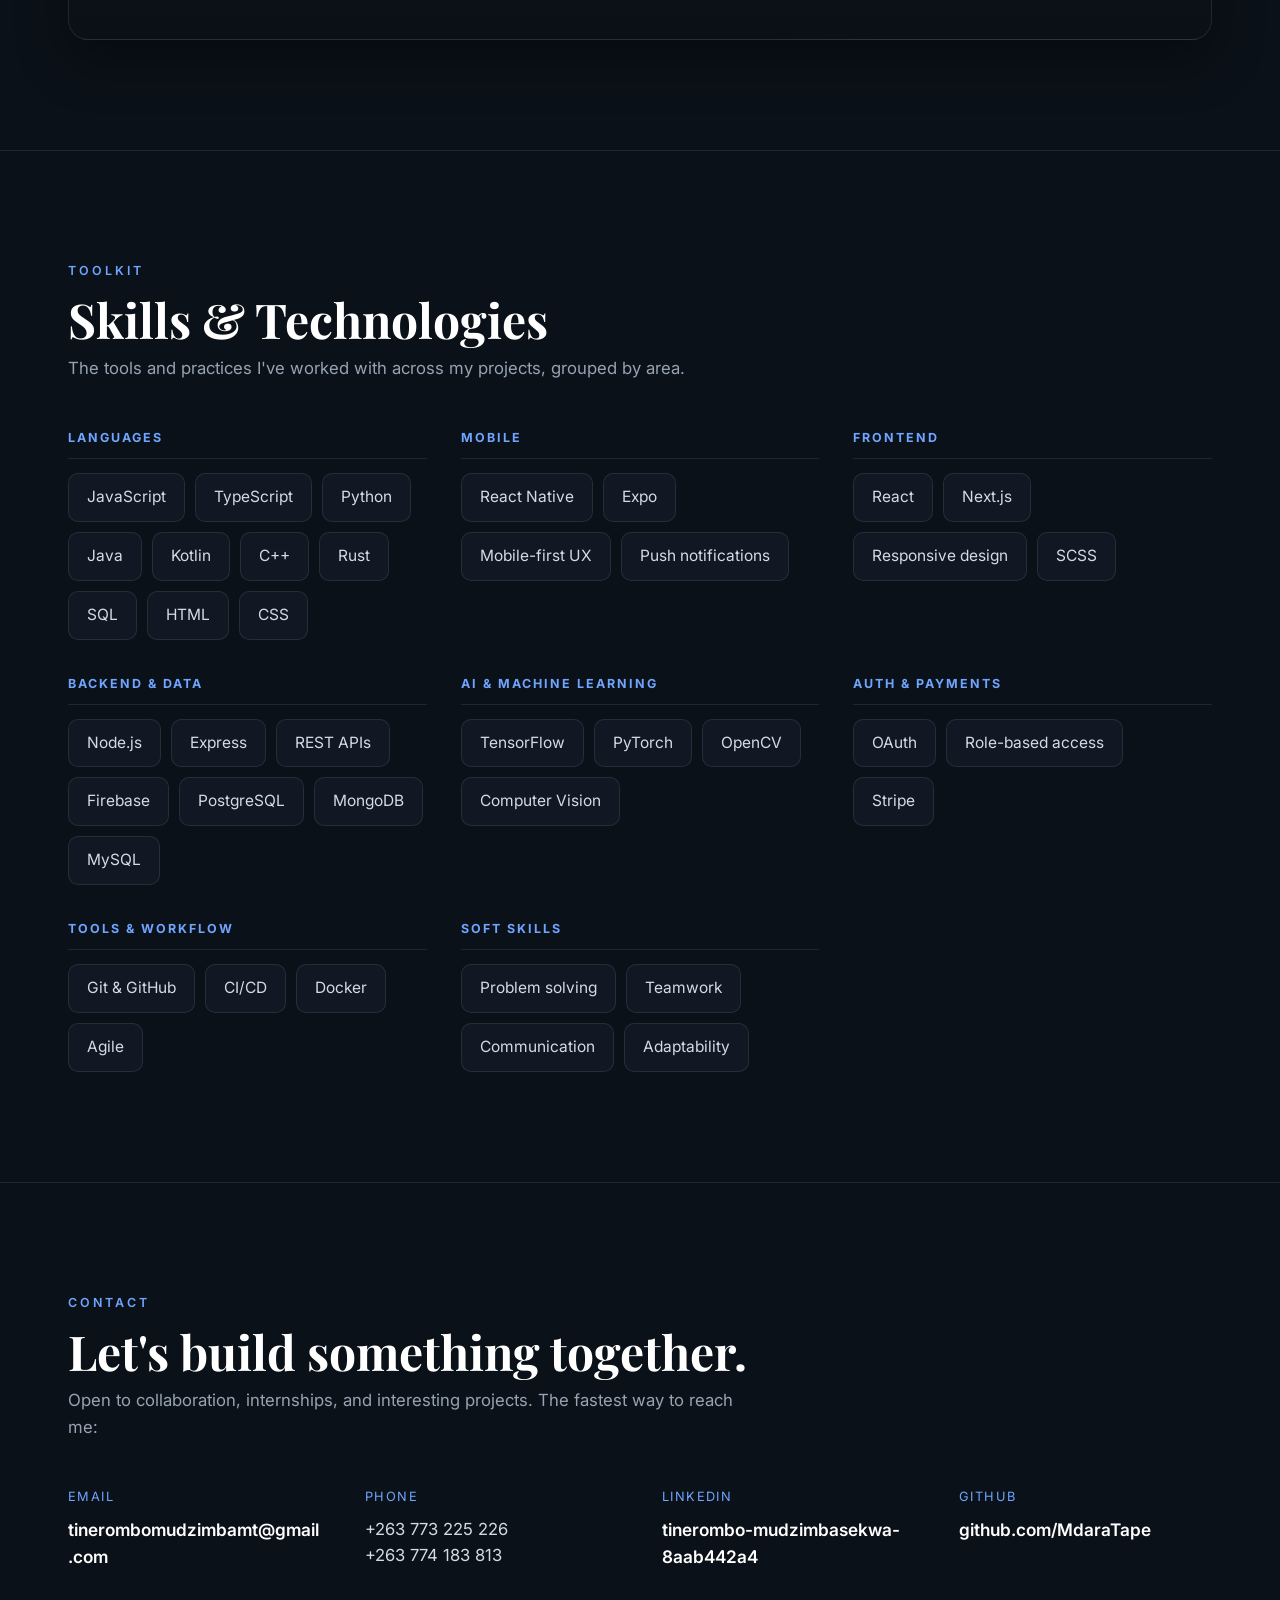
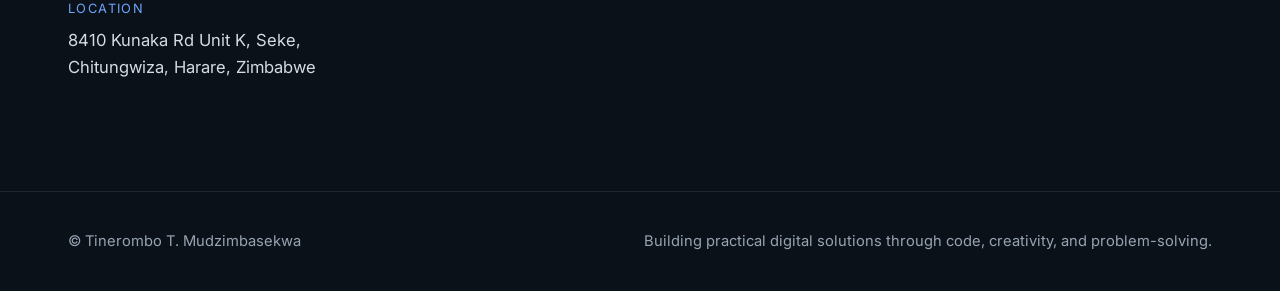
==== commit 65e5ff4b: "Add Java/Kotlin/C++/Rust/SQL to Languages skills; add spoken languages to Quick Facts" ====
--- a/index.html
+++ b/index.html
@@ -386,6 +386,7 @@
           <div class="qf-row"><span class="k">Name</span><span class="v">Tinerombo T. Mudzimbasekwa</span></div>
           <div class="qf-row"><span class="k">Location</span><span class="v">Chitungwiza, Harare, Zimbabwe</span></div>
           <div class="qf-row"><span class="k">Focus</span><span class="v">Software, Web, Mobile &amp; ML</span></div>
+          <div class="qf-row"><span class="k">Languages</span><span class="v">English, Shona, Ndebele, Spanish</span></div>
           <div class="qf-row"><span class="k">Education</span><span class="v">BSc Software Development — IU (2024–Present)</span></div>
           <div class="qf-row"><span class="k">Phone</span><span class="v">+263 773 225 226</span></div>
           <div class="qf-row"><span class="k">Email</span><span class="v"><a href="mailto:tinerombomudzimbamt@gmail.com">tinerombomudzimbamt@gmail.com</a></span></div>
@@ -487,7 +488,7 @@
       <div class="skill-cats">
         <div class="skill-cat">
           <h4>Languages</h4>
-          <div class="skills"><span>JavaScript</span><span>TypeScript</span><span>Python</span><span>HTML</span><span>CSS</span></div>
+          <div class="skills"><span>JavaScript</span><span>TypeScript</span><span>Python</span><span>Java</span><span>Kotlin</span><span>C++</span><span>Rust</span><span>SQL</span><span>HTML</span><span>CSS</span></div>
         </div>
         <div class="skill-cat">
           <h4>Mobile</h4>
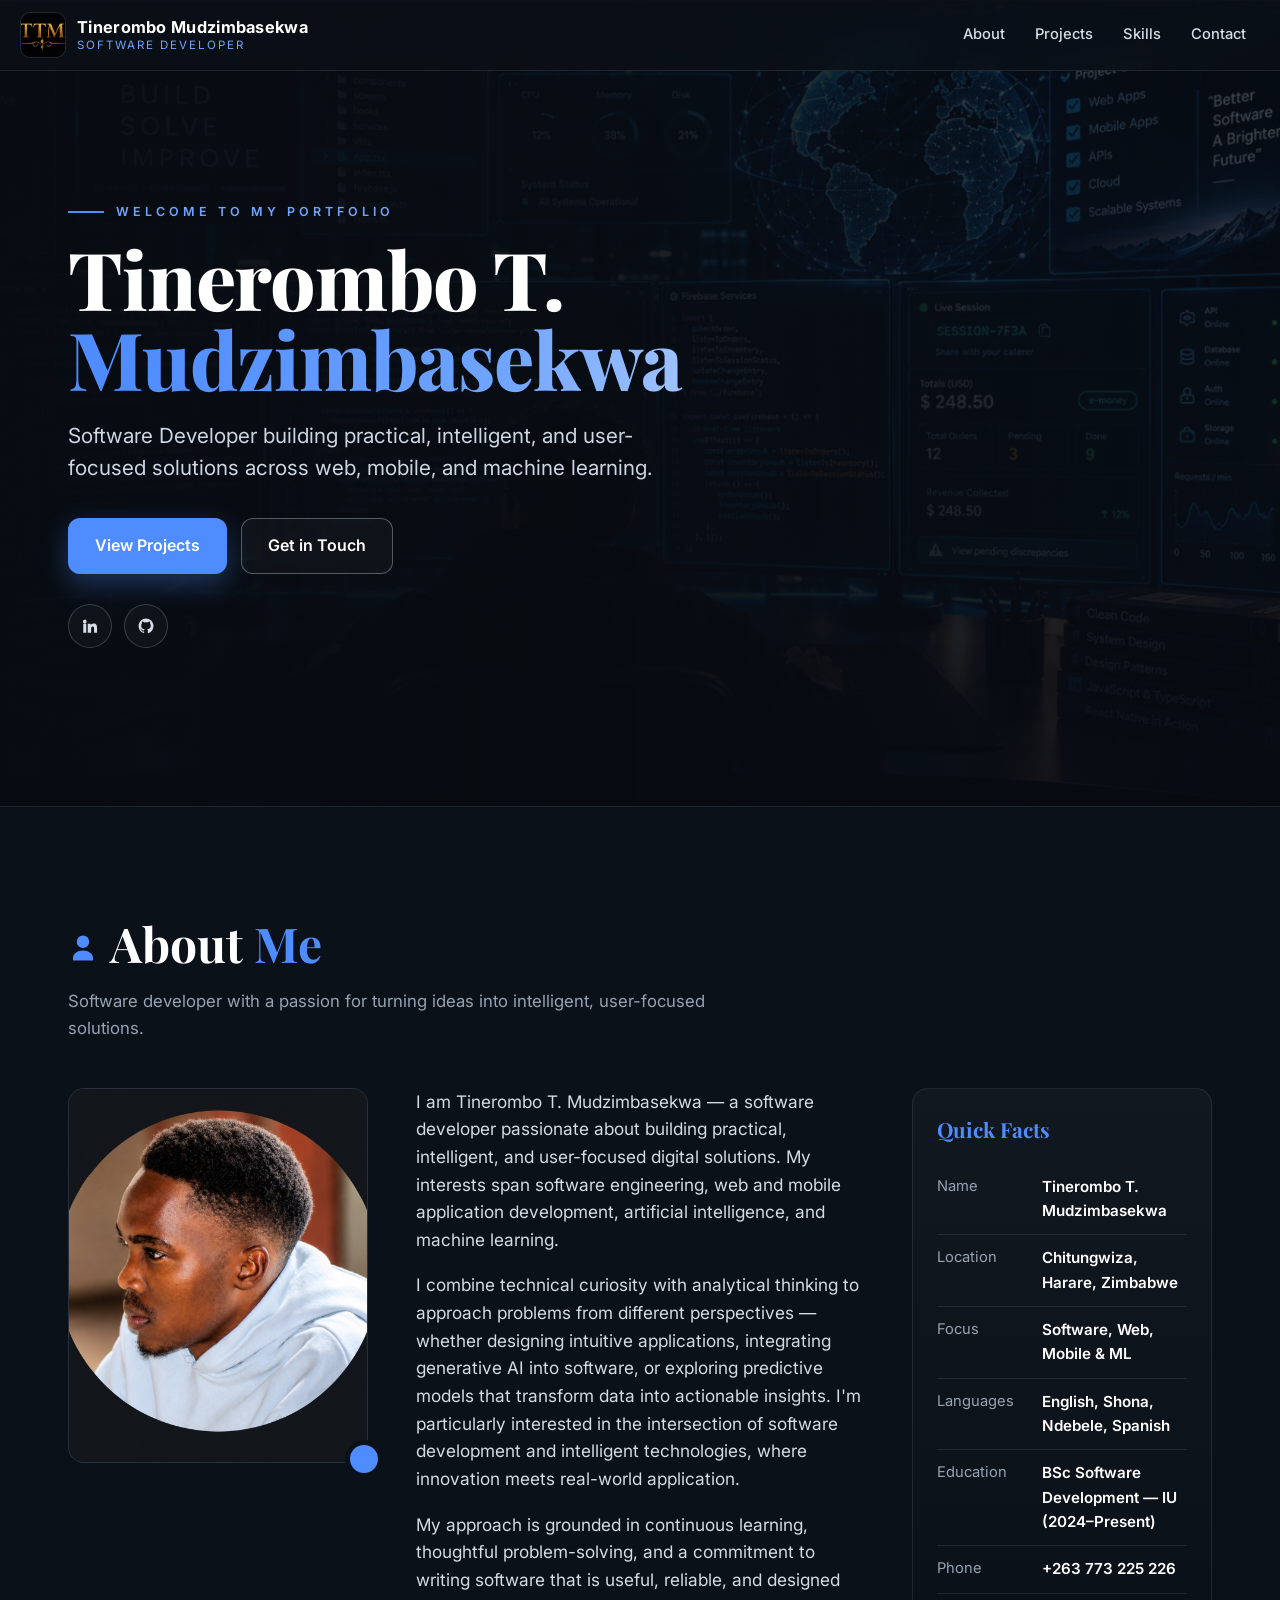
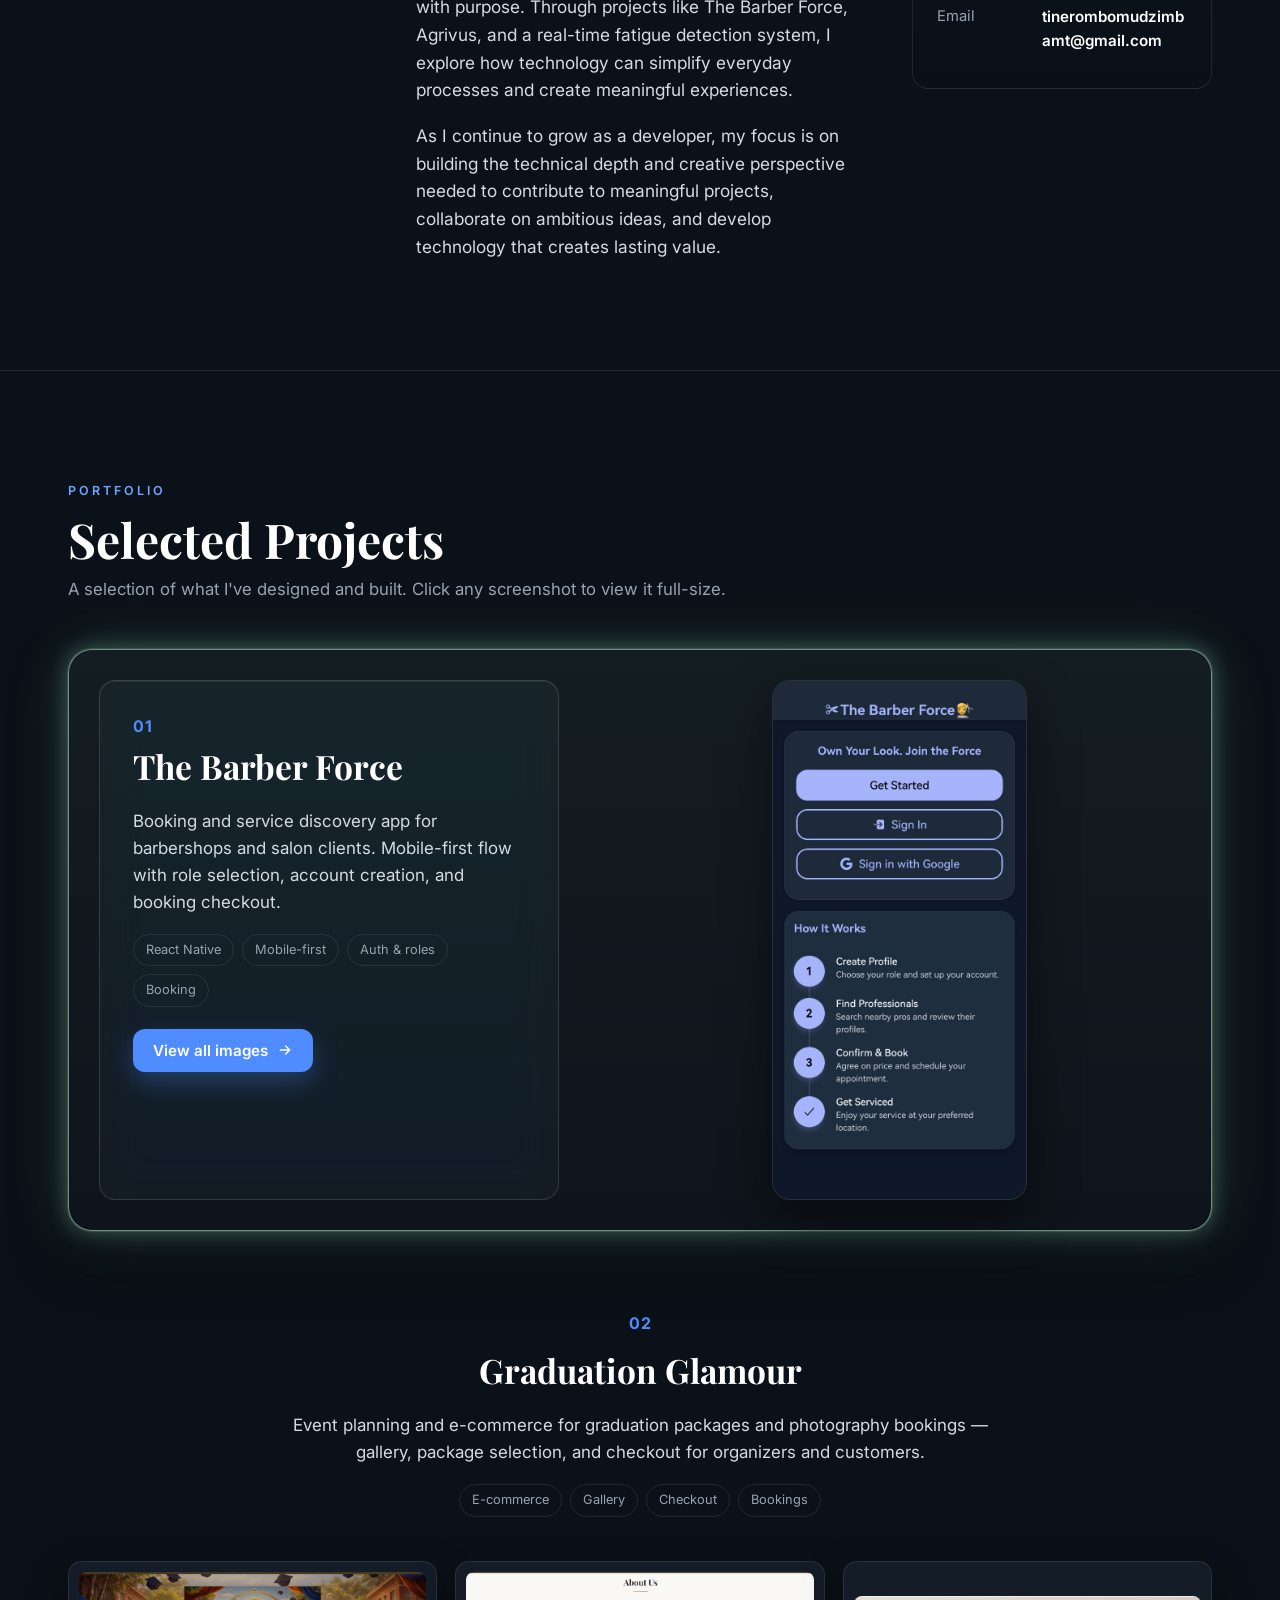
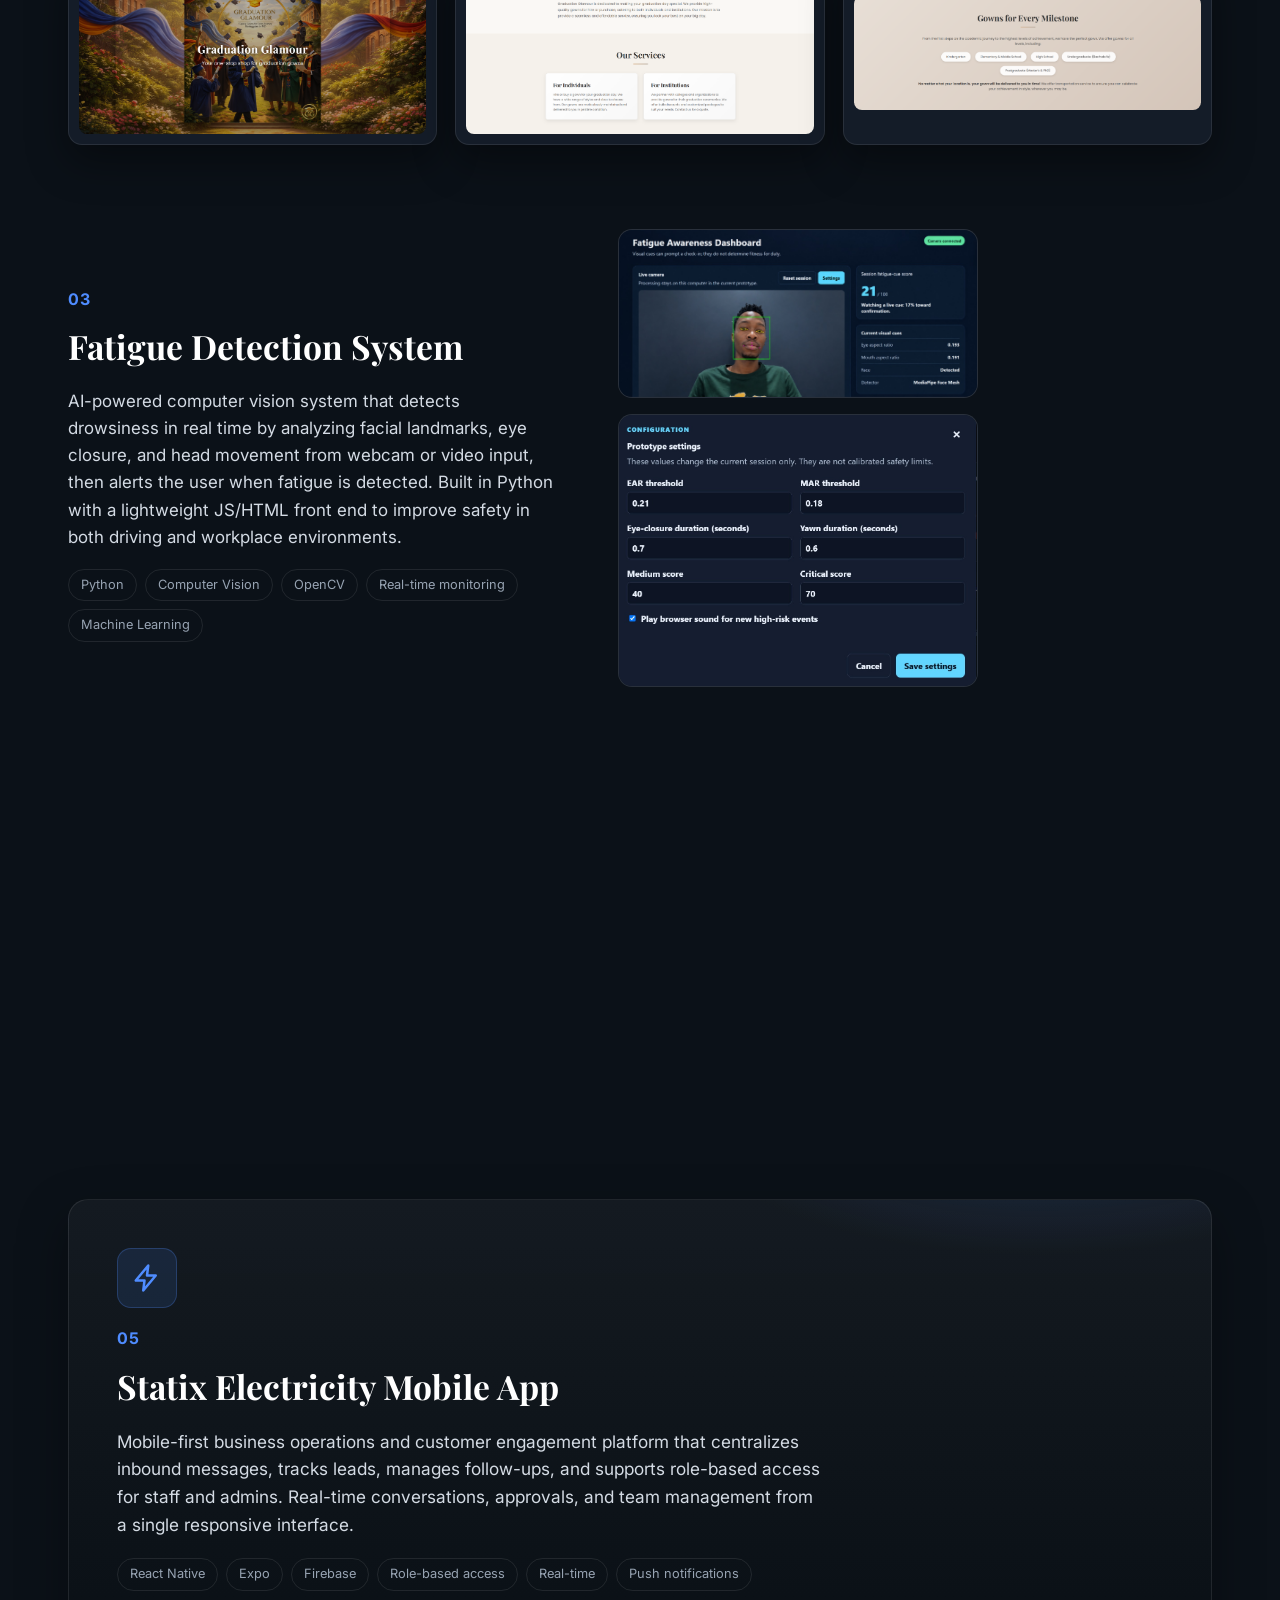
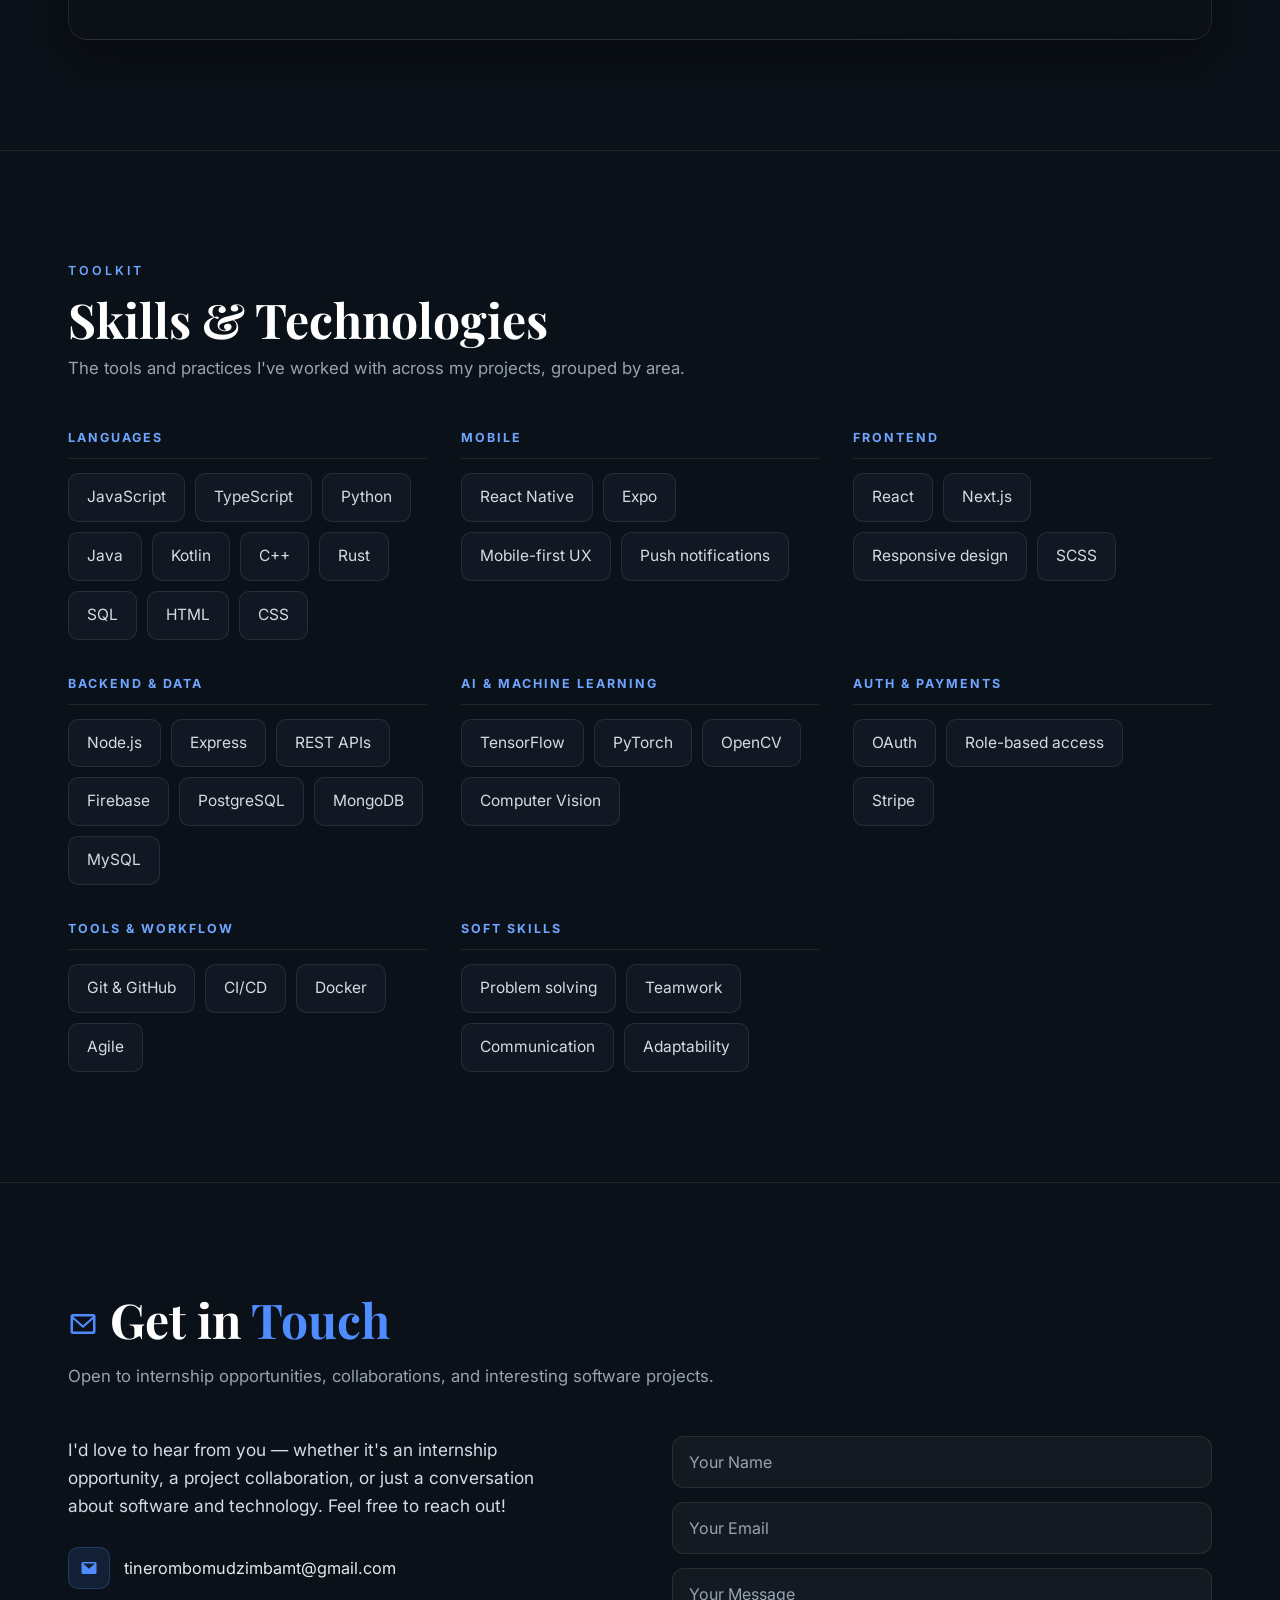
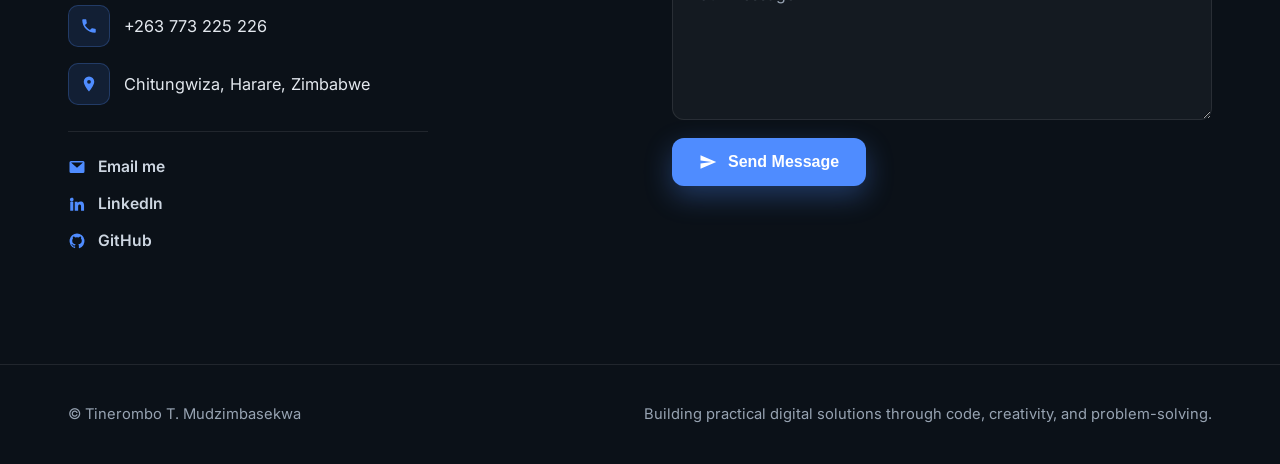
==== commit fd155877: "Fatigue: correct description (driving + workplace); Contact: two-column intro/details/socials + mess" ====
--- a/index.html
+++ b/index.html
@@ -289,11 +289,31 @@
       font-size:.97rem;transition:border-color .2s,color .2s,transform .2s}
     .skills span:hover{border-color:var(--accent);color:#fff;transform:translateY(-2px)}
 
-    .contact-grid{display:grid;grid-template-columns:repeat(auto-fit,minmax(230px,1fr));gap:28px 44px;margin-top:40px}
-    .contact-item .label{color:var(--accent-2);font-size:.8rem;letter-spacing:1.4px;text-transform:uppercase;margin:0 0 8px}
-    .contact-item a{color:#fff;font-size:1.08rem;font-weight:600;word-break:break-word;border-bottom:1px solid transparent;transition:border-color .2s}
-    .contact-item a:hover{border-color:var(--accent)}
-    .contact-item p{margin:0;color:#d4dbe4;font-size:1.04rem}
+    /* Contact — intro + details + socials | form */
+    .contact-layout{display:grid;grid-template-columns:1fr 1fr;gap:clamp(32px,5vw,64px);margin-top:40px;align-items:start}
+    @media(max-width:820px){.contact-layout{grid-template-columns:1fr}}
+    .contact-intro{color:#d4dbe4;font-size:1.08rem;margin:0 0 28px;max-width:46ch}
+    .contact-lines{list-style:none;padding:0;margin:0 0 26px;display:flex;flex-direction:column;gap:16px}
+    .contact-lines li{display:flex;align-items:center;gap:14px;color:#e3e8ee;font-size:1.02rem}
+    .contact-lines a{color:#e3e8ee}
+    .contact-lines a:hover{color:var(--accent-2)}
+    .ci{width:42px;height:42px;flex:0 0 auto;border-radius:10px;display:flex;align-items:center;justify-content:center;
+      background:rgba(79,140,255,0.12);border:1px solid rgba(79,140,255,0.25);color:var(--accent)}
+    .ci svg{width:18px;height:18px;fill:currentColor}
+    .contact-socials{display:flex;flex-direction:column;gap:12px;border-top:1px solid var(--line);padding-top:22px;max-width:360px}
+    .contact-socials a{display:flex;align-items:center;gap:12px;color:#cdd6e1;font-weight:600;font-size:.98rem;transition:color .18s}
+    .contact-socials a:hover{color:#fff}
+    .contact-socials svg{width:18px;height:18px;fill:currentColor;color:var(--accent)}
+    /* form */
+    .contact-form{display:flex;flex-direction:column;gap:14px}
+    .contact-form input,.contact-form textarea{
+      width:100%;background:rgba(255,255,255,0.04);border:1px solid var(--line);border-radius:12px;
+      color:#fff;font-family:var(--sans);font-size:1rem;padding:15px 16px;resize:vertical;
+      transition:border-color .18s,background .18s}
+    .contact-form input::placeholder,.contact-form textarea::placeholder{color:var(--muted)}
+    .contact-form input:focus,.contact-form textarea:focus{outline:none;border-color:var(--accent);background:rgba(79,140,255,0.07)}
+    .cf-send{align-self:flex-start;margin-top:4px}
+    .cf-send svg{margin-right:2px}
 
     footer{padding:38px 0;color:var(--muted);font-size:.92rem;border-top:1px solid var(--line)}
     footer .container{display:flex;justify-content:space-between;gap:16px;flex-wrap:wrap}
@@ -440,8 +460,8 @@
         <div class="info">
           <span class="pnum">03</span>
           <h3>Fatigue Detection System</h3>
-          <p class="desc">Prototype computer-vision ML system that detects driver fatigue in real time using camera input and lightweight inference for road-safety demos.</p>
-          <div class="tags"><span>Computer Vision</span><span>OpenCV</span><span>Real-time ML</span><span>Python</span></div>
+          <p class="desc">AI-powered computer vision system that detects drowsiness in real time by analyzing facial landmarks, eye closure, and head movement from webcam or video input, then alerts the user when fatigue is detected. Built in Python with a lightweight JS/HTML front end to improve safety in both driving and workplace environments.</p>
+          <div class="tags"><span>Python</span><span>Computer Vision</span><span>OpenCV</span><span>Real-time monitoring</span><span>Machine Learning</span></div>
         </div>
         <div class="media">
           <div class="shelf few">
@@ -525,15 +545,49 @@
   <!-- CONTACT -->
   <section id="contact">
     <div class="container reveal">
-      <p class="kicker">Contact</p>
-      <h2 class="h2">Let's build something together.</h2>
-      <p class="sub">Open to collaboration, internships, and interesting projects. The fastest way to reach me:</p>
-      <div class="contact-grid">
-        <div class="contact-item"><p class="label">Email</p><a href="mailto:tinerombomudzimbamt@gmail.com">tinerombomudzimbamt@gmail.com</a></div>
-        <div class="contact-item"><p class="label">Phone</p><p>+263 773 225 226<br>+263 774 183 813</p></div>
-        <div class="contact-item"><p class="label">LinkedIn</p><a href="https://www.linkedin.com/in/tinerombo-mudzimbasekwa-8aab442a4" target="_blank" rel="noopener noreferrer">tinerombo-mudzimbasekwa-8aab442a4</a></div>
-        <div class="contact-item"><p class="label">GitHub</p><a href="https://github.com/MdaraTape" target="_blank" rel="noopener noreferrer">github.com/MdaraTape</a></div>
-        <div class="contact-item"><p class="label">Location</p><p>8410 Kunaka Rd Unit K, Seke,<br>Chitungwiza, Harare, Zimbabwe</p></div>
+      <div class="about-head">
+        <svg class="ico" viewBox="0 0 24 24" aria-hidden="true"><path d="M4 4h16a2 2 0 0 1 2 2v12a2 2 0 0 1-2 2H4a2 2 0 0 1-2-2V6a2 2 0 0 1 2-2zm0 2v.01L12 13l8-6.99V6H4zm16 2.24-8 7-8-7V18h16V8.24z"/></svg>
+        <h2 class="h2">Get in <span style="color:var(--accent)">Touch</span></h2>
+      </div>
+      <p class="sub">Open to internship opportunities, collaborations, and interesting software projects.</p>
+
+      <div class="contact-layout">
+        <!-- LEFT: intro + details + socials -->
+        <div class="contact-left">
+          <p class="contact-intro">I'd love to hear from you — whether it's an internship opportunity, a project collaboration, or just a conversation about software and technology. Feel free to reach out!</p>
+
+          <ul class="contact-lines">
+            <li>
+              <span class="ci"><svg viewBox="0 0 24 24"><path d="M4 4h16a2 2 0 0 1 2 2v12a2 2 0 0 1-2 2H4a2 2 0 0 1-2-2V6a2 2 0 0 1 2-2zm0 2v.01L12 13l8-6.99V6H4z"/></svg></span>
+              <a href="mailto:tinerombomudzimbamt@gmail.com">tinerombomudzimbamt@gmail.com</a>
+            </li>
+            <li>
+              <span class="ci"><svg viewBox="0 0 24 24"><path d="M6.6 10.8c1.4 2.8 3.8 5.1 6.6 6.6l2.2-2.2c.3-.3.7-.4 1-.2 1.1.4 2.3.6 3.6.6.6 0 1 .4 1 1V20c0 .6-.4 1-1 1C10.6 21 3 13.4 3 4c0-.6.4-1 1-1h3.5c.6 0 1 .4 1 1 0 1.2.2 2.4.6 3.6.1.4 0 .8-.3 1l-2.2 2.2z"/></svg></span>
+              <span>+263 773 225 226</span>
+            </li>
+            <li>
+              <span class="ci"><svg viewBox="0 0 24 24"><path d="M12 2a7 7 0 0 0-7 7c0 5 7 13 7 13s7-8 7-13a7 7 0 0 0-7-7zm0 9.5A2.5 2.5 0 1 1 12 6.5a2.5 2.5 0 0 1 0 5z"/></svg></span>
+              <span>Chitungwiza, Harare, Zimbabwe</span>
+            </li>
+          </ul>
+
+          <div class="contact-socials">
+            <a href="mailto:tinerombomudzimbamt@gmail.com"><svg viewBox="0 0 24 24"><path d="M4 4h16a2 2 0 0 1 2 2v12a2 2 0 0 1-2 2H4a2 2 0 0 1-2-2V6a2 2 0 0 1 2-2zm0 2v.01L12 13l8-6.99V6H4z"/></svg> Email me</a>
+            <a href="https://www.linkedin.com/in/tinerombo-mudzimbasekwa-8aab442a4" target="_blank" rel="noopener noreferrer"><svg viewBox="0 0 24 24"><path d="M4.98 3.5A2.5 2.5 0 1 0 5 8.5a2.5 2.5 0 0 0-.02-5zM3 9h4v12H3zM9 9h3.8v1.7h.05c.53-1 1.84-2.05 3.78-2.05 4.04 0 4.78 2.66 4.78 6.11V21h-4v-5.4c0-1.29-.02-2.95-1.8-2.95-1.8 0-2.08 1.4-2.08 2.85V21H9z"/></svg> LinkedIn</a>
+            <a href="https://github.com/MdaraTape" target="_blank" rel="noopener noreferrer"><svg viewBox="0 0 24 24"><path d="M12 2a10 10 0 0 0-3.16 19.49c.5.09.68-.22.68-.48l-.01-1.7c-2.78.6-3.37-1.34-3.37-1.34-.46-1.16-1.11-1.47-1.11-1.47-.9-.62.07-.6.07-.6 1 .07 1.53 1.03 1.53 1.03.89 1.52 2.34 1.08 2.91.83.09-.65.35-1.08.63-1.33-2.22-.25-4.56-1.11-4.56-4.94 0-1.09.39-1.98 1.03-2.68-.1-.25-.45-1.27.1-2.65 0 0 .84-.27 2.75 1.02a9.5 9.5 0 0 1 5 0c1.91-1.29 2.75-1.02 2.75-1.02.55 1.38.2 2.4.1 2.65.64.7 1.03 1.59 1.03 2.68 0 3.84-2.34 4.68-4.57 4.93.36.31.68.92.68 1.85l-.01 2.75c0 .27.18.58.69.48A10 10 0 0 0 12 2z"/></svg> GitHub</a>
+          </div>
+        </div>
+
+        <!-- RIGHT: message form -->
+        <form class="contact-form" id="contactForm" onsubmit="return sendMessage(event)">
+          <input type="text" id="cfName" placeholder="Your Name" required>
+          <input type="email" id="cfEmail" placeholder="Your Email" required>
+          <textarea id="cfMessage" placeholder="Your Message" rows="6" required></textarea>
+          <button type="submit" class="btn primary cf-send">
+            <svg viewBox="0 0 24 24" width="18" height="18" fill="currentColor"><path d="M2 21l21-9L2 3v7l15 2-15 2z"/></svg>
+            Send Message
+          </button>
+        </form>
       </div>
     </div>
   </section>
@@ -613,6 +667,18 @@
     document.getElementById('galleryClose').addEventListener('click',closeGallery);
 
     document.addEventListener('keydown',function(e){if(e.key==='Escape'){closeLightbox();closeGallery();}});
+
+    // Contact form — opens the visitor's email client with the message prefilled
+    function sendMessage(e){
+      e.preventDefault();
+      var name=document.getElementById('cfName').value.trim();
+      var email=document.getElementById('cfEmail').value.trim();
+      var msg=document.getElementById('cfMessage').value.trim();
+      var subject=encodeURIComponent('Portfolio enquiry from '+name);
+      var body=encodeURIComponent(msg+'\n\n— '+name+' ('+email+')');
+      window.location.href='mailto:tinerombomudzimbamt@gmail.com?subject='+subject+'&body='+body;
+      return false;
+    }
   </script>
 </body>
 </html>
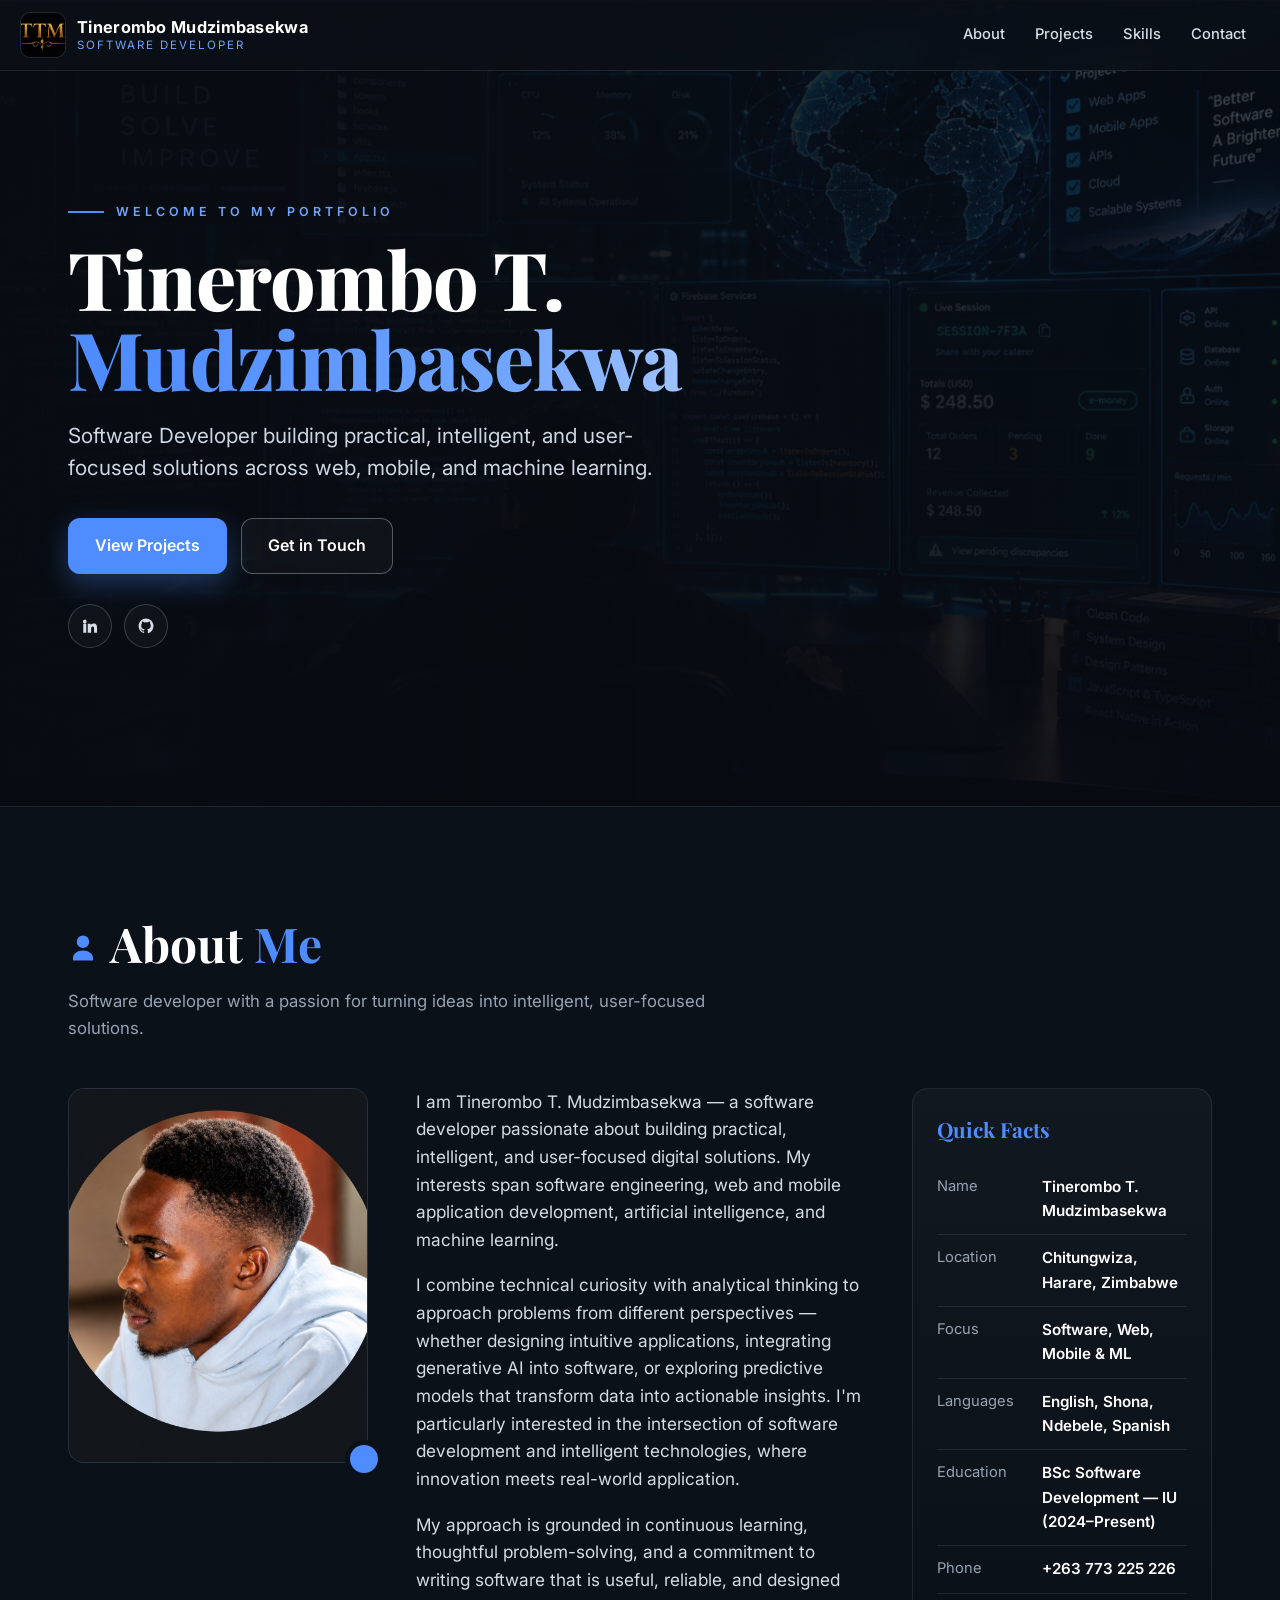
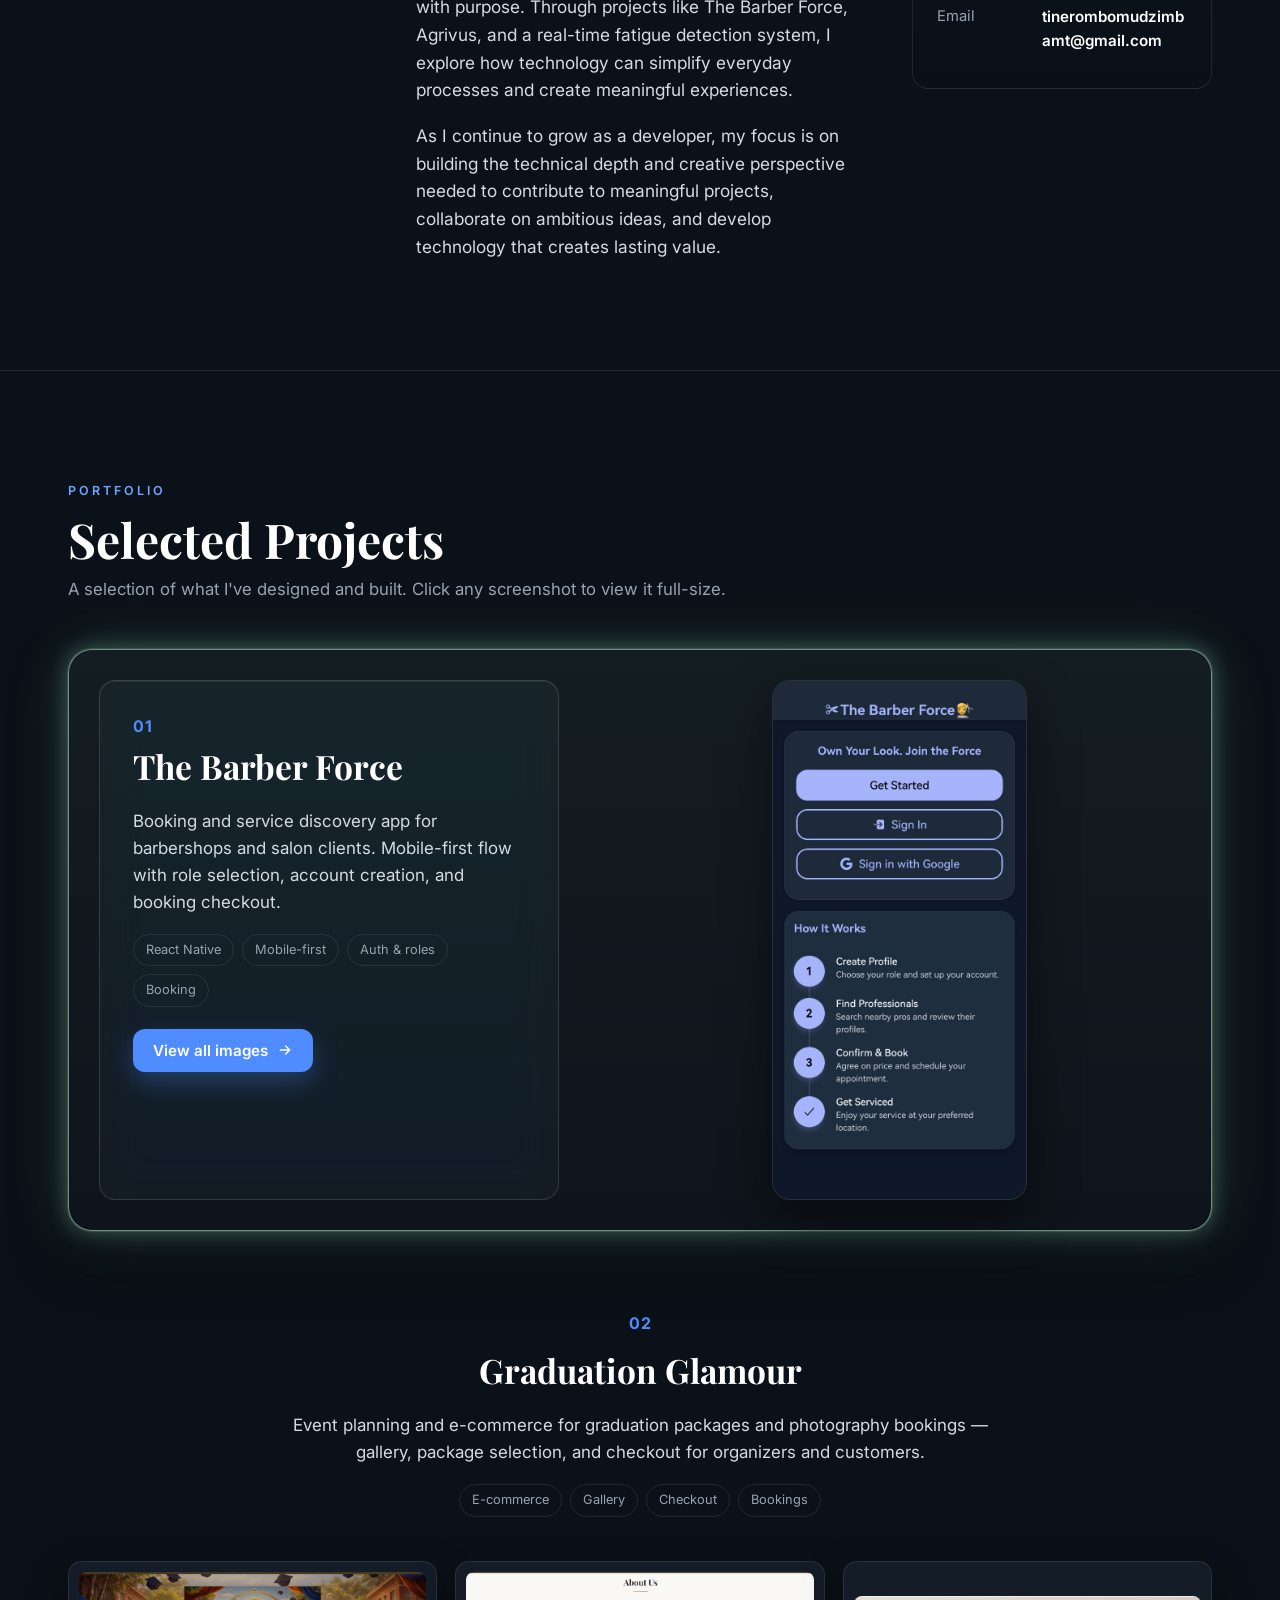
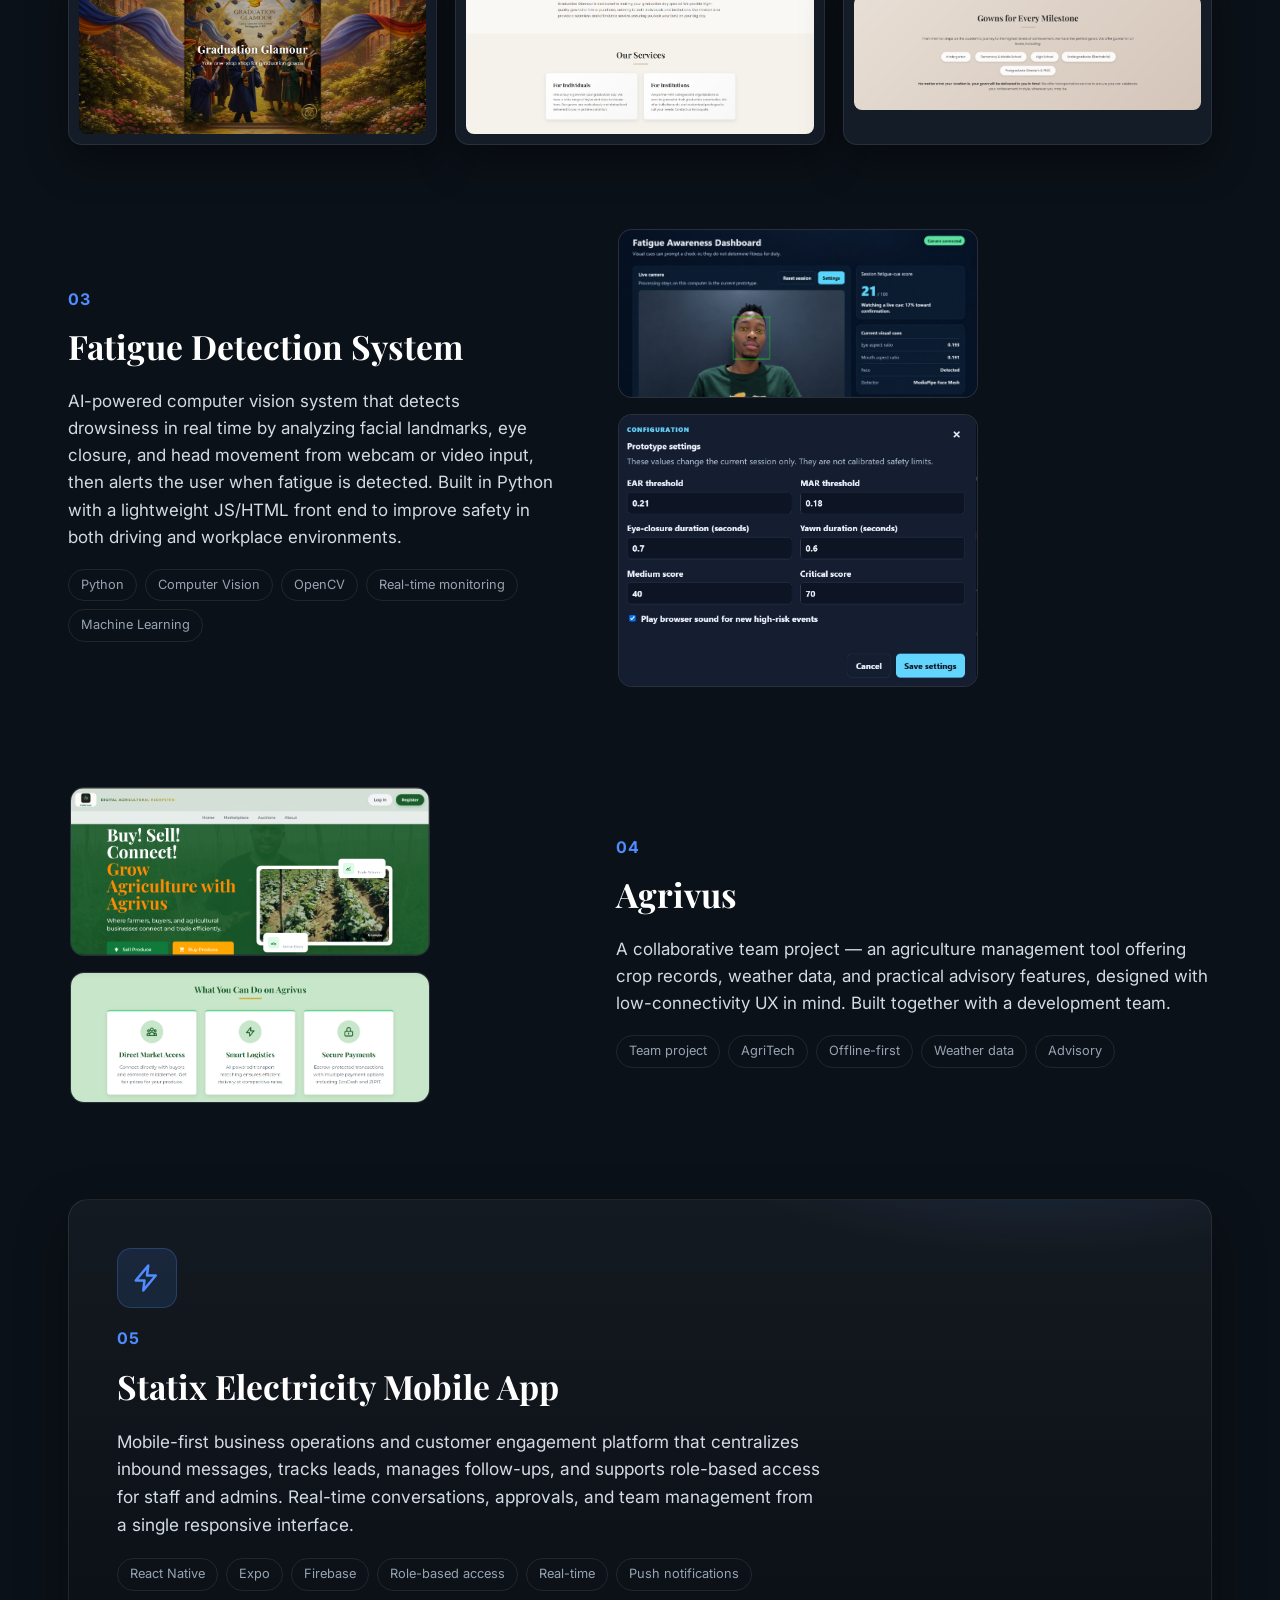
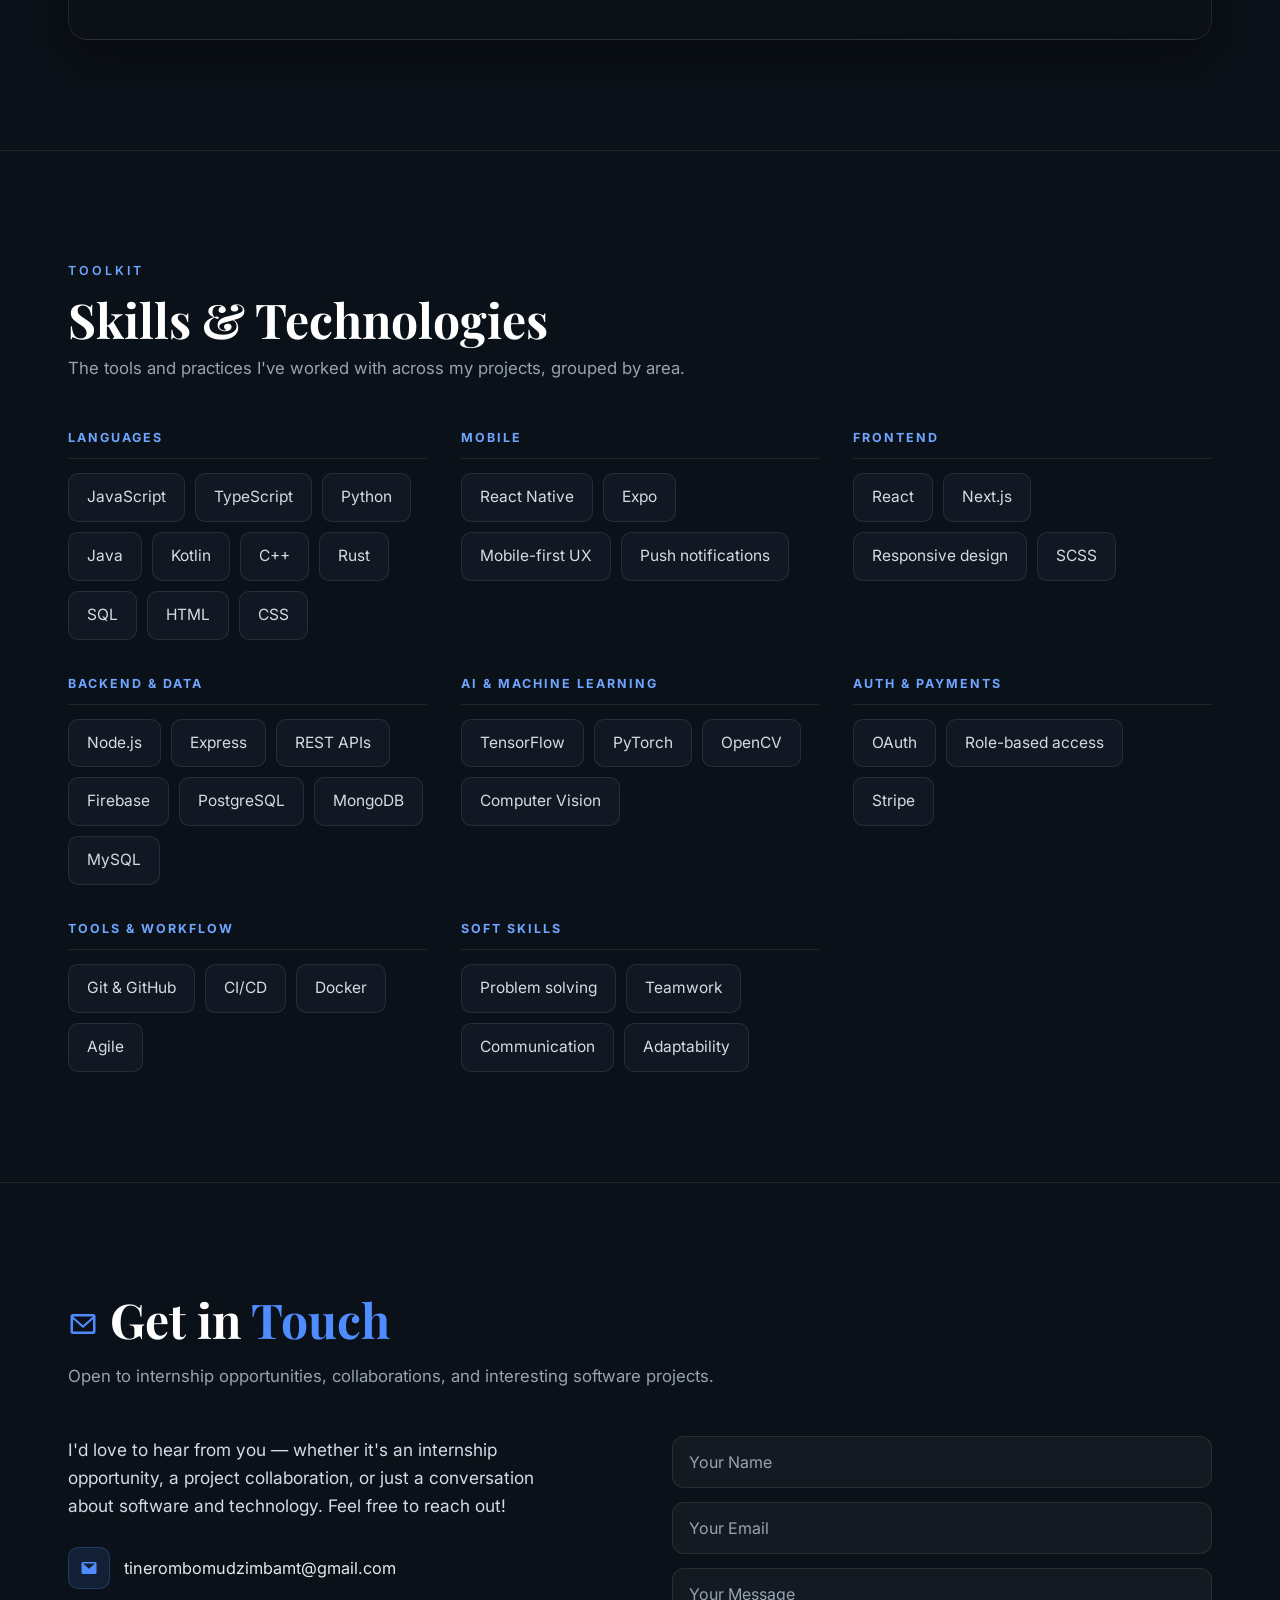
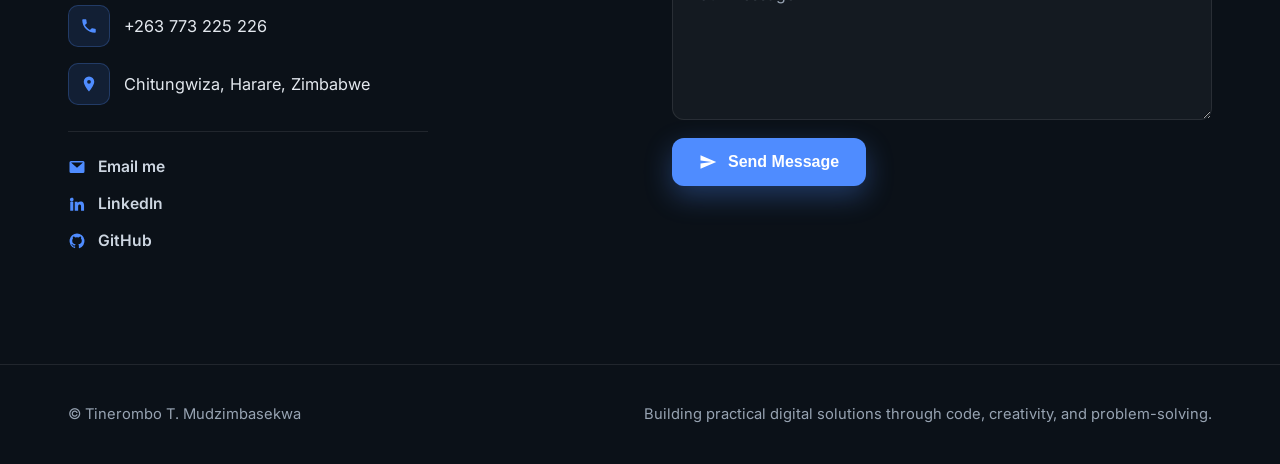
==== commit d55c0711: "Split CSS into styles.css, add README, remove duplicate index_Version3.html" ====
--- a/index.html
+++ b/index.html
@@ -8,328 +8,7 @@
   <link rel="preconnect" href="https://fonts.googleapis.com">
   <link rel="preconnect" href="https://fonts.gstatic.com" crossorigin>
   <link href="https://fonts.googleapis.com/css2?family=Playfair+Display:wght@600;700;800&family=Inter:wght@400;500;600;700&display=swap" rel="stylesheet">
-  <style>
-    :root{
-      /* professional dark slate + steel-blue accent (not gold/brown) */
-      --bg:#0b1118;
-      --bg-soft:#111823;
-      --panel:#141c28;
-      --ink:#eef2f7;
-      --muted:#97a3b2;
-      --line:rgba(255,255,255,0.09);
-      --accent:#4f8cff;      /* steel blue */
-      --accent-2:#6fa5ff;
-      --accent-ink:#06101f;
-      --maxw:1240px;
-      --serif:"Playfair Display", Georgia, "Times New Roman", serif;
-      --sans:"Inter", ui-sans-serif, system-ui, -apple-system, "Segoe UI", Roboto, Arial;
-    }
-    *{box-sizing:border-box}
-    html{scroll-behavior:smooth}
-    body{margin:0;background:var(--bg);color:var(--ink);font-family:var(--sans);line-height:1.6;
-      -webkit-font-smoothing:antialiased;-moz-osx-font-smoothing:grayscale;overflow-x:hidden}
-    a{color:inherit;text-decoration:none}
-    img{display:block;max-width:100%}
-    .container{max-width:var(--maxw);margin:0 auto;padding:0 clamp(20px,5vw,48px)}
-
-    /* ---------------- TOP NAV ---------------- */
-    .topbar{position:fixed;top:0;left:0;right:0;z-index:40;transition:background .3s,border-color .3s,padding .3s;
-      background:rgba(11,17,24,0.82);backdrop-filter:saturate(140%) blur(14px);border-bottom:1px solid var(--line)}
-    .nav{display:flex;align-items:center;justify-content:space-between;gap:24px;padding:12px 0}
-    /* elegant wordmark logo (no boxy TTM) */
-    .logo{display:flex;align-items:center;gap:11px;color:#fff}
-    .logo .mark{width:46px;height:46px;flex:0 0 auto;object-fit:cover;border-radius:10px;
-      border:1px solid var(--line);background:#0d1420}
-    .logo .wordmark{display:flex;flex-direction:column;line-height:1.05}
-    .logo .wordmark .name{font-weight:700;font-size:1.02rem;letter-spacing:.3px}
-    .logo .wordmark .role{font-size:.72rem;letter-spacing:2px;text-transform:uppercase;color:var(--accent-2);margin-top:2px}
-    @media(max-width:460px){.logo .wordmark{display:none}}
-    nav.links{display:flex;gap:2px;flex-wrap:wrap}
-    nav.links a{position:relative;color:#d6dde6;font-weight:500;font-size:.92rem;padding:8px 14px;border-radius:8px;
-      transition:color .18s}
-    nav.links a::after{content:"";position:absolute;left:14px;right:14px;bottom:4px;height:2px;background:var(--accent);
-      transform:scaleX(0);transform-origin:left;transition:transform .22s ease}
-    nav.links a:hover{color:#fff}
-    nav.links a:hover::after{transform:scaleX(1)}
-    .menu-btn{display:none;background:transparent;border:1px solid var(--line);color:#fff;
-      border-radius:10px;padding:8px 12px;font-size:1.2rem;cursor:pointer}
-    @media(max-width:1000px){
-      nav.links{position:fixed;inset:74px 0 auto 0;flex-direction:column;background:rgba(11,17,24,0.98);
-        border-bottom:1px solid var(--line);padding:12px clamp(20px,5vw,48px) 20px;display:none}
-      nav.links.open{display:flex}
-      nav.links a{padding:12px 10px}
-      nav.links a::after{display:none}
-      .menu-btn{display:inline-block}
-    }
-
-    /* ---------------- HERO (full-bleed background photo) ---------------- */
-    .hero{position:relative;display:flex;align-items:center;overflow:hidden}
-    .hero-bg{position:absolute;inset:0;z-index:0;
-      background-image:url("images/toppart.png.jpeg?v=2");
-      background-size:cover;background-position:center right;
-      background-color:#0d1420;transform:scale(1.05);animation:kenburns 22s ease-in-out infinite alternate}
-    @keyframes kenburns{from{transform:scale(1.05) translateX(0)}to{transform:scale(1.14) translateX(-18px)}}
-    .hero-overlay{position:absolute;inset:0;z-index:1;
-      background:
-        linear-gradient(90deg, rgba(8,12,18,0.96) 0%, rgba(8,12,18,0.82) 46%, rgba(8,12,18,0.32) 100%),
-        linear-gradient(180deg, rgba(8,12,18,0.55), rgba(8,12,18,0.90));}
-    .hero .container{position:relative;z-index:2;width:100%;padding-top:84px;padding-bottom:48px}
-    .hero{min-height:auto}
-    .hero-inner{max-width:720px}
-    .hero-inner > *{opacity:0;transform:translateY(22px);animation:rise .7s ease forwards}
-    .hero-inner > *:nth-child(1){animation-delay:.05s}
-    .hero-inner > *:nth-child(2){animation-delay:.18s}
-    .hero-inner > *:nth-child(3){animation-delay:.31s}
-    .hero-inner > *:nth-child(4){animation-delay:.44s}
-    .hero-inner > *:nth-child(5){animation-delay:.57s}
-    @keyframes rise{to{opacity:1;transform:none}}
-    .hero .eyebrow{display:inline-flex;align-items:center;gap:12px;font-size:.78rem;letter-spacing:4px;
-      text-transform:uppercase;color:var(--accent-2);font-weight:600;margin:0 0 16px}
-    .hero .eyebrow::before{content:"";width:36px;height:2px;background:var(--accent);display:inline-block}
-    .hero h1{font-family:var(--serif);font-weight:800;line-height:1;margin:0;
-      font-size:clamp(2.6rem,6.6vw,5rem);color:#fff;letter-spacing:-1px}
-    .hero h1 .accent{display:block;background:linear-gradient(100deg,var(--accent) 10%,var(--accent-2) 60%,#bcd3ff 100%);
-      -webkit-background-clip:text;background-clip:text;color:transparent}
-    .hero .roles{color:#cdd6e1;font-size:clamp(1.05rem,2vw,1.3rem);margin:22px 0 0;max-width:600px;line-height:1.55}
-    .hero .cta{margin-top:34px;display:flex;gap:14px;flex-wrap:wrap}
-    .btn{font-weight:600;border-radius:12px;padding:14px 26px;font-size:1rem;cursor:pointer;
-      display:inline-flex;align-items:center;gap:9px;border:1.5px solid transparent;
-      transition:transform .18s,box-shadow .18s,background .18s,border-color .18s}
-    .btn.primary{background:var(--accent);color:#fff;box-shadow:0 10px 28px rgba(79,140,255,0.32)}
-    .btn.primary:hover{background:var(--accent-2);transform:translateY(-3px);box-shadow:0 16px 40px rgba(79,140,255,0.45)}
-    .btn.outline{background:rgba(255,255,255,0.03);color:#fff;border-color:rgba(255,255,255,0.3)}
-    .btn.outline:hover{background:rgba(79,140,255,0.16);border-color:var(--accent);transform:translateY(-3px)}
-    .btn.dark{background:rgba(255,255,255,0.06);color:#fff;border-color:var(--line)}
-    .btn.dark:hover{background:rgba(255,255,255,0.12);transform:translateY(-3px)}
-    .socials{margin-top:30px;display:flex;gap:12px}
-    .socials a{width:44px;height:44px;border-radius:50%;border:1px solid rgba(255,255,255,0.18);
-      display:flex;align-items:center;justify-content:center;color:#d6dde6;transition:all .18s;
-      background:rgba(255,255,255,0.03)}
-    .socials a:hover{border-color:var(--accent);color:#fff;background:rgba(79,140,255,0.18);transform:translateY(-3px)}
-    .socials svg{width:18px;height:18px;fill:currentColor}
-    /* scroll cue */
-    .scroll-cue{position:absolute;left:50%;bottom:26px;transform:translateX(-50%);z-index:2;
-      color:var(--muted);font-size:.72rem;letter-spacing:2px;text-transform:uppercase;
-      display:flex;flex-direction:column;align-items:center;gap:8px;text-decoration:none;animation:rise .7s .8s ease both}
-    .scroll-cue .mouse{width:22px;height:36px;border:2px solid rgba(255,255,255,0.4);border-radius:12px;position:relative}
-    .scroll-cue .mouse::before{content:"";position:absolute;top:6px;left:50%;transform:translateX(-50%);
-      width:3px;height:7px;border-radius:2px;background:var(--accent);animation:wheel 1.6s ease-in-out infinite}
-    @keyframes wheel{0%{opacity:0;transform:translate(-50%,0)}40%{opacity:1}100%{opacity:0;transform:translate(-50%,10px)}}
-    @media(max-width:600px){.scroll-cue{display:none}}
-
-    /* ---------------- SECTIONS ---------------- */
-    section{padding:clamp(70px,9vw,110px) 0;border-top:1px solid var(--line);scroll-margin-top:74px}
-    .kicker{font-size:.78rem;letter-spacing:3px;text-transform:uppercase;color:var(--accent-2);font-weight:600;margin:0 0 12px}
-    .h2{font-family:var(--serif);font-weight:700;font-size:clamp(2rem,4.5vw,3rem);margin:0 0 10px;line-height:1.1;color:#fff}
-    .sub{color:var(--muted);font-size:1.05rem;margin:0 0 46px;max-width:62ch}
-
-    .about-grid{display:grid;grid-template-columns:1.6fr 1fr;gap:clamp(32px,6vw,72px);align-items:start}
-    @media(max-width:860px){.about-grid{grid-template-columns:1fr}}
-    .about-grid p{color:#d4dbe4;font-size:1.1rem;margin:0 0 20px}
-    .about-grid p:last-child{margin-bottom:0}
-    .facts .fact{padding:20px 0;border-top:1px solid var(--line)}
-    .facts .fact:last-child{border-bottom:1px solid var(--line)}
-    .facts h4{margin:0 0 6px;color:var(--accent-2);font-size:.82rem;letter-spacing:1px;text-transform:uppercase}
-    .facts p{margin:0;color:var(--muted)}
-
-    /* About — portrait + bio + quick facts */
-    .about-head{display:flex;align-items:center;gap:12px;margin:0 0 8px}
-    .about-head .ico{width:30px;height:30px;flex:0 0 auto;fill:var(--accent)}
-    .about-layout{display:grid;grid-template-columns:300px 1fr 300px;gap:clamp(28px,4vw,48px);align-items:start;margin-top:40px}
-    @media(max-width:1040px){.about-layout{grid-template-columns:260px 1fr}}
-    @media(max-width:760px){.about-layout{grid-template-columns:1fr}}
-    .portrait{position:relative}
-    .portrait img{width:100%;aspect-ratio:4/5;object-fit:cover;border-radius:16px;border:1px solid var(--line);
-      background:var(--panel)}
-    .portrait::after{content:"";position:absolute;bottom:-10px;right:-10px;width:28px;height:28px;border-radius:50%;
-      background:var(--accent);box-shadow:0 0 0 5px var(--bg)}
-    .about-bio p{color:#d4dbe4;font-size:1.08rem;margin:0 0 18px}
-    .about-bio p:last-child{margin-bottom:0}
-    .quick-facts{border:1px solid var(--line);border-radius:16px;padding:24px;background:linear-gradient(180deg,rgba(255,255,255,0.03),rgba(0,0,0,0.04))}
-    .quick-facts h3{font-family:var(--serif);color:var(--accent);margin:0 0 18px;font-size:1.3rem}
-    .qf-row{display:grid;grid-template-columns:95px 1fr;gap:10px;padding:11px 0;border-bottom:1px solid var(--line)}
-    .qf-row:last-child{border-bottom:none}
-    .qf-row .k{color:var(--muted);font-size:.92rem}
-    .qf-row .v{color:#fff;font-weight:600;font-size:.95rem;word-break:break-word}
-    .qf-row .v a{color:#fff}
-    .qf-row .v a:hover{color:var(--accent-2)}
-    @media(max-width:1040px){.quick-facts{grid-column:1 / -1}}
-
-    .project{display:grid;grid-template-columns:0.9fr 1.1fr;gap:clamp(28px,5vw,60px);align-items:center;margin-top:clamp(48px,7vw,80px)}
-    .project:first-of-type{margin-top:0}
-    .project .pnum{color:var(--accent);font-weight:700;letter-spacing:1px}
-    .project h3{font-family:var(--serif);font-size:clamp(1.5rem,3vw,2.1rem);margin:8px 0 14px;color:#fff}
-    .project .desc{color:#d4dbe4;font-size:1.06rem;margin:0}
-    .project .tags{margin-top:18px;display:flex;flex-wrap:wrap;gap:8px}
-    .project .tags span{font-size:.8rem;color:var(--muted);border:1px solid var(--line);padding:5px 12px;border-radius:999px}
-    @media(max-width:860px){.project{grid-template-columns:1fr}.project .media{order:2}.project .info{order:1}}
-    .project.flip .info{order:2}.project.flip .media{order:1}
-    @media(max-width:860px){.project.flip .info{order:1}.project.flip .media{order:2}}
-
-    .shelf{display:flex;gap:16px;overflow-x:auto;padding:4px 2px 16px;scroll-snap-type:x mandatory}
-    .shelf::-webkit-scrollbar{height:8px}
-    .shelf::-webkit-scrollbar-thumb{background:var(--line);border-radius:999px}
-    .shelf figure{margin:0;flex:0 0 auto;scroll-snap-align:start}
-    .shelf img{height:min(58vh,430px);width:auto;max-width:none;border-radius:14px;border:1px solid var(--line);
-      background:var(--panel);cursor:zoom-in;transition:transform .25s,box-shadow .25s}
-    .shelf img:hover{transform:translateY(-4px);box-shadow:0 20px 48px rgba(0,0,0,0.5)}
-    .shelf.few{flex-wrap:wrap;overflow:visible}
-    .shelf.few img{height:auto;width:100%;max-width:360px}
-    .shelf-hint{color:var(--muted);font-size:.82rem;margin:4px 0 0}
-
-    /* Barber Force — glass tile sizes to content; image matches the tile's height */
-    /* Barber Force — ONE big card wrapping the glass tile + image, with a glowy green-white edge */
-    #the-barber-force{
-      --tile-h:520px;align-items:center;
-      padding:clamp(20px,2.4vw,30px);
-      border-radius:24px;
-      border:1px solid rgba(210,255,235,0.5);           /* faint green-white edge */
-      background:linear-gradient(180deg, rgba(190,255,225,0.05), rgba(255,255,255,0.015));
-      box-shadow:
-        0 0 0 1px rgba(190,255,225,0.12),
-        0 0 22px rgba(170,255,215,0.28),                /* soft outer glow */
-        0 0 60px rgba(170,255,215,0.16),
-        0 24px 60px rgba(0,0,0,0.4);
-      transition:box-shadow .3s ease, border-color .3s ease;
-    }
-    #the-barber-force:hover{
-      border-color:rgba(220,255,240,0.7);
-      box-shadow:
-        0 0 0 1px rgba(190,255,225,0.18),
-        0 0 30px rgba(170,255,215,0.4),
-        0 0 80px rgba(170,255,215,0.22),
-        0 24px 64px rgba(0,0,0,0.45);
-    }
-    .glass-info{
-      height:var(--tile-h);                 /* tile matches the image height exactly */
-      overflow:auto;
-      background:rgba(255,255,255,0.03);
-      border:1px solid rgba(210,255,235,0.14);
-      border-radius:16px;padding:clamp(24px,2.6vw,34px);
-      backdrop-filter:blur(22px) saturate(160%);
-      -webkit-backdrop-filter:blur(22px) saturate(160%);
-      box-shadow:inset 0 1px 0 rgba(255,255,255,0.08);
-    }
-    .glass-info .pnum{margin-bottom:4px}
-    .glass-info h3{margin-top:0}
-    .glass-info .desc{margin:0}
-    .glass-info .tags{margin-top:18px}
-    .view-all{margin-top:22px;display:inline-flex;align-items:center;gap:9px;cursor:pointer;
-      background:var(--accent);color:#fff;border:none;border-radius:12px;padding:12px 20px;
-      font-size:.95rem;font-weight:600;font-family:var(--sans);
-      transition:background .18s,transform .18s,box-shadow .18s;box-shadow:0 10px 26px rgba(79,140,255,0.3)}
-    .view-all:hover{background:var(--accent-2);transform:translateY(-2px);box-shadow:0 14px 34px rgba(79,140,255,0.42)}
-    .view-all svg{transition:transform .18s}
-    .view-all:hover svg{transform:translateX(3px)}
-    /* image: fixed to the same height; width auto so it is the biggest it can be at that height */
-    .media{display:flex;justify-content:center}
-    .media .landing{margin:0}
-    .media .landing img{height:var(--tile-h);width:auto;max-width:100%;object-fit:cover;
-      border-radius:18px;border:1px solid var(--line);background:var(--panel);
-      box-shadow:0 20px 50px rgba(0,0,0,0.45)}
-    @media(max-width:860px){
-      #the-barber-force{--tile-h:auto}
-      .glass-info{height:auto;overflow:visible}
-      .media .landing img{height:auto;width:100%;max-width:420px;margin:0 auto}
-    }
-
-    /* Gallery modal (view all images) */
-    .gallery-modal{position:fixed;inset:0;z-index:110;background:rgba(5,8,12,0.9);
-      display:flex;flex-direction:column;padding:clamp(16px,4vw,40px);
-      opacity:0;pointer-events:none;transition:opacity .25s}
-    .gallery-modal.open{opacity:1;pointer-events:auto}
-    .gallery-modal .gm-head{display:flex;align-items:center;justify-content:space-between;gap:16px;margin-bottom:18px}
-    .gallery-modal .gm-head h4{font-family:var(--serif);color:#fff;font-size:1.4rem;margin:0}
-    .gallery-modal .gm-close{background:rgba(255,255,255,0.1);border:1px solid var(--line);color:#fff;
-      border-radius:10px;font-size:1.2rem;padding:8px 14px;cursor:pointer}
-    .gallery-modal .gm-grid{overflow-y:auto;display:grid;gap:16px;
-      grid-template-columns:repeat(auto-fill,minmax(220px,1fr));align-content:start}
-    .gallery-modal .gm-grid img{width:100%;border-radius:12px;border:1px solid var(--line);
-      background:var(--panel);cursor:zoom-in;transition:transform .2s}
-    .gallery-modal .gm-grid img:hover{transform:translateY(-3px)}
-
-    /* Graduation Glamour — centered description on top, 3 images in one row below */
-    .project-stacked{margin-top:clamp(48px,7vw,80px)}
-    .info-centered{max-width:720px;margin:0 auto;text-align:center}
-    .info-centered .pnum{color:var(--accent);font-weight:700;letter-spacing:1px}
-    .info-centered h3{font-family:var(--serif);font-size:clamp(1.5rem,3vw,2.1rem);margin:8px 0 14px;color:#fff}
-    .info-centered .desc{color:#d4dbe4;font-size:1.06rem;margin:0 auto}
-    .info-centered .tags{margin-top:18px;display:flex;flex-wrap:wrap;gap:8px;justify-content:center}
-    .info-centered .tags span{font-size:.8rem;color:var(--muted);border:1px solid var(--line);padding:5px 12px;border-radius:999px}
-    .row-3{display:grid;grid-template-columns:repeat(3,1fr);gap:18px;margin-top:clamp(28px,4vw,44px)}
-    .row-3 figure{margin:0;border-radius:14px;border:1px solid var(--line);background:var(--panel);
-      padding:10px;display:flex;align-items:center;justify-content:center;
-      box-shadow:0 16px 40px rgba(0,0,0,0.4);transition:transform .25s,box-shadow .25s}
-    .row-3 figure:hover{transform:translateY(-5px);box-shadow:0 24px 54px rgba(0,0,0,0.5)}
-    .row-3 img{width:100%;height:auto;max-height:460px;object-fit:contain;border-radius:8px;cursor:zoom-in;display:block}
-    @media(max-width:620px){.row-3{grid-template-columns:1fr;max-width:420px;margin-left:auto;margin-right:auto}}
-
-    /* Statix Electricity — standalone feature card (no screenshots) */
-    .statix-card{position:relative;overflow:hidden;margin-top:clamp(48px,7vw,80px);
-      padding:clamp(30px,4vw,48px);border-radius:20px;border:1px solid var(--line);
-      background:
-        radial-gradient(600px 240px at 85% -20%, rgba(79,140,255,0.18), transparent 60%),
-        linear-gradient(180deg, rgba(255,255,255,0.04), rgba(0,0,0,0.05));
-      box-shadow:0 20px 50px rgba(0,0,0,0.35);transition:transform .25s,border-color .25s,box-shadow .25s}
-    .statix-card:hover{transform:translateY(-4px);border-color:rgba(79,140,255,0.3);box-shadow:0 28px 64px rgba(0,0,0,0.45)}
-    .statix-card .statix-icon{width:60px;height:60px;border-radius:14px;display:flex;align-items:center;justify-content:center;
-      color:var(--accent);background:rgba(79,140,255,0.12);border:1px solid rgba(79,140,255,0.25);margin-bottom:18px}
-    .statix-card .pnum{color:var(--accent);font-weight:700;letter-spacing:1px}
-    .statix-card h3{font-family:var(--serif);font-size:clamp(1.5rem,3vw,2.1rem);margin:8px 0 14px;color:#fff}
-    .statix-card .desc{color:#d4dbe4;font-size:1.08rem;margin:0;max-width:64ch}
-    .statix-card .tags{margin-top:20px;display:flex;flex-wrap:wrap;gap:8px}
-    .statix-card .tags span{font-size:.8rem;color:var(--muted);border:1px solid var(--line);padding:5px 12px;border-radius:999px}
-
-    /* Skills — grouped by category */
-    .skill-cats{display:grid;grid-template-columns:repeat(auto-fit,minmax(300px,1fr));gap:clamp(22px,3vw,34px)}
-    .skill-cat h4{color:var(--accent-2);font-size:.78rem;letter-spacing:2px;text-transform:uppercase;
-      margin:0 0 14px;padding-bottom:10px;border-bottom:1px solid var(--line)}
-    .skills{display:flex;flex-wrap:wrap;gap:10px}
-    .skills span{border:1px solid var(--line);background:var(--bg-soft);color:#d4dbe4;padding:11px 18px;border-radius:10px;
-      font-size:.97rem;transition:border-color .2s,color .2s,transform .2s}
-    .skills span:hover{border-color:var(--accent);color:#fff;transform:translateY(-2px)}
-
-    /* Contact — intro + details + socials | form */
-    .contact-layout{display:grid;grid-template-columns:1fr 1fr;gap:clamp(32px,5vw,64px);margin-top:40px;align-items:start}
-    @media(max-width:820px){.contact-layout{grid-template-columns:1fr}}
-    .contact-intro{color:#d4dbe4;font-size:1.08rem;margin:0 0 28px;max-width:46ch}
-    .contact-lines{list-style:none;padding:0;margin:0 0 26px;display:flex;flex-direction:column;gap:16px}
-    .contact-lines li{display:flex;align-items:center;gap:14px;color:#e3e8ee;font-size:1.02rem}
-    .contact-lines a{color:#e3e8ee}
-    .contact-lines a:hover{color:var(--accent-2)}
-    .ci{width:42px;height:42px;flex:0 0 auto;border-radius:10px;display:flex;align-items:center;justify-content:center;
-      background:rgba(79,140,255,0.12);border:1px solid rgba(79,140,255,0.25);color:var(--accent)}
-    .ci svg{width:18px;height:18px;fill:currentColor}
-    .contact-socials{display:flex;flex-direction:column;gap:12px;border-top:1px solid var(--line);padding-top:22px;max-width:360px}
-    .contact-socials a{display:flex;align-items:center;gap:12px;color:#cdd6e1;font-weight:600;font-size:.98rem;transition:color .18s}
-    .contact-socials a:hover{color:#fff}
-    .contact-socials svg{width:18px;height:18px;fill:currentColor;color:var(--accent)}
-    /* form */
-    .contact-form{display:flex;flex-direction:column;gap:14px}
-    .contact-form input,.contact-form textarea{
-      width:100%;background:rgba(255,255,255,0.04);border:1px solid var(--line);border-radius:12px;
-      color:#fff;font-family:var(--sans);font-size:1rem;padding:15px 16px;resize:vertical;
-      transition:border-color .18s,background .18s}
-    .contact-form input::placeholder,.contact-form textarea::placeholder{color:var(--muted)}
-    .contact-form input:focus,.contact-form textarea:focus{outline:none;border-color:var(--accent);background:rgba(79,140,255,0.07)}
-    .cf-send{align-self:flex-start;margin-top:4px}
-    .cf-send svg{margin-right:2px}
-
-    footer{padding:38px 0;color:var(--muted);font-size:.92rem;border-top:1px solid var(--line)}
-    footer .container{display:flex;justify-content:space-between;gap:16px;flex-wrap:wrap}
-
-    .reveal{opacity:0;transform:translateY(26px);transition:opacity .7s ease,transform .7s ease}
-    .reveal.visible{opacity:1;transform:none}
-
-    .lightbox{position:fixed;inset:0;z-index:100;background:rgba(5,8,12,0.94);display:flex;align-items:center;justify-content:center;
-      padding:28px;opacity:0;pointer-events:none;transition:opacity .25s}
-    .lightbox.open{opacity:1;pointer-events:auto}
-    .lightbox img{max-width:95vw;max-height:92vh;width:auto;height:auto;border-radius:12px;box-shadow:0 24px 70px rgba(0,0,0,0.7)}
-    .lightbox .close{position:absolute;top:18px;right:22px;background:rgba(255,255,255,0.1);border:1px solid var(--line);
-      color:#fff;border-radius:10px;font-size:1.3rem;padding:8px 14px;cursor:pointer}
-
-    @media(prefers-reduced-motion:reduce){.reveal{opacity:1;transform:none;transition:none}}
-  </style>
+  <link rel="stylesheet" href="styles.css" />
 </head>
 <body>
   <!-- TOP BAR -->
--- a/styles.css
+++ b/styles.css
@@ -0,0 +1,300 @@
+:root{
+  /* professional dark slate + steel-blue accent (not gold/brown) */
+  --bg:#0b1118;
+  --bg-soft:#111823;
+  --panel:#141c28;
+  --ink:#eef2f7;
+  --muted:#97a3b2;
+  --line:rgba(255,255,255,0.09);
+  --accent:#4f8cff;      /* steel blue */
+  --accent-2:#6fa5ff;
+  --accent-ink:#06101f;
+  --maxw:1240px;
+  --serif:"Playfair Display", Georgia, "Times New Roman", serif;
+  --sans:"Inter", ui-sans-serif, system-ui, -apple-system, "Segoe UI", Roboto, Arial;
+}
+*{box-sizing:border-box}
+html{scroll-behavior:smooth}
+body{margin:0;background:var(--bg);color:var(--ink);font-family:var(--sans);line-height:1.6;
+  -webkit-font-smoothing:antialiased;-moz-osx-font-smoothing:grayscale;overflow-x:hidden}
+a{color:inherit;text-decoration:none}
+img{display:block;max-width:100%}
+.container{max-width:var(--maxw);margin:0 auto;padding:0 clamp(20px,5vw,48px)}
+
+/* ---------------- TOP NAV ---------------- */
+.topbar{position:fixed;top:0;left:0;right:0;z-index:40;transition:background .3s,border-color .3s,padding .3s;
+  background:rgba(11,17,24,0.82);backdrop-filter:saturate(140%) blur(14px);border-bottom:1px solid var(--line)}
+.nav{display:flex;align-items:center;justify-content:space-between;gap:24px;padding:12px 0}
+/* elegant wordmark logo */
+.logo{display:flex;align-items:center;gap:11px;color:#fff}
+.logo .mark{width:46px;height:46px;flex:0 0 auto;object-fit:cover;border-radius:10px;
+  border:1px solid var(--line);background:#0d1420}
+.logo .wordmark{display:flex;flex-direction:column;line-height:1.05}
+.logo .wordmark .name{font-weight:700;font-size:1.02rem;letter-spacing:.3px}
+.logo .wordmark .role{font-size:.72rem;letter-spacing:2px;text-transform:uppercase;color:var(--accent-2);margin-top:2px}
+@media(max-width:460px){.logo .wordmark{display:none}}
+nav.links{display:flex;gap:2px;flex-wrap:wrap}
+nav.links a{position:relative;color:#d6dde6;font-weight:500;font-size:.92rem;padding:8px 14px;border-radius:8px;
+  transition:color .18s}
+nav.links a::after{content:"";position:absolute;left:14px;right:14px;bottom:4px;height:2px;background:var(--accent);
+  transform:scaleX(0);transform-origin:left;transition:transform .22s ease}
+nav.links a:hover{color:#fff}
+nav.links a:hover::after{transform:scaleX(1)}
+.menu-btn{display:none;background:transparent;border:1px solid var(--line);color:#fff;
+  border-radius:10px;padding:8px 12px;font-size:1.2rem;cursor:pointer}
+@media(max-width:1000px){
+  nav.links{position:fixed;inset:74px 0 auto 0;flex-direction:column;background:rgba(11,17,24,0.98);
+    border-bottom:1px solid var(--line);padding:12px clamp(20px,5vw,48px) 20px;display:none}
+  nav.links.open{display:flex}
+  nav.links a{padding:12px 10px}
+  nav.links a::after{display:none}
+  .menu-btn{display:inline-block}
+}
+
+/* ---------------- HERO (full-bleed background photo) ---------------- */
+.hero{position:relative;display:flex;align-items:center;overflow:hidden;min-height:auto}
+.hero-bg{position:absolute;inset:0;z-index:0;
+  background-image:url("images/toppart.png.jpeg?v=2");
+  background-size:cover;background-position:center right;
+  background-color:#0d1420;transform:scale(1.05);animation:kenburns 22s ease-in-out infinite alternate}
+@keyframes kenburns{from{transform:scale(1.05) translateX(0)}to{transform:scale(1.14) translateX(-18px)}}
+.hero-overlay{position:absolute;inset:0;z-index:1;
+  background:
+    linear-gradient(90deg, rgba(8,12,18,0.96) 0%, rgba(8,12,18,0.82) 46%, rgba(8,12,18,0.32) 100%),
+    linear-gradient(180deg, rgba(8,12,18,0.55), rgba(8,12,18,0.90));}
+.hero .container{position:relative;z-index:2;width:100%;padding-top:84px;padding-bottom:48px}
+.hero-inner{max-width:720px}
+.hero-inner > *{opacity:0;transform:translateY(22px);animation:rise .7s ease forwards}
+.hero-inner > *:nth-child(1){animation-delay:.05s}
+.hero-inner > *:nth-child(2){animation-delay:.18s}
+.hero-inner > *:nth-child(3){animation-delay:.31s}
+.hero-inner > *:nth-child(4){animation-delay:.44s}
+.hero-inner > *:nth-child(5){animation-delay:.57s}
+@keyframes rise{to{opacity:1;transform:none}}
+.hero .eyebrow{display:inline-flex;align-items:center;gap:12px;font-size:.78rem;letter-spacing:4px;
+  text-transform:uppercase;color:var(--accent-2);font-weight:600;margin:0 0 16px}
+.hero .eyebrow::before{content:"";width:36px;height:2px;background:var(--accent);display:inline-block}
+.hero h1{font-family:var(--serif);font-weight:800;line-height:1;margin:0;
+  font-size:clamp(2.6rem,6.6vw,5rem);color:#fff;letter-spacing:-1px}
+.hero h1 .accent{display:block;background:linear-gradient(100deg,var(--accent) 10%,var(--accent-2) 60%,#bcd3ff 100%);
+  -webkit-background-clip:text;background-clip:text;color:transparent}
+.hero .roles{color:#cdd6e1;font-size:clamp(1.05rem,2vw,1.3rem);margin:22px 0 0;max-width:600px;line-height:1.55}
+.hero .cta{margin-top:34px;display:flex;gap:14px;flex-wrap:wrap}
+.btn{font-weight:600;border-radius:12px;padding:14px 26px;font-size:1rem;cursor:pointer;
+  display:inline-flex;align-items:center;gap:9px;border:1.5px solid transparent;
+  transition:transform .18s,box-shadow .18s,background .18s,border-color .18s}
+.btn.primary{background:var(--accent);color:#fff;box-shadow:0 10px 28px rgba(79,140,255,0.32)}
+.btn.primary:hover{background:var(--accent-2);transform:translateY(-3px);box-shadow:0 16px 40px rgba(79,140,255,0.45)}
+.btn.outline{background:rgba(255,255,255,0.03);color:#fff;border-color:rgba(255,255,255,0.3)}
+.btn.outline:hover{background:rgba(79,140,255,0.16);border-color:var(--accent);transform:translateY(-3px)}
+.btn.dark{background:rgba(255,255,255,0.06);color:#fff;border-color:var(--line)}
+.btn.dark:hover{background:rgba(255,255,255,0.12);transform:translateY(-3px)}
+.socials{margin-top:30px;display:flex;gap:12px}
+.socials a{width:44px;height:44px;border-radius:50%;border:1px solid rgba(255,255,255,0.18);
+  display:flex;align-items:center;justify-content:center;color:#d6dde6;transition:all .18s;
+  background:rgba(255,255,255,0.03)}
+.socials a:hover{border-color:var(--accent);color:#fff;background:rgba(79,140,255,0.18);transform:translateY(-3px)}
+.socials svg{width:18px;height:18px;fill:currentColor}
+
+/* ---------------- SECTIONS ---------------- */
+section{padding:clamp(70px,9vw,110px) 0;border-top:1px solid var(--line);scroll-margin-top:74px}
+.kicker{font-size:.78rem;letter-spacing:3px;text-transform:uppercase;color:var(--accent-2);font-weight:600;margin:0 0 12px}
+.h2{font-family:var(--serif);font-weight:700;font-size:clamp(2rem,4.5vw,3rem);margin:0 0 10px;line-height:1.1;color:#fff}
+.sub{color:var(--muted);font-size:1.05rem;margin:0 0 46px;max-width:62ch}
+
+/* About — portrait + bio + quick facts */
+.about-head{display:flex;align-items:center;gap:12px;margin:0 0 8px}
+.about-head .ico{width:30px;height:30px;flex:0 0 auto;fill:var(--accent)}
+.about-layout{display:grid;grid-template-columns:300px 1fr 300px;gap:clamp(28px,4vw,48px);align-items:start;margin-top:40px}
+@media(max-width:1040px){.about-layout{grid-template-columns:260px 1fr}}
+@media(max-width:760px){.about-layout{grid-template-columns:1fr}}
+.portrait{position:relative}
+.portrait img{width:100%;aspect-ratio:4/5;object-fit:cover;border-radius:16px;border:1px solid var(--line);
+  background:var(--panel)}
+.portrait::after{content:"";position:absolute;bottom:-10px;right:-10px;width:28px;height:28px;border-radius:50%;
+  background:var(--accent);box-shadow:0 0 0 5px var(--bg)}
+.about-bio p{color:#d4dbe4;font-size:1.08rem;margin:0 0 18px}
+.about-bio p:last-child{margin-bottom:0}
+.quick-facts{border:1px solid var(--line);border-radius:16px;padding:24px;background:linear-gradient(180deg,rgba(255,255,255,0.03),rgba(0,0,0,0.04))}
+.quick-facts h3{font-family:var(--serif);color:var(--accent);margin:0 0 18px;font-size:1.3rem}
+.qf-row{display:grid;grid-template-columns:95px 1fr;gap:10px;padding:11px 0;border-bottom:1px solid var(--line)}
+.qf-row:last-child{border-bottom:none}
+.qf-row .k{color:var(--muted);font-size:.92rem}
+.qf-row .v{color:#fff;font-weight:600;font-size:.95rem;word-break:break-word}
+.qf-row .v a{color:#fff}
+.qf-row .v a:hover{color:var(--accent-2)}
+@media(max-width:1040px){.quick-facts{grid-column:1 / -1}}
+
+/* Projects — two-column rows */
+.project{display:grid;grid-template-columns:0.9fr 1.1fr;gap:clamp(28px,5vw,60px);align-items:center;margin-top:clamp(48px,7vw,80px)}
+.project:first-of-type{margin-top:0}
+.project .pnum{color:var(--accent);font-weight:700;letter-spacing:1px}
+.project h3{font-family:var(--serif);font-size:clamp(1.5rem,3vw,2.1rem);margin:8px 0 14px;color:#fff}
+.project .desc{color:#d4dbe4;font-size:1.06rem;margin:0}
+.project .tags{margin-top:18px;display:flex;flex-wrap:wrap;gap:8px}
+.project .tags span{font-size:.8rem;color:var(--muted);border:1px solid var(--line);padding:5px 12px;border-radius:999px}
+@media(max-width:860px){.project{grid-template-columns:1fr}.project .media{order:2}.project .info{order:1}}
+.project.flip .info{order:2}.project.flip .media{order:1}
+@media(max-width:860px){.project.flip .info{order:1}.project.flip .media{order:2}}
+
+.shelf{display:flex;gap:16px;overflow-x:auto;padding:4px 2px 16px;scroll-snap-type:x mandatory}
+.shelf::-webkit-scrollbar{height:8px}
+.shelf::-webkit-scrollbar-thumb{background:var(--line);border-radius:999px}
+.shelf figure{margin:0;flex:0 0 auto;scroll-snap-align:start}
+.shelf img{height:min(58vh,430px);width:auto;max-width:none;border-radius:14px;border:1px solid var(--line);
+  background:var(--panel);cursor:zoom-in;transition:transform .25s,box-shadow .25s}
+.shelf img:hover{transform:translateY(-4px);box-shadow:0 20px 48px rgba(0,0,0,0.5)}
+.shelf.few{flex-wrap:wrap;overflow:visible}
+.shelf.few img{height:auto;width:100%;max-width:360px}
+.shelf-hint{color:var(--muted);font-size:.82rem;margin:4px 0 0}
+
+/* Barber Force — ONE big card wrapping the glass tile + image, with a glowy green-white edge */
+#the-barber-force{
+  --tile-h:520px;align-items:center;
+  padding:clamp(20px,2.4vw,30px);
+  border-radius:24px;
+  border:1px solid rgba(210,255,235,0.5);           /* faint green-white edge */
+  background:linear-gradient(180deg, rgba(190,255,225,0.05), rgba(255,255,255,0.015));
+  box-shadow:
+    0 0 0 1px rgba(190,255,225,0.12),
+    0 0 22px rgba(170,255,215,0.28),                /* soft outer glow */
+    0 0 60px rgba(170,255,215,0.16),
+    0 24px 60px rgba(0,0,0,0.4);
+  transition:box-shadow .3s ease, border-color .3s ease;
+}
+#the-barber-force:hover{
+  border-color:rgba(220,255,240,0.7);
+  box-shadow:
+    0 0 0 1px rgba(190,255,225,0.18),
+    0 0 30px rgba(170,255,215,0.4),
+    0 0 80px rgba(170,255,215,0.22),
+    0 24px 64px rgba(0,0,0,0.45);
+}
+.glass-info{
+  height:var(--tile-h);                 /* tile matches the image height exactly */
+  overflow:auto;
+  background:rgba(255,255,255,0.03);
+  border:1px solid rgba(210,255,235,0.14);
+  border-radius:16px;padding:clamp(24px,2.6vw,34px);
+  backdrop-filter:blur(22px) saturate(160%);
+  -webkit-backdrop-filter:blur(22px) saturate(160%);
+  box-shadow:inset 0 1px 0 rgba(255,255,255,0.08);
+}
+.glass-info .pnum{margin-bottom:4px}
+.glass-info h3{margin-top:0}
+.glass-info .desc{margin:0}
+.glass-info .tags{margin-top:18px}
+.view-all{margin-top:22px;display:inline-flex;align-items:center;gap:9px;cursor:pointer;
+  background:var(--accent);color:#fff;border:none;border-radius:12px;padding:12px 20px;
+  font-size:.95rem;font-weight:600;font-family:var(--sans);
+  transition:background .18s,transform .18s,box-shadow .18s;box-shadow:0 10px 26px rgba(79,140,255,0.3)}
+.view-all:hover{background:var(--accent-2);transform:translateY(-2px);box-shadow:0 14px 34px rgba(79,140,255,0.42)}
+.view-all svg{transition:transform .18s}
+.view-all:hover svg{transform:translateX(3px)}
+.media{display:flex;justify-content:center}
+.media .landing{margin:0}
+.media .landing img{height:var(--tile-h);width:auto;max-width:100%;object-fit:cover;
+  border-radius:18px;border:1px solid var(--line);background:var(--panel);
+  box-shadow:0 20px 50px rgba(0,0,0,0.45)}
+@media(max-width:860px){
+  #the-barber-force{--tile-h:auto}
+  .glass-info{height:auto;overflow:visible}
+  .media .landing img{height:auto;width:100%;max-width:420px;margin:0 auto}
+}
+
+/* Gallery modal (view all images) */
+.gallery-modal{position:fixed;inset:0;z-index:110;background:rgba(5,8,12,0.9);
+  display:flex;flex-direction:column;padding:clamp(16px,4vw,40px);
+  opacity:0;pointer-events:none;transition:opacity .25s}
+.gallery-modal.open{opacity:1;pointer-events:auto}
+.gallery-modal .gm-head{display:flex;align-items:center;justify-content:space-between;gap:16px;margin-bottom:18px}
+.gallery-modal .gm-head h4{font-family:var(--serif);color:#fff;font-size:1.4rem;margin:0}
+.gallery-modal .gm-close{background:rgba(255,255,255,0.1);border:1px solid var(--line);color:#fff;
+  border-radius:10px;font-size:1.2rem;padding:8px 14px;cursor:pointer}
+.gallery-modal .gm-grid{overflow-y:auto;display:grid;gap:16px;
+  grid-template-columns:repeat(auto-fill,minmax(220px,1fr));align-content:start}
+.gallery-modal .gm-grid img{width:100%;border-radius:12px;border:1px solid var(--line);
+  background:var(--panel);cursor:zoom-in;transition:transform .2s}
+.gallery-modal .gm-grid img:hover{transform:translateY(-3px)}
+
+/* Graduation Glamour — centered description on top, 3 images in one row below */
+.project-stacked{margin-top:clamp(48px,7vw,80px)}
+.info-centered{max-width:720px;margin:0 auto;text-align:center}
+.info-centered .pnum{color:var(--accent);font-weight:700;letter-spacing:1px}
+.info-centered h3{font-family:var(--serif);font-size:clamp(1.5rem,3vw,2.1rem);margin:8px 0 14px;color:#fff}
+.info-centered .desc{color:#d4dbe4;font-size:1.06rem;margin:0 auto}
+.info-centered .tags{margin-top:18px;display:flex;flex-wrap:wrap;gap:8px;justify-content:center}
+.info-centered .tags span{font-size:.8rem;color:var(--muted);border:1px solid var(--line);padding:5px 12px;border-radius:999px}
+.row-3{display:grid;grid-template-columns:repeat(3,1fr);gap:18px;margin-top:clamp(28px,4vw,44px)}
+.row-3 figure{margin:0;border-radius:14px;border:1px solid var(--line);background:var(--panel);
+  padding:10px;display:flex;align-items:center;justify-content:center;
+  box-shadow:0 16px 40px rgba(0,0,0,0.4);transition:transform .25s,box-shadow .25s}
+.row-3 figure:hover{transform:translateY(-5px);box-shadow:0 24px 54px rgba(0,0,0,0.5)}
+.row-3 img{width:100%;height:auto;max-height:460px;object-fit:contain;border-radius:8px;cursor:zoom-in;display:block}
+@media(max-width:620px){.row-3{grid-template-columns:1fr;max-width:420px;margin-left:auto;margin-right:auto}}
+
+/* Statix Electricity — standalone feature card (no screenshots) */
+.statix-card{position:relative;overflow:hidden;margin-top:clamp(48px,7vw,80px);
+  padding:clamp(30px,4vw,48px);border-radius:20px;border:1px solid var(--line);
+  background:
+    radial-gradient(600px 240px at 85% -20%, rgba(79,140,255,0.18), transparent 60%),
+    linear-gradient(180deg, rgba(255,255,255,0.04), rgba(0,0,0,0.05));
+  box-shadow:0 20px 50px rgba(0,0,0,0.35);transition:transform .25s,border-color .25s,box-shadow .25s}
+.statix-card:hover{transform:translateY(-4px);border-color:rgba(79,140,255,0.3);box-shadow:0 28px 64px rgba(0,0,0,0.45)}
+.statix-card .statix-icon{width:60px;height:60px;border-radius:14px;display:flex;align-items:center;justify-content:center;
+  color:var(--accent);background:rgba(79,140,255,0.12);border:1px solid rgba(79,140,255,0.25);margin-bottom:18px}
+.statix-card .pnum{color:var(--accent);font-weight:700;letter-spacing:1px}
+.statix-card h3{font-family:var(--serif);font-size:clamp(1.5rem,3vw,2.1rem);margin:8px 0 14px;color:#fff}
+.statix-card .desc{color:#d4dbe4;font-size:1.08rem;margin:0;max-width:64ch}
+.statix-card .tags{margin-top:20px;display:flex;flex-wrap:wrap;gap:8px}
+.statix-card .tags span{font-size:.8rem;color:var(--muted);border:1px solid var(--line);padding:5px 12px;border-radius:999px}
+
+/* Skills — grouped by category */
+.skill-cats{display:grid;grid-template-columns:repeat(auto-fit,minmax(300px,1fr));gap:clamp(22px,3vw,34px)}
+.skill-cat h4{color:var(--accent-2);font-size:.78rem;letter-spacing:2px;text-transform:uppercase;
+  margin:0 0 14px;padding-bottom:10px;border-bottom:1px solid var(--line)}
+.skills{display:flex;flex-wrap:wrap;gap:10px}
+.skills span{border:1px solid var(--line);background:var(--bg-soft);color:#d4dbe4;padding:11px 18px;border-radius:10px;
+  font-size:.97rem;transition:border-color .2s,color .2s,transform .2s}
+.skills span:hover{border-color:var(--accent);color:#fff;transform:translateY(-2px)}
+
+/* Contact — intro + details + socials | form */
+.contact-layout{display:grid;grid-template-columns:1fr 1fr;gap:clamp(32px,5vw,64px);margin-top:40px;align-items:start}
+@media(max-width:820px){.contact-layout{grid-template-columns:1fr}}
+.contact-intro{color:#d4dbe4;font-size:1.08rem;margin:0 0 28px;max-width:46ch}
+.contact-lines{list-style:none;padding:0;margin:0 0 26px;display:flex;flex-direction:column;gap:16px}
+.contact-lines li{display:flex;align-items:center;gap:14px;color:#e3e8ee;font-size:1.02rem}
+.contact-lines a{color:#e3e8ee}
+.contact-lines a:hover{color:var(--accent-2)}
+.ci{width:42px;height:42px;flex:0 0 auto;border-radius:10px;display:flex;align-items:center;justify-content:center;
+  background:rgba(79,140,255,0.12);border:1px solid rgba(79,140,255,0.25);color:var(--accent)}
+.ci svg{width:18px;height:18px;fill:currentColor}
+.contact-socials{display:flex;flex-direction:column;gap:12px;border-top:1px solid var(--line);padding-top:22px;max-width:360px}
+.contact-socials a{display:flex;align-items:center;gap:12px;color:#cdd6e1;font-weight:600;font-size:.98rem;transition:color .18s}
+.contact-socials a:hover{color:#fff}
+.contact-socials svg{width:18px;height:18px;fill:currentColor;color:var(--accent)}
+/* form */
+.contact-form{display:flex;flex-direction:column;gap:14px}
+.contact-form input,.contact-form textarea{
+  width:100%;background:rgba(255,255,255,0.04);border:1px solid var(--line);border-radius:12px;
+  color:#fff;font-family:var(--sans);font-size:1rem;padding:15px 16px;resize:vertical;
+  transition:border-color .18s,background .18s}
+.contact-form input::placeholder,.contact-form textarea::placeholder{color:var(--muted)}
+.contact-form input:focus,.contact-form textarea:focus{outline:none;border-color:var(--accent);background:rgba(79,140,255,0.07)}
+.cf-send{align-self:flex-start;margin-top:4px}
+.cf-send svg{margin-right:2px}
+
+footer{padding:38px 0;color:var(--muted);font-size:.92rem;border-top:1px solid var(--line)}
+footer .container{display:flex;justify-content:space-between;gap:16px;flex-wrap:wrap}
+
+.reveal{opacity:0;transform:translateY(26px);transition:opacity .7s ease,transform .7s ease}
+.reveal.visible{opacity:1;transform:none}
+
+.lightbox{position:fixed;inset:0;z-index:100;background:rgba(5,8,12,0.94);display:flex;align-items:center;justify-content:center;
+  padding:28px;opacity:0;pointer-events:none;transition:opacity .25s}
+.lightbox.open{opacity:1;pointer-events:auto}
+.lightbox img{max-width:95vw;max-height:92vh;width:auto;height:auto;border-radius:12px;box-shadow:0 24px 70px rgba(0,0,0,0.7)}
+.lightbox .close{position:absolute;top:18px;right:22px;background:rgba(255,255,255,0.1);border:1px solid var(--line);
+  color:#fff;border-radius:10px;font-size:1.3rem;padding:8px 14px;cursor:pointer}
+
+@media(prefers-reduced-motion:reduce){.reveal{opacity:1;transform:none;transition:none}}
